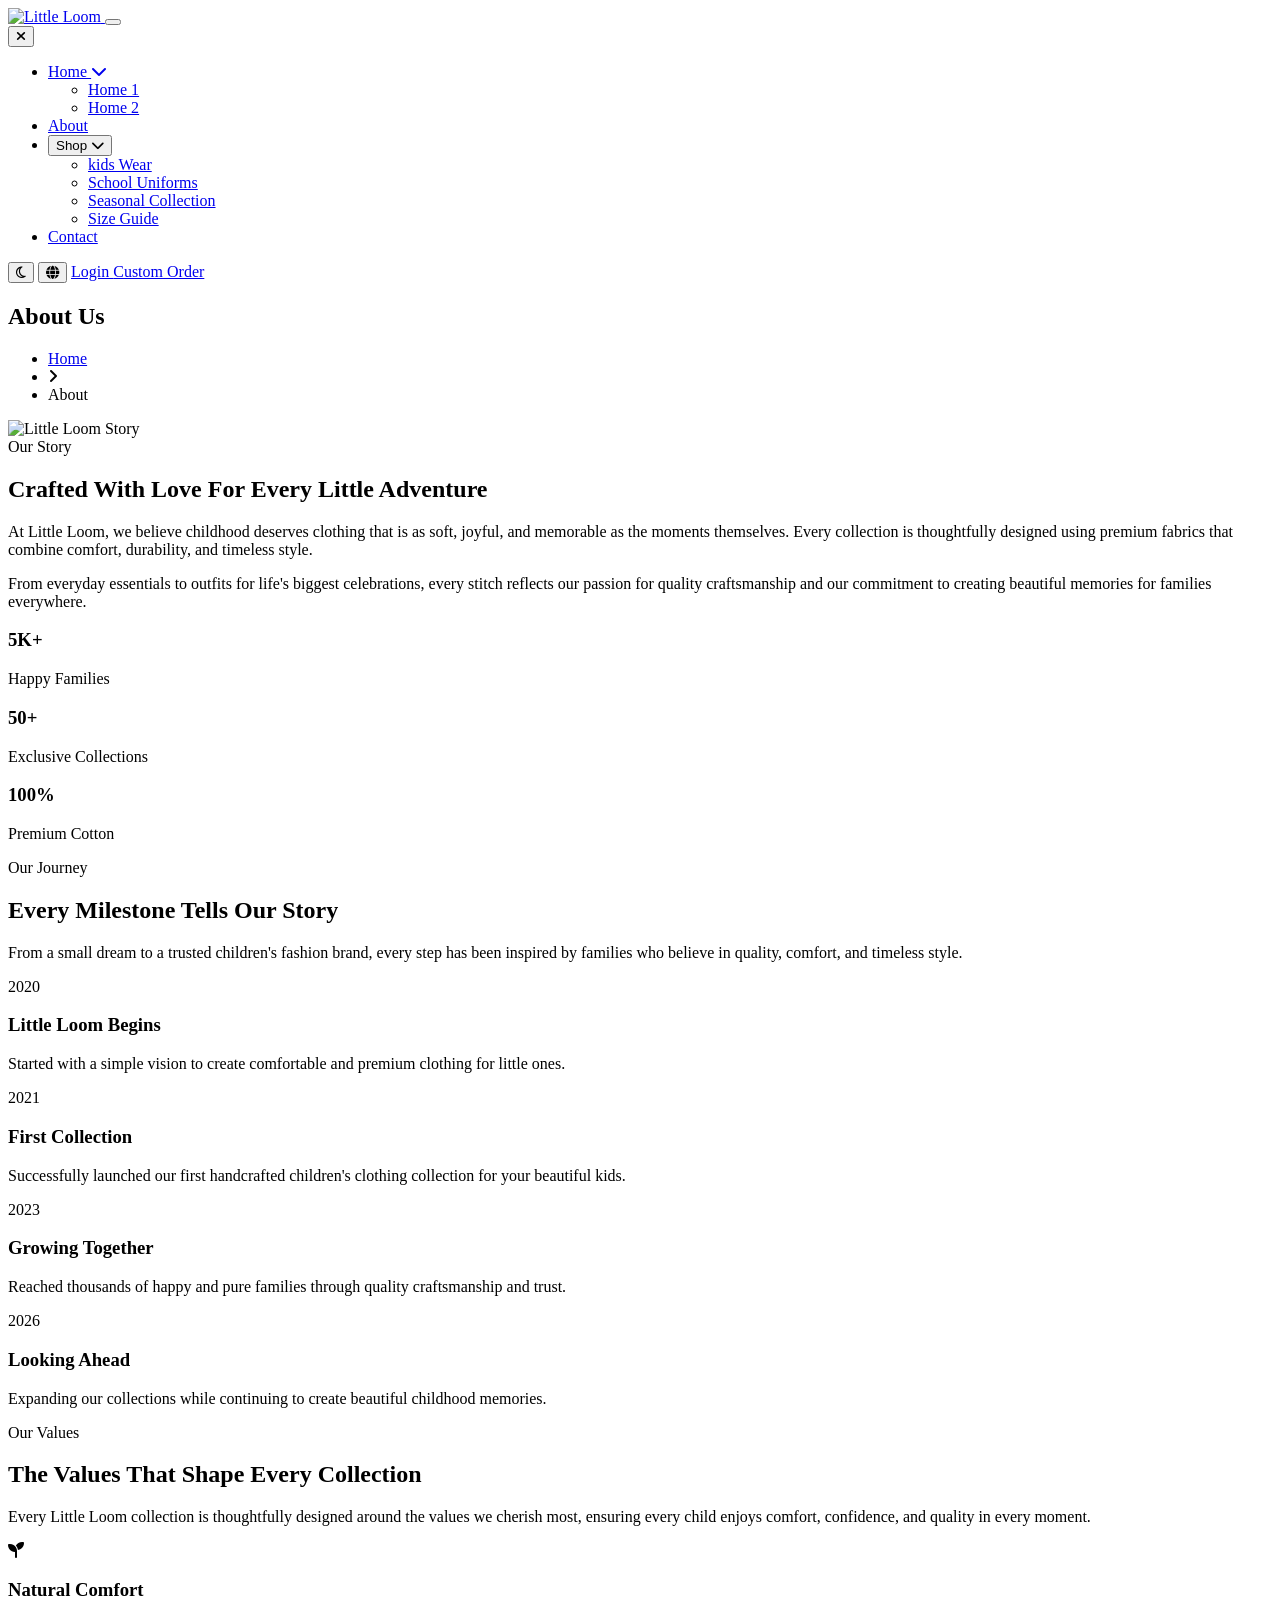
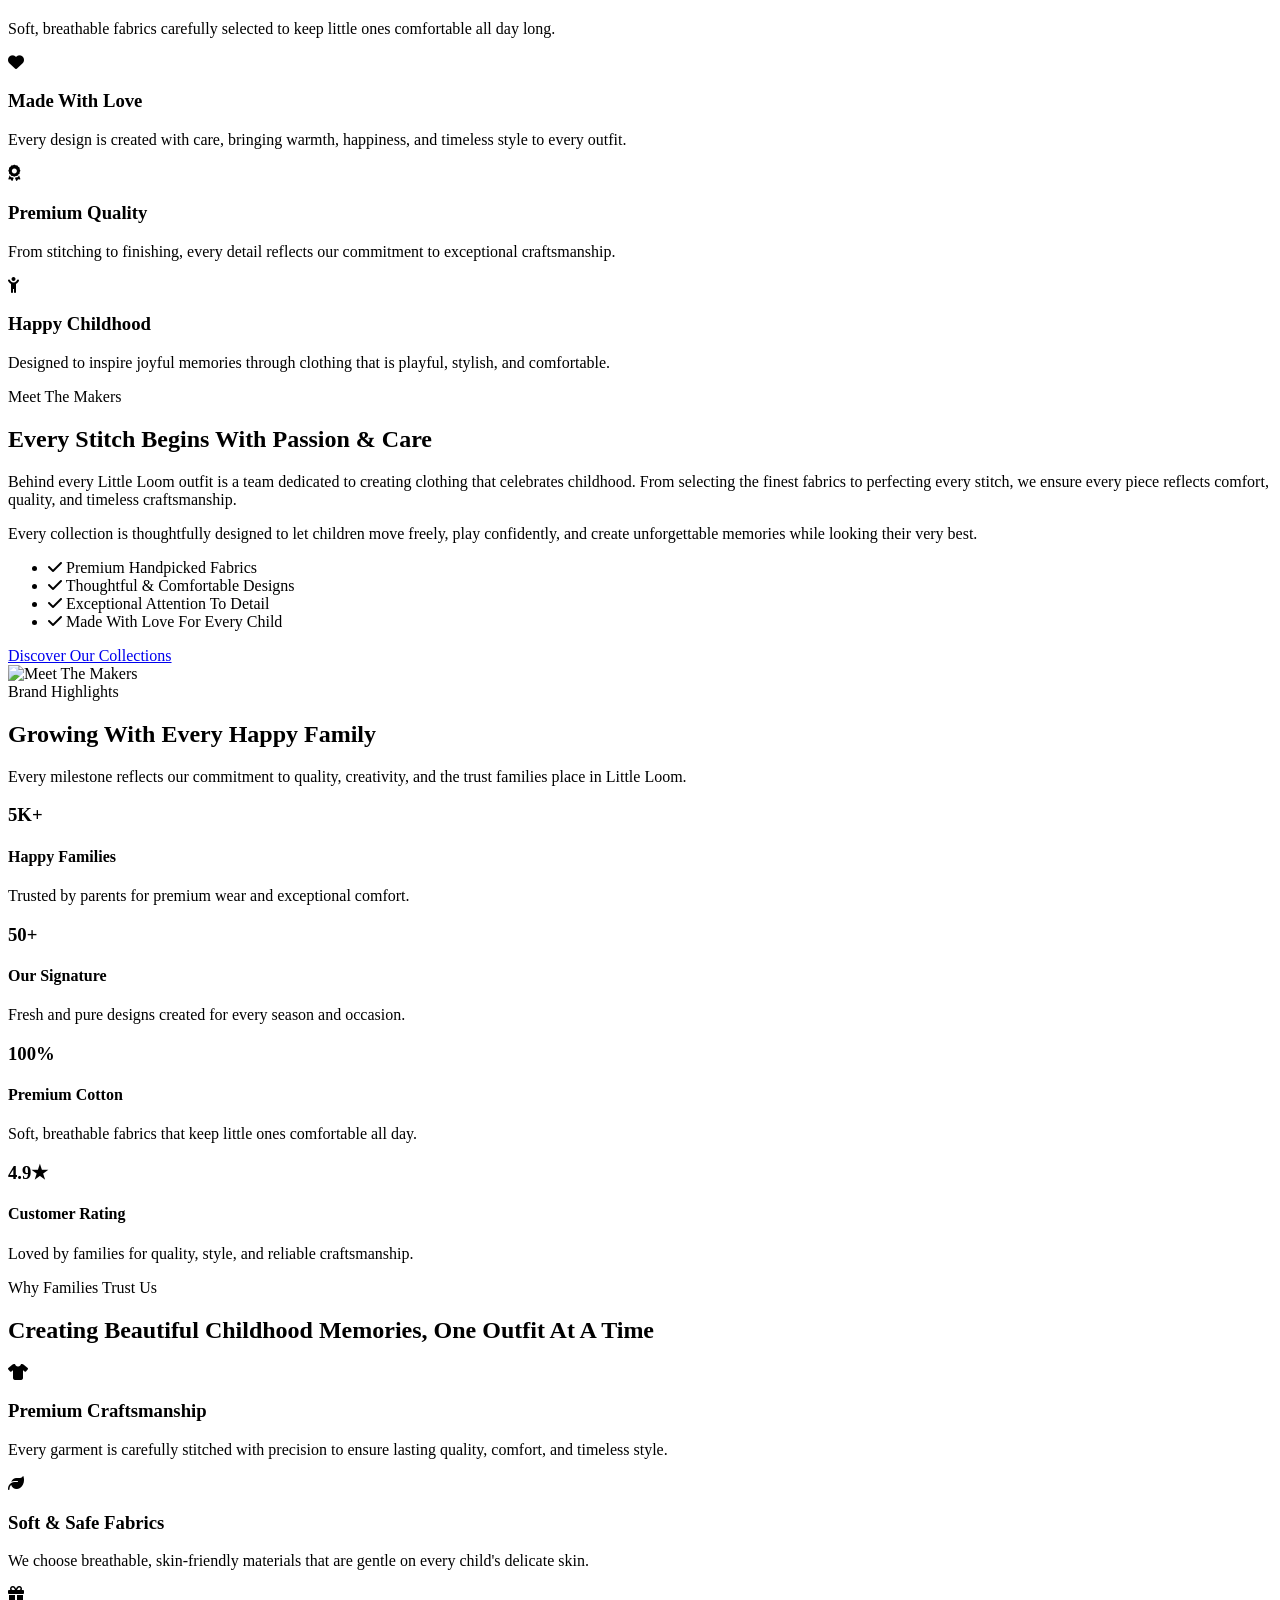
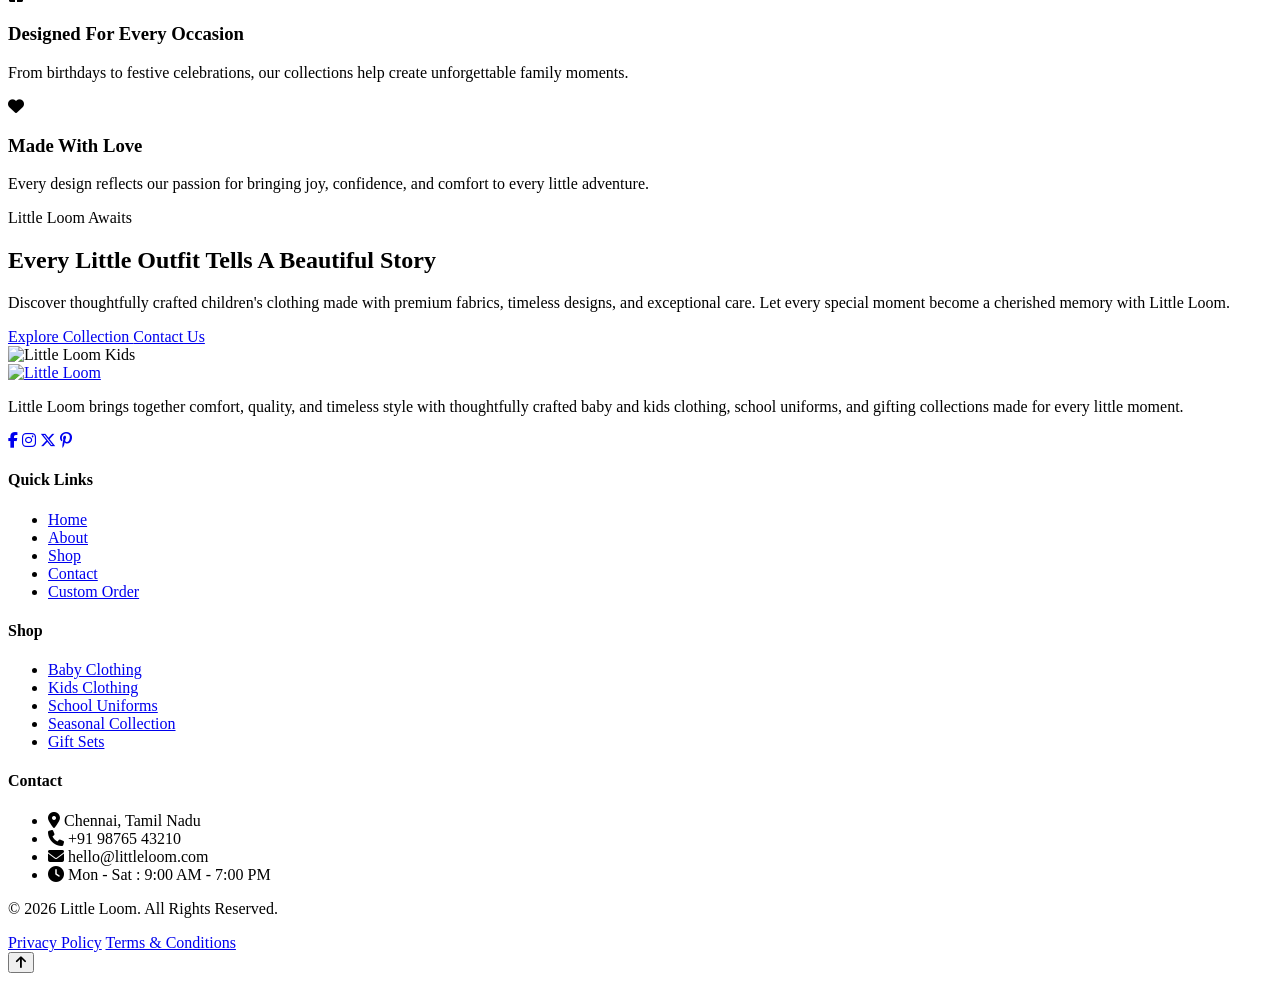
==== about.html @ 615af952 "Add files via upload" ====
<!DOCTYPE html>
<html lang="en" dir="ltr">

<head>

    <!-- Basic Meta -->
    <meta charset="UTF-8">
    <meta name="viewport" content="width=device-width, initial-scale=1.0">
    <meta name="description"
        content="Little Loom is a premium baby and kids clothing store offering stylish outfits, school uniforms, seasonal collections, gift sets, and custom order solutions with comfort and quality.">
    <meta name="keywords"
        content="Little Loom, Baby Clothing, Kids Fashion, School Uniforms, Gift Sets, Children's Clothing, Custom Orders">
    <meta name="author" content="Little Loom">

    <!-- Title -->
    <title>Little Loom</title>

    <!-- Favicon -->
    <link rel="icon" type="image/png" href="images/favicon.png">

    <!-- Google Fonts -->
    <link rel="preconnect" href="https://fonts.googleapis.com">
    <link rel="preconnect" href="https://fonts.gstatic.com" crossorigin>
    <link
        href="https://fonts.googleapis.com/css2?family=Mulish:wght@300;400;500;600;700;800&family=Sora:wght@400;500;600;700;800&display=swap"
        rel="stylesheet">

    <!-- Font Awesome -->
    <link rel="stylesheet" href="https://cdnjs.cloudflare.com/ajax/libs/font-awesome/6.7.2/css/all.min.css">

    <!-- CSS -->
    <link rel="stylesheet" href="css/style.css">

</head>

<body>

    <header class="header">

        <div class="container">

            <nav class="navbar">

                <!-- Logo -->

                <a href="index.html" class="logo">
                    <img src="images/logo.png" alt="Little Loom">
                </a>

                <button class="nav-toggle" type="button" aria-label="Toggle navigation" aria-expanded="false"
                    aria-controls="primaryNavigation">
                    <span></span>
                    <span></span>
                    <span></span>
                </button>

                <!-- Navigation -->

                <div class="nav-panel">

                    <button class="nav-close" type="button" aria-label="Close Menu">
                        <i class="fa-solid fa-xmark"></i>
                    </button>


                    <ul class="nav-menu" id="primaryNavigation">

                        <li class="dropdown">
                            <a href="index.html" class="nav-link dropdown-toggle" aria-haspopup="true"
                                aria-expanded="false">
                                Home
                                <i class="fa-solid fa-chevron-down"></i>
                            </a>

                            <ul class="dropdown-menu">
                                <li><a href="index.html">Home 1</a></li>
                                <li><a href="home-2.html">Home 2</a></li>
                            </ul>
                        </li>

                        <li>
                            <a href="about.html">About</a>
                        </li>

                        <li class="dropdown">

                            <button type="button" class="nav-link dropdown-toggle" aria-haspopup="true"
                                aria-expanded="false">
                                Shop
                                <i class="fa-solid fa-chevron-down"></i>
                            </button>

                            <ul class="dropdown-menu">
                                <li><a href="kids-wear.html">kids Wear</a></li>
                                <li><a href="school.html">School Uniforms</a></li>
                                <li><a href="season.html">Seasonal Collection</a></li>
                                <li><a href="size.html">Size Guide</a></li>
                            </ul>

                        </li>

                        <li>
                            <a href="contact.html">Contact</a>
                        </li>

                    </ul>

                    <!-- Right Side -->

                    <div class="nav-right">

                        <button class="theme-toggle">
                            <i class="fa-regular fa-moon"></i>
                        </button>

                        <button class="rtl-toggle">
                            <i class="fa-solid fa-globe"></i>
                        </button>

                        <a href="login.html" class="secondary-btn">
                            Login
                        </a>

                        <a href="custom-order.html" class="primary-btn">
                            Custom Order
                        </a>

                    </div>

                </div>

                <div class="nav-overlay" aria-hidden="true"></div>

            </nav>

        </div>

    </header>




    <!--=====================================
        Inner Banner Start
======================================-->

    <section class="page-banner about-banner">

        <div class="container">

            <div class="page-banner-content">

                <h1>About Us</h1>

                <ul>

                    <li>
                        <a href="index.html">Home</a>
                    </li>

                    <li>
                        <i class="fa-solid fa-angle-right"></i>
                    </li>

                    <li>About</li>

                </ul>

            </div>

        </div>

    </section>

    <!--=====================================
        Inner Banner End
======================================-->


    <!--=====================================
        About Our Story Section Start
======================================-->

    <section class="about-story-section">

        <div class="container">

            <div class="about-story-wrapper">

                <div class="about-story-image">

                    <img src="images/about-story.jpg" alt="Little Loom Story">

                </div>

                <div class="about-story-content">

                    <span class="about-story-subtitle">
                        Our Story
                    </span>

                    <h2 class="about-story-title">
                        Crafted With Love For Every Little Adventure
                    </h2>

                    <p class="about-story-description">
                        At Little Loom, we believe childhood deserves clothing that is as soft,
                        joyful, and memorable as the moments themselves. Every collection is
                        thoughtfully designed using premium fabrics that combine comfort,
                        durability, and timeless style.
                    </p>

                    <p class="about-story-description">
                        From everyday essentials to outfits for life's biggest celebrations,
                        every stitch reflects our passion for quality craftsmanship and our
                        commitment to creating beautiful memories for families everywhere.
                    </p>

                    <div class="about-story-counter-area">

                        <div class="about-story-counter-box">

                            <h3>5K+</h3>

                            <p>Happy Families</p>

                        </div>

                        <div class="about-story-counter-box">

                            <h3>50+</h3>

                            <p>Exclusive Collections</p>

                        </div>

                        <div class="about-story-counter-box">

                            <h3>100%</h3>

                            <p>Premium Cotton</p>

                        </div>

                    </div>

                </div>

            </div>

        </div>

    </section>

    <!--=====================================
        About Our Story Section End
======================================-->

    <!--=====================================
        About Journey Section Start
======================================-->

    <section class="about-journey-section">

        <div class="container">

            <div class="about-journey-heading">

                <span class="about-journey-subtitle">
                    Our Journey
                </span>

                <h2 class="about-journey-title">
                    Every Milestone Tells Our Story
                </h2>

                <p class="about-journey-text">
                    From a small dream to a trusted children's fashion brand, every step has been inspired by families
                    who believe in quality, comfort, and timeless style.
                </p>

            </div>

            <div class="about-journey-timeline">

                <div class="about-journey-progress"></div>

                <div class="about-journey-card">

                    <div class="about-journey-year">
                        2020
                    </div>

                    <h3>Little Loom Begins</h3>

                    <p>
                        Started with a simple vision to create comfortable and premium clothing for little ones.
                    </p>

                </div>

                <div class="about-journey-card">

                    <div class="about-journey-year">
                        2021
                    </div>

                    <h3>First Collection</h3>

                    <p>
                        Successfully launched our first handcrafted children's clothing collection for your beautiful
                        kids.
                    </p>

                </div>

                <div class="about-journey-card">

                    <div class="about-journey-year">
                        2023
                    </div>

                    <h3>Growing Together</h3>

                    <p>
                        Reached thousands of happy and pure families through quality craftsmanship and trust.
                    </p>

                </div>

                <div class="about-journey-card">

                    <div class="about-journey-year">
                        2026
                    </div>

                    <h3>Looking Ahead</h3>

                    <p>
                        Expanding our collections while continuing to create beautiful childhood memories.
                    </p>

                </div>

            </div>

        </div>

    </section>

    <!--=====================================
        About Journey Section End
======================================-->

    <!--=====================================
        About Values Section Start
======================================-->

    <section class="about-values-section">

        <div class="container">

            <div class="about-values-header">

                <span class="about-values-subtitle">
                    Our Values
                </span>

                <h2 class="about-values-title">
                    The Values That Shape Every Collection
                </h2>

                <p class="about-values-description">
                    Every Little Loom collection is thoughtfully designed around the values we cherish most, ensuring
                    every child enjoys comfort, confidence, and quality in every moment.
                </p>

            </div>

            <div class="about-values-grid">

                <div class="about-values-item about-values-item-offset">

                    <div class="about-values-icon">
                        <i class="fa-solid fa-seedling"></i>
                    </div>

                    <h3>Natural Comfort</h3>

                    <p>
                        Soft, breathable fabrics carefully selected to keep little ones comfortable all day long.
                    </p>

                </div>

                <div class="about-values-item about-values-item-offset">

                    <div class="about-values-icon">
                        <i class="fa-solid fa-heart"></i>
                    </div>

                    <h3>Made With Love</h3>

                    <p>
                        Every design is created with care, bringing warmth, happiness, and timeless style to every
                        outfit.
                    </p>

                </div>

                <div class="about-values-item about-values-item-offset">

                    <div class="about-values-icon">
                        <i class="fa-solid fa-award"></i>
                    </div>

                    <h3>Premium Quality</h3>

                    <p>
                        From stitching to finishing, every detail reflects our commitment to exceptional craftsmanship.
                    </p>

                </div>

                <div class="about-values-item about-values-item-offset">

                    <div class="about-values-icon">
                        <i class="fa-solid fa-child-reaching"></i>
                    </div>

                    <h3>Happy Childhood</h3>

                    <p>
                        Designed to inspire joyful memories through clothing that is playful, stylish, and comfortable.
                    </p>

                </div>

            </div>

        </div>

    </section>

    <!--=====================================
        About Values Section End
======================================-->

    <!--=====================================
        About Makers Section Start
======================================-->

    <section class="about-makers-section">

        <div class="container">

            <div class="about-makers-wrapper">

                <div class="about-makers-content">

                    <span class="about-makers-subtitle">
                        Meet The Makers
                    </span>

                    <h2 class="about-makers-title">
                        Every Stitch Begins With Passion & Care
                    </h2>

                    <p class="about-makers-text">
                        Behind every Little Loom outfit is a team dedicated to creating clothing that celebrates
                        childhood. From selecting the finest fabrics to perfecting every stitch, we ensure every piece
                        reflects comfort, quality, and timeless craftsmanship.
                    </p>

                    <p class="about-makers-text">
                        Every collection is thoughtfully designed to let children move freely, play confidently, and
                        create unforgettable memories while looking their very best.
                    </p>

                    <ul class="about-makers-list">

                        <li>
                            <i class="fa-solid fa-check"></i>
                            Premium Handpicked Fabrics
                        </li>

                        <li>
                            <i class="fa-solid fa-check"></i>
                            Thoughtful & Comfortable Designs
                        </li>

                        <li>
                            <i class="fa-solid fa-check"></i>
                            Exceptional Attention To Detail
                        </li>

                        <li>
                            <i class="fa-solid fa-check"></i>
                            Made With Love For Every Child
                        </li>

                    </ul>

                    <a href="contact.html" class="about-makers-button">
                        Discover Our Collections
                    </a>

                </div>

                <div class="about-makers-image">

                    <img src="images/about-makers.jpg" alt="Meet The Makers">

                </div>

            </div>

        </div>

    </section>

    <!--=====================================
        About Makers Section End
======================================-->

    <!--=====================================
        About Highlights Section Start
======================================-->

    <section class="about-highlights-section">

        <div class="container">

            <div class="about-highlights-header">

                <span class="about-highlights-subtitle">
                    Brand Highlights
                </span>

                <h2 class="about-highlights-title">
                    Growing With Every Happy Family
                </h2>

                <p class="about-highlights-description">
                    Every milestone reflects our commitment to quality, creativity, and the trust families place in
                    Little Loom.
                </p>

            </div>

            <div class="about-highlights-wrapper">

                <div class="about-highlights-card">

                    <h3>5K+</h3>

                    <h4>Happy Families</h4>

                    <p>Trusted by parents for premium wear and exceptional comfort.</p>

                </div>

                <div class="about-highlights-card">

                    <h3>50+</h3>

                    <h4>Our Signature</h4>

                    <p>Fresh and pure designs created for every season and occasion.</p>

                </div>

                <div class="about-highlights-card">

                    <h3>100%</h3>

                    <h4>Premium Cotton</h4>

                    <p>Soft, breathable fabrics that keep little ones comfortable all day.</p>

                </div>

                <div class="about-highlights-card">

                    <h3>4.9★</h3>

                    <h4>Customer Rating</h4>

                    <p>Loved by families for quality, style, and reliable craftsmanship.</p>

                </div>

            </div>

        </div>

    </section>

    <!--=====================================
        About Highlights Section End
======================================-->

    <!--=====================================
        About Trust Section Start
======================================-->

    <section class="about-trust-section">

        <div class="container">

            <div class="about-trust-header">

                <span class="about-trust-subtitle">
                    Why Families Trust Us
                </span>

                <h2 class="about-trust-title">
                    Creating Beautiful Childhood Memories, One Outfit At A Time
                </h2>

            </div>

            <div class="about-trust-wrapper">

                <!-- Item 1 -->

                <div class="about-trust-item">

                    <div class="about-trust-icon">
                        <i class="fa-solid fa-shirt"></i>
                    </div>

                    <div class="about-trust-content">

                        <h3>Premium Craftsmanship</h3>

                        <p>
                            Every garment is carefully stitched with precision to ensure lasting quality, comfort, and
                            timeless style.
                        </p>

                    </div>

                </div>

                <!-- Item 2 -->

                <div class="about-trust-item">

                    <div class="about-trust-icon">
                        <i class="fa-solid fa-leaf"></i>
                    </div>

                    <div class="about-trust-content">

                        <h3>Soft & Safe Fabrics</h3>

                        <p>
                            We choose breathable, skin-friendly materials that are gentle on every child's delicate
                            skin.
                        </p>

                    </div>

                </div>

                <!-- Item 3 -->

                <div class="about-trust-item">

                    <div class="about-trust-icon">
                        <i class="fa-solid fa-gift"></i>
                    </div>

                    <div class="about-trust-content">

                        <h3>Designed For Every Occasion</h3>

                        <p>
                            From birthdays to festive celebrations, our collections help create unforgettable family
                            moments.
                        </p>

                    </div>

                </div>

                <!-- Item 4 -->

                <div class="about-trust-item">

                    <div class="about-trust-icon">
                        <i class="fa-solid fa-heart"></i>
                    </div>

                    <div class="about-trust-content">

                        <h3>Made With Love</h3>

                        <p>
                            Every design reflects our passion for bringing joy, confidence, and comfort to every little
                            adventure.
                        </p>

                    </div>

                </div>

            </div>

        </div>

    </section>

    <!--=====================================
        About Trust Section End
======================================-->

    <!--=====================================
        About CTA Section Start
======================================-->

    <section class="about-final-cta-section">

        <div class="container">

            <div class="about-final-cta-wrapper">

                <div class="about-final-cta-content">

                    <span class="about-final-cta-subtitle">
                        Little Loom Awaits
                    </span>

                    <h2 class="about-final-cta-title">
                        Every Little Outfit Tells A Beautiful Story
                    </h2>

                    <p class="about-final-cta-text">
                        Discover thoughtfully crafted children's clothing made with premium fabrics, timeless designs,
                        and exceptional care. Let every special moment become a cherished memory with Little Loom.
                    </p>

                    <div class="about-final-cta-actions">

                        <a href="shop.html" class="about-final-cta-primary">
                            Explore Collection
                        </a>

                        <a href="contact.html" class="about-final-cta-secondary">
                            Contact Us
                        </a>

                    </div>

                </div>

                <div class="about-final-cta-image">

                    <img src="images/about-cta-kids.png" alt="Little Loom Kids">

                </div>

            </div>

        </div>

    </section>

    <!--=====================================
        About CTA Section End
======================================-->

    <!--=====================================
            Footer Start
======================================-->

    <footer class="footer">

        <div class="container">

            <div class="footer-wrapper">

                <!-- Footer Logo -->

                <div class="footer-column">

                    <a href="index.html" class="footer-logo">
                        <img src="images/logo.png" alt="Little Loom">
                    </a>

                    <p>
                        Little Loom brings together comfort, quality, and timeless style with thoughtfully crafted baby
                        and kids clothing, school uniforms, and gifting collections made for every little moment.
                    </p>

                    <div class="footer-social">

                        <a href="#"><i class="fa-brands fa-facebook-f"></i></a>

                        <a href="#"><i class="fa-brands fa-instagram"></i></a>

                        <a href="#"><i class="fa-brands fa-x-twitter"></i></a>

                        <a href="#"><i class="fa-brands fa-pinterest-p"></i></a>

                    </div>

                </div>

                <!-- Quick Links -->

                <div class="footer-column">

                    <h4>Quick Links</h4>

                    <ul>

                        <li><a href="#">Home</a></li>

                        <li><a href="#">About</a></li>

                        <li><a href="#">Shop</a></li>

                        <li><a href="#">Contact</a></li>

                        <li><a href="#">Custom Order</a></li>

                    </ul>

                </div>

                <!-- Shop -->

                <div class="footer-column">

                    <h4>Shop</h4>

                    <ul>

                        <li><a href="#">Baby Clothing</a></li>

                        <li><a href="#">Kids Clothing</a></li>

                        <li><a href="#">School Uniforms</a></li>

                        <li><a href="#">Seasonal Collection</a></li>

                        <li><a href="#">Gift Sets</a></li>

                    </ul>

                </div>

                <!-- Contact -->

                <div class="footer-column">

                    <h4>Contact</h4>

                    <ul class="footer-contact">

                        <li>
                            <i class="fa-solid fa-location-dot"></i>
                            Chennai, Tamil Nadu
                        </li>

                        <li>
                            <i class="fa-solid fa-phone"></i>
                            +91 98765 43210
                        </li>

                        <li>
                            <i class="fa-solid fa-envelope"></i>
                            hello@littleloom.com
                        </li>

                        <li>
                            <i class="fa-solid fa-clock"></i>
                            Mon - Sat : 9:00 AM - 7:00 PM
                        </li>

                    </ul>

                </div>

            </div>

            <div class="footer-bottom">

                <p>
                    © 2026 Little Loom. All Rights Reserved.
                </p>

                <div class="footer-links">

                    <a href="#">Privacy Policy</a>

                    <a href="#">Terms & Conditions</a>

                </div>

            </div>

        </div>

    </footer>

    <!--=====================================
            Footer End
======================================-->


    <!--=====================================
        Scroll To Top Start
======================================-->

    <button class="scroll-top-btn">

        <i class="fa-solid fa-arrow-up"></i>

    </button>

    <!--=====================================
        Scroll To Top End
======================================-->

    <script src="js/main.js"></script>
</body>

</html>
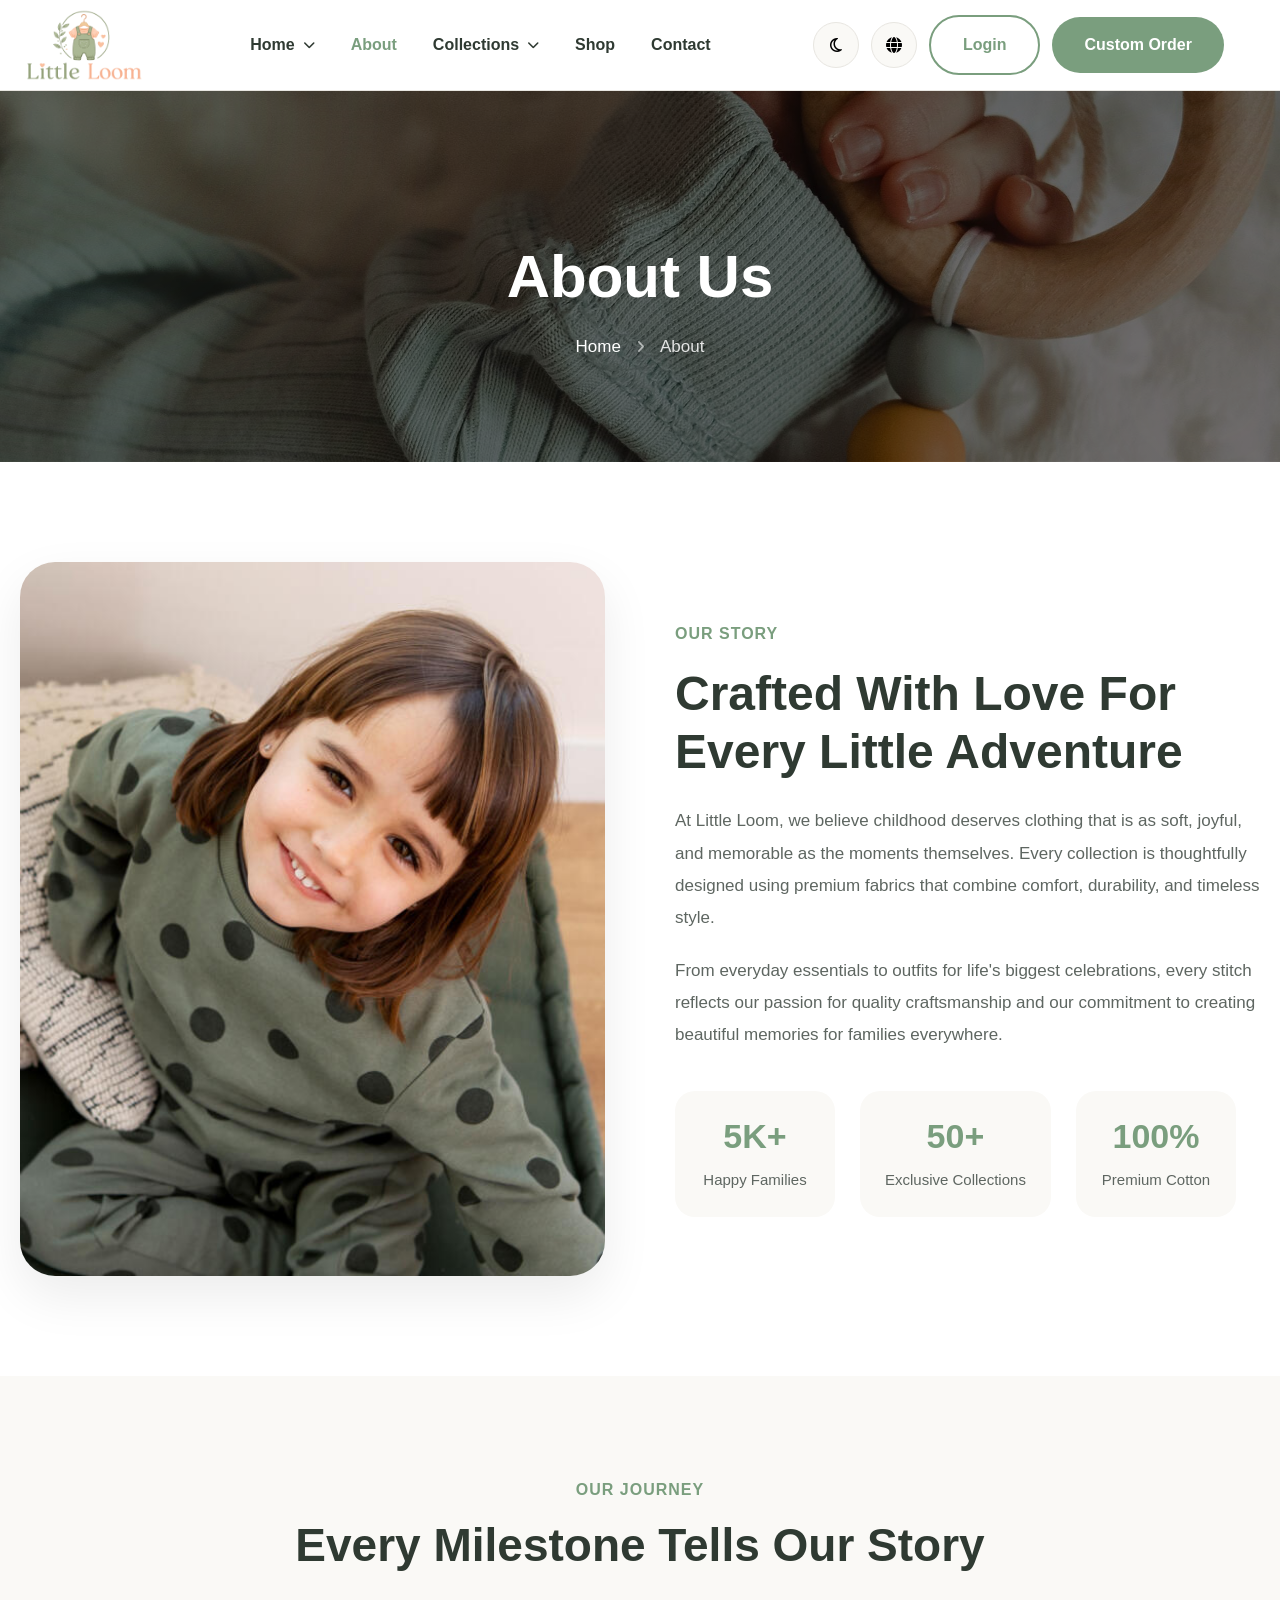
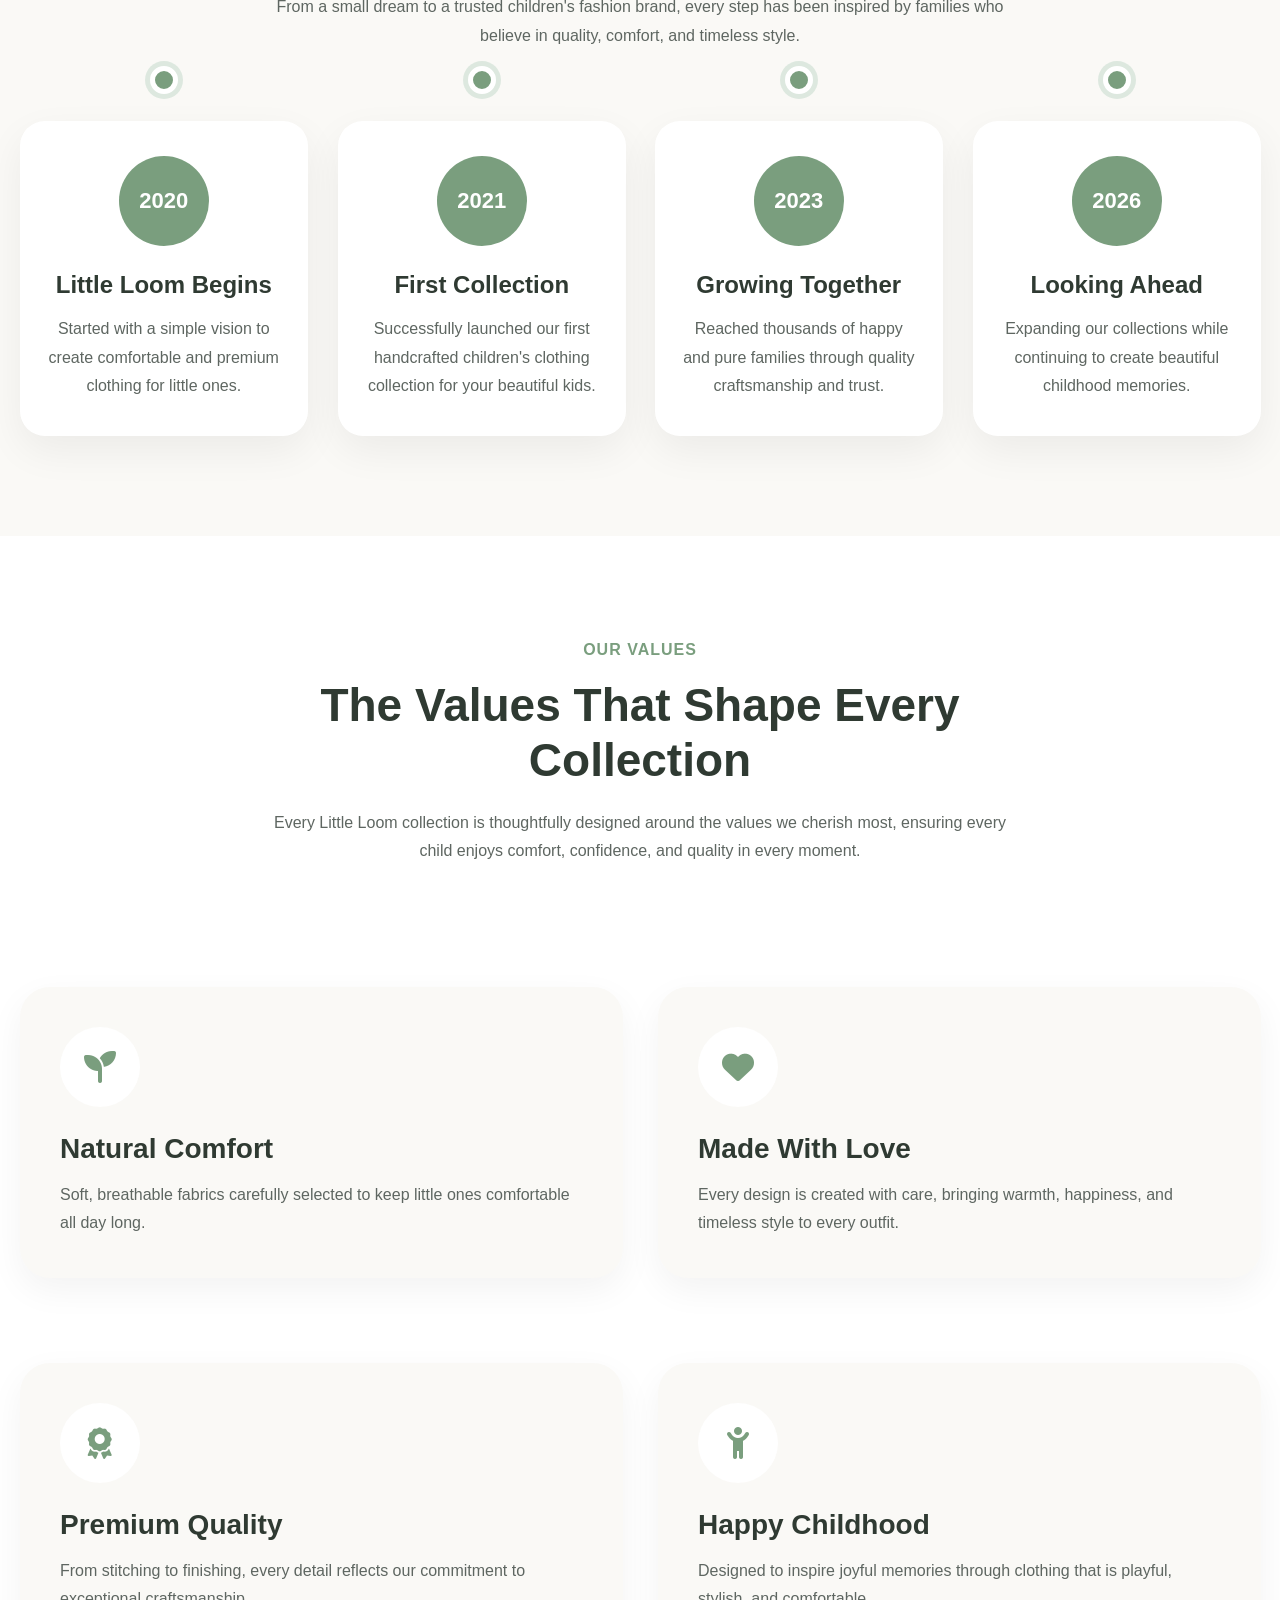
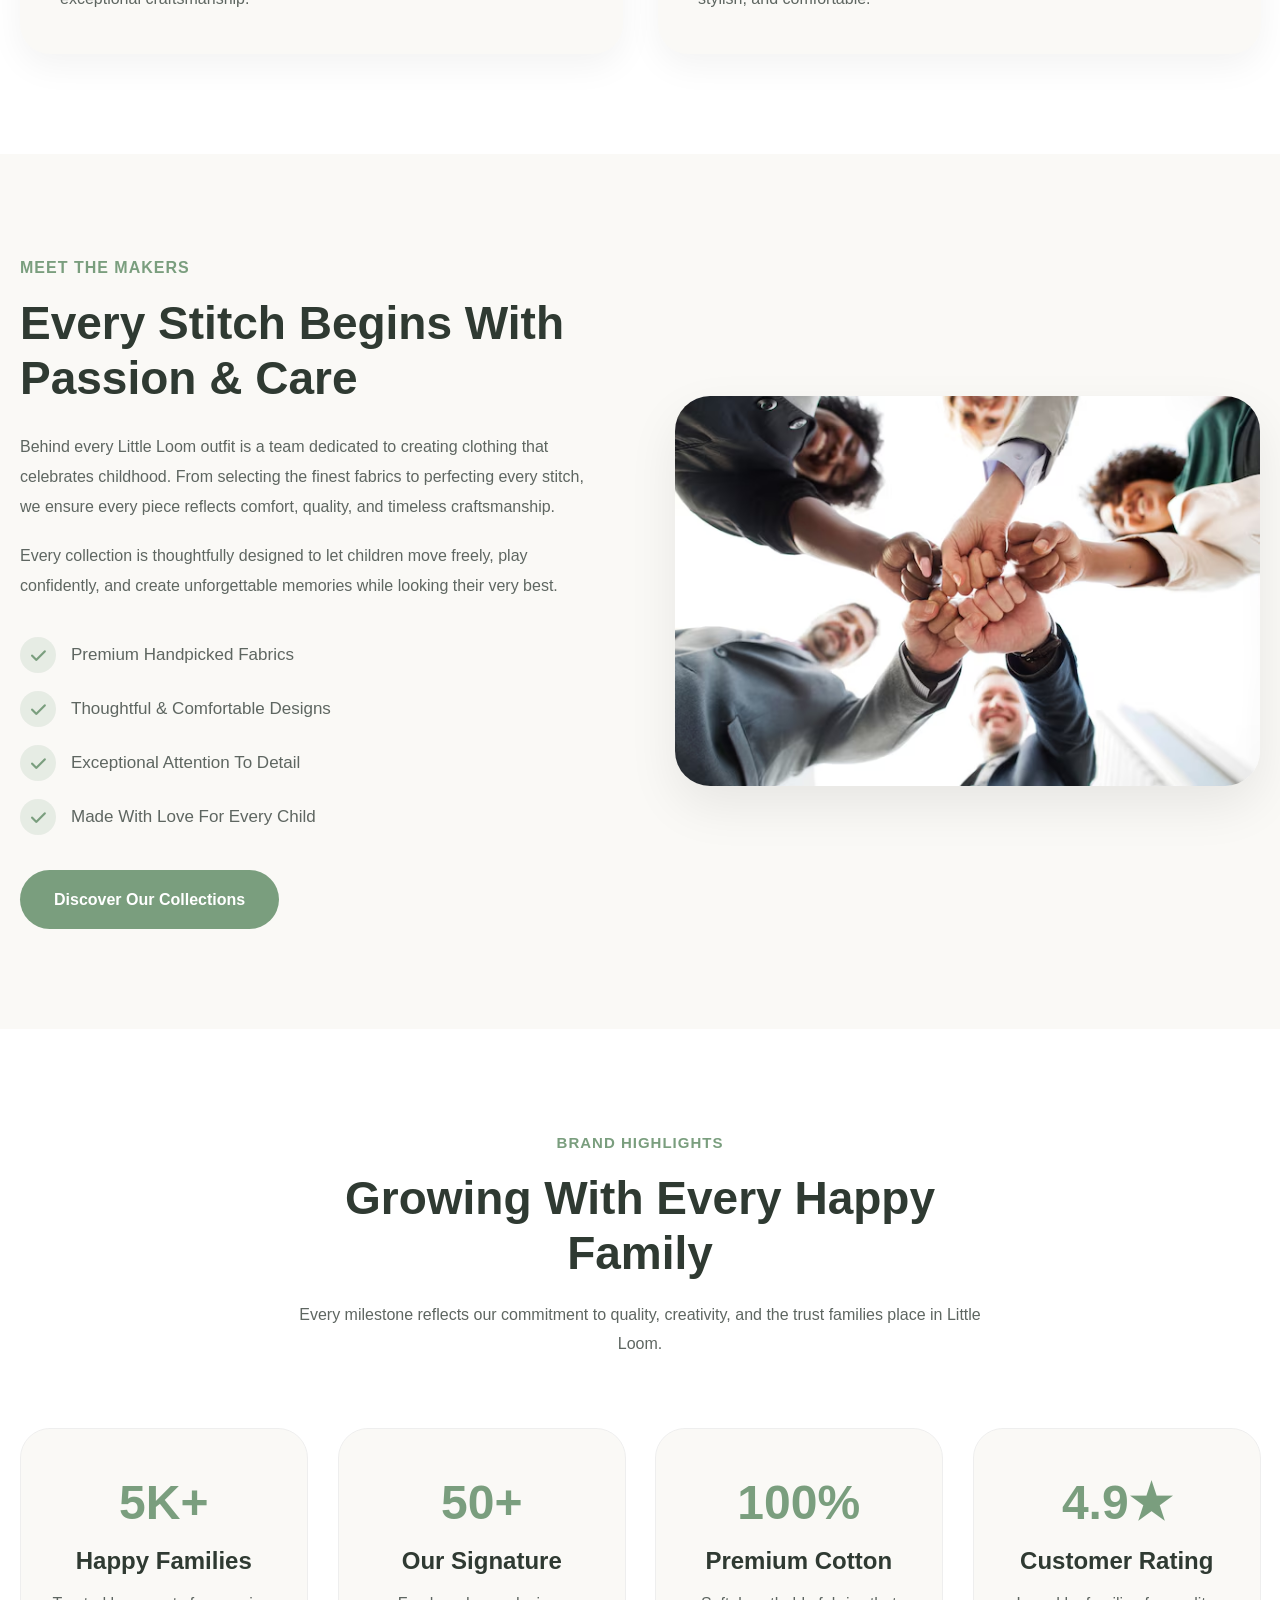
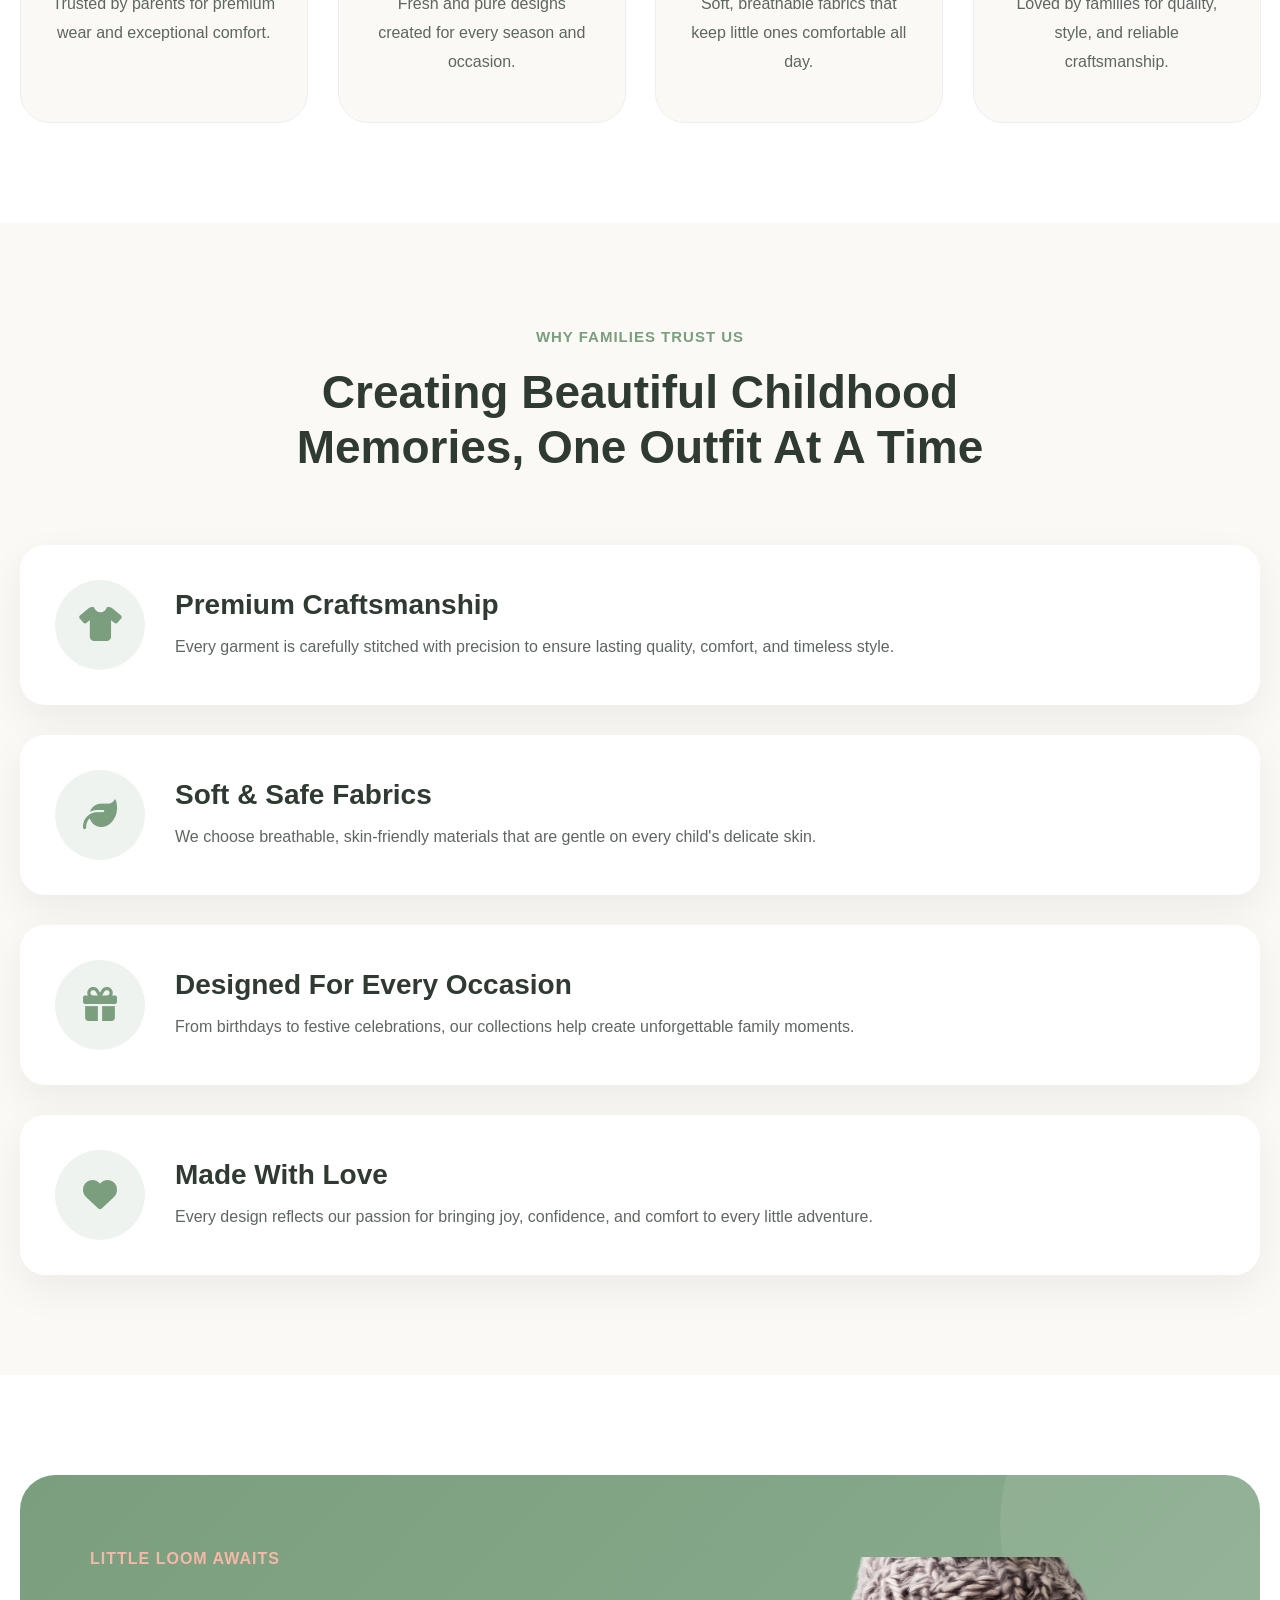
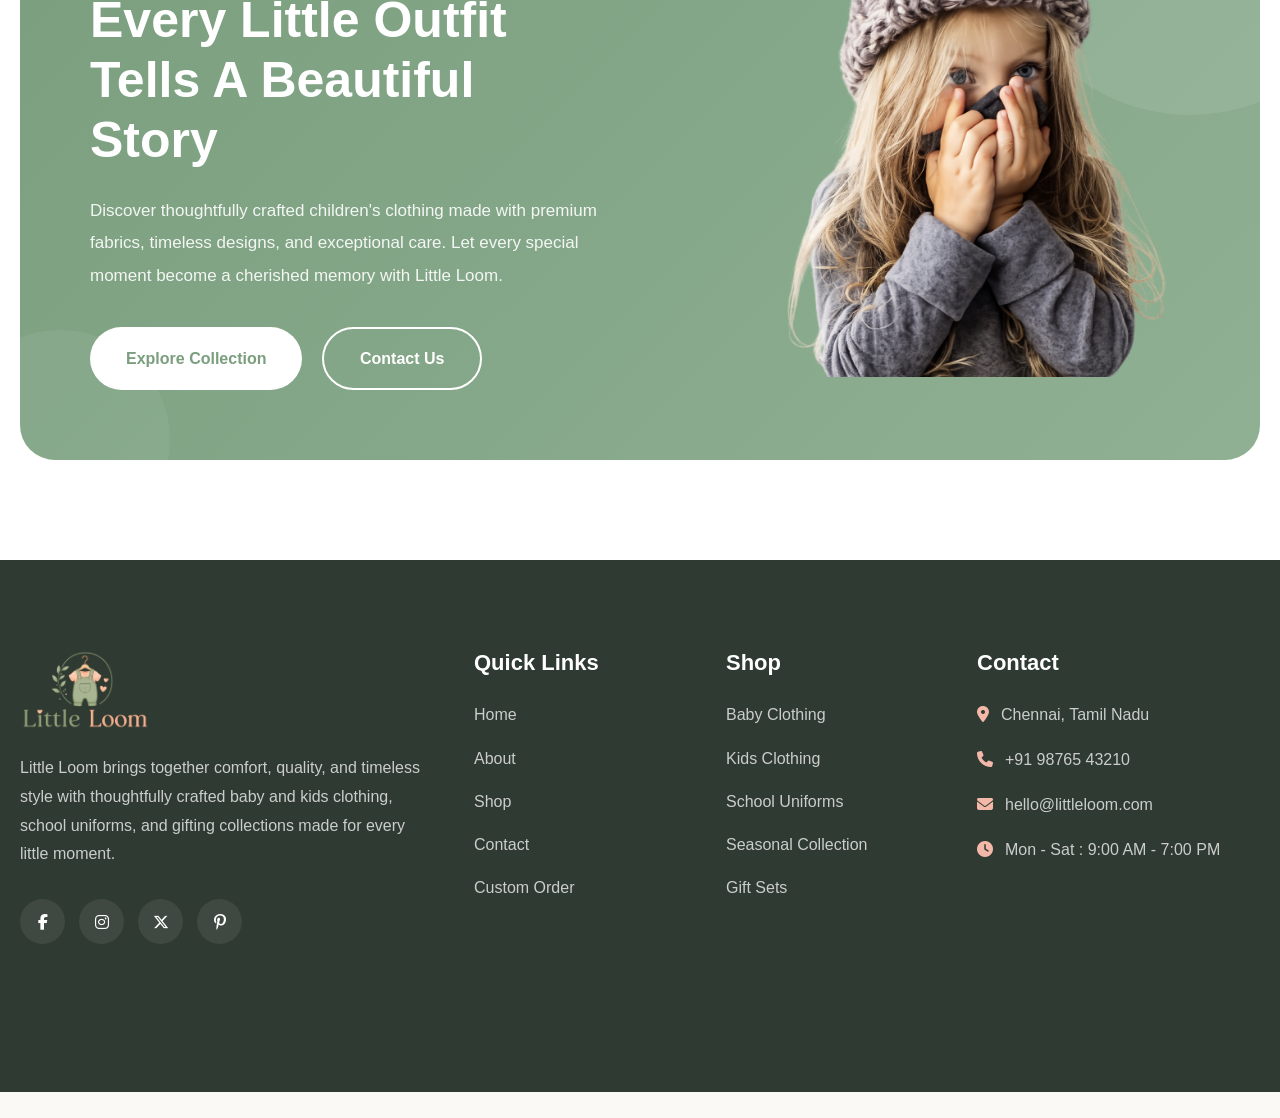
==== commit f4bf11f9: "Add files via upload" ====
--- a/about.html
+++ b/about.html
@@ -86,7 +86,7 @@
 
                             <button type="button" class="nav-link dropdown-toggle" aria-haspopup="true"
                                 aria-expanded="false">
-                                Shop
+                                Collections
                                 <i class="fa-solid fa-chevron-down"></i>
                             </button>
 
@@ -100,6 +100,10 @@
                         </li>
 
                         <li>
+                            <a href="shop.html">Shop</a>
+                        </li>
+
+                        <li>
                             <a href="contact.html">Contact</a>
                         </li>
 
--- a/css/style.css
+++ b/css/style.css
@@ -0,0 +1,16016 @@
+/*=====================================
+    Google Fonts
+=====================================*/
+
+:root {
+
+    /* Brand Colors */
+    --primary: #7A9E7E;
+    --secondary: #F4B8A8;
+
+    /* Background Colors */
+    --site-bg: #FAF9F6;
+    --content-bg: #FFFFFF;
+
+    /* Text Colors */
+    --heading: #2F3A32;
+    --text: #5E6661;
+
+    /* Border */
+    --border: #E8E6E1;
+
+    /* Dark Mode */
+    --dark-bg: #1F2421;
+    --dark-content: #2B312D;
+    --dark-heading: #FFFFFF;
+    --dark-text: #D8DDD8;
+
+    /* Fonts */
+    --heading-font: "Sora", sans-serif;
+    --body-font: "Mulish", sans-serif;
+
+    /* Transition */
+    --transition: all .3s ease;
+
+    /* Container */
+    --container: 1320px;
+
+}
+
+/*=====================================
+    Reset CSS
+=====================================*/
+
+* {
+    margin: 0;
+    padding: 0;
+    box-sizing: border-box;
+}
+
+html {
+    scroll-behavior: smooth;
+    overflow-x: hidden;
+}
+
+body {
+    font-family: var(--body-font);
+    background: var(--site-bg);
+    color: var(--text);
+    line-height: 1.7;
+    overflow-x: hidden;
+}
+
+body.menu-open {
+    overflow: hidden;
+    overscroll-behavior: none;
+}
+
+html[dir="rtl"] body {
+    direction: rtl;
+}
+
+img {
+    display: block;
+    max-width: 100%;
+}
+
+a {
+    text-decoration: none;
+    color: inherit;
+    transition: var(--transition);
+}
+
+ul,
+ol {
+    list-style: none;
+}
+
+button,
+input,
+textarea,
+select {
+    font: inherit;
+    border: none;
+    outline: none;
+}
+
+button {
+    cursor: pointer;
+    background: none;
+}
+
+section {
+    padding: 120px 0;
+}
+
+.container {
+    width: min(var(--container), calc(100% - 40px));
+    margin: auto;
+}
+
+/*=====================================
+    Typography
+=====================================*/
+
+h1,
+h2,
+h3,
+h4,
+h5,
+h6 {
+    font-family: var(--heading-font);
+    color: var(--heading);
+    font-weight: 700;
+    line-height: 1.2;
+}
+
+p {
+    color: var(--text);
+}
+
+span {
+    display: inline-block;
+}
+
+/*=====================================
+    Utility Classes
+=====================================*/
+
+.text-center {
+    text-align: center;
+}
+
+.primary-btn {
+    display: inline-flex;
+    align-items: center;
+    justify-content: center;
+    gap: 10px;
+    padding: 14px 32px;
+    background: var(--primary);
+    color: #fff;
+    border-radius: 50px;
+    font-weight: 600;
+    transition: var(--transition);
+    white-space: nowrap;
+}
+
+.primary-btn:hover {
+    background: var(--secondary);
+    color: var(--heading);
+}
+
+.secondary-btn {
+    display: inline-flex;
+    align-items: center;
+    justify-content: center;
+    gap: 10px;
+    padding: 14px 32px;
+    border: 2px solid var(--primary);
+    color: var(--primary);
+    border-radius: 50px;
+    font-weight: 600;
+    transition: var(--transition);
+    white-space: nowrap;
+}
+
+.secondary-btn:hover {
+    background: var(--primary);
+    color: #fff;
+}
+
+
+
+/*=====================================
+        Section Title
+======================================*/
+
+.section-title {
+
+    max-width: 750px;
+
+    margin: 0 auto 70px;
+
+    text-align: center;
+
+}
+
+.section-subtitle {
+
+    display: inline-block;
+
+    font-size: 16px;
+
+    font-weight: 600;
+
+    color: var(--primary);
+
+    text-transform: uppercase;
+
+    letter-spacing: 1.5px;
+
+    margin-bottom: 18px;
+
+}
+
+.section-title h2 {
+
+    font-size: 48px;
+
+    line-height: 1.2;
+
+    color: var(--heading);
+
+    margin-bottom: 20px;
+
+}
+
+.section-title p {
+
+    font-size: 18px;
+
+    line-height: 1.8;
+
+    color: var(--text);
+
+    max-width: 650px;
+
+    margin: 0 auto;
+
+}
+
+
+/*=====================================
+    End
+=====================================*/
+
+/*=====================================
+        Scroll To Top
+======================================*/
+
+.scroll-top-btn {
+
+    position: fixed;
+
+    right: 10px;
+
+    bottom: 12px;
+
+    width: 44px;
+
+    height: 44px;
+
+    border: none;
+
+    border-radius: 50%;
+
+    background: var(--primary);
+
+    color: #FFFFFF;
+
+    font-size: 15px;
+
+    cursor: pointer;
+
+    display: flex;
+
+    align-items: center;
+
+    justify-content: center;
+
+    opacity: 0;
+
+    visibility: hidden;
+
+    transform: translateY(20px);
+
+    transition: all .35s ease;
+
+    box-shadow: 0 10px 25px rgba(122, 158, 126, .35);
+
+    z-index: 999;
+
+}
+
+.scroll-top-btn.show {
+
+    opacity: 1;
+
+    visibility: visible;
+
+    transform: translateY(0);
+
+}
+
+.scroll-top-btn:hover {
+
+    background: var(--secondary);
+
+    color: #333333;
+
+    transform: translateY(-5px);
+
+}
+
+
+/* ==========================
+   Active Menu
+========================== */
+
+.nav-menu>li>a.active,
+.nav-menu>li.active>a,
+.nav-menu>li.active>button {
+    color: var(--primary);
+}
+
+.nav-menu>li>a.active::after,
+.nav-menu>li.active>a::after,
+.nav-menu>li.active>button::after {
+    width: 100%;
+}
+
+.dropdown-menu li a.active {
+    background: var(--site-bg);
+    color: var(--primary);
+    font-weight: 700;
+}
+
+/****************************************************Navbar************************************************************/
+
+/*==========================
+        Header
+==========================*/
+
+.header {
+    position: sticky;
+    top: 0;
+    left: 0;
+    width: 100%;
+    background: var(--content-bg);
+    border-bottom: 1px solid var(--border);
+    z-index: 999;
+}
+
+.header .container {
+    width: 100%;
+    max-width: none;
+    padding: 0 24px;
+}
+
+.navbar {
+    height: 90px;
+    display: flex;
+    align-items: center;
+    justify-content: flex-start;
+    gap: 32px;
+}
+
+.logo img {
+    width: 120px;
+}
+
+.logo {
+    flex-shrink: 0;
+}
+
+.nav-panel {
+    display: flex;
+    align-items: center;
+    justify-content: space-between;
+    gap: 28px;
+    flex: 1;
+    min-width: 0;
+}
+
+.nav-menu {
+    display: flex;
+    align-items: center;
+    justify-content: center;
+    gap: 36px;
+    flex: 1;
+    min-width: 0;
+}
+
+.nav-menu>li {
+    position: relative;
+}
+
+.nav-menu>li>a,
+.nav-menu>li>button {
+    display: flex;
+    align-items: center;
+    gap: 8px;
+    position: relative;
+    font-weight: 600;
+    color: var(--heading);
+    background: none;
+    padding: 0;
+    white-space: nowrap;
+}
+
+.nav-menu>li>a i,
+.nav-menu>li>button i {
+    font-size: 12px;
+    transition: transform .3s ease;
+}
+
+.nav-menu>li:hover>a,
+.nav-menu>li:hover>button {
+    color: var(--primary);
+}
+
+/* Dropdown */
+
+.dropdown-menu {
+
+    position: absolute;
+    top: 110%;
+    margin-top: 0;
+    left: 0;
+
+    width: 240px;
+
+    background: var(--content-bg);
+
+    border-radius: 12px;
+
+    border: 1px solid var(--border);
+
+    padding: 12px 0;
+
+    opacity: 0;
+    visibility: hidden;
+    pointer-events: none;
+    transform: translateY(10px);
+
+    transition: opacity .25s ease, transform .25s ease, visibility .25s ease;
+
+    box-shadow: 0 15px 40px rgba(0, 0, 0, .08);
+
+}
+
+.dropdown:hover .dropdown-menu {
+
+    opacity: 1;
+    visibility: visible;
+    pointer-events: auto;
+    transform: translateY(0);
+
+}
+
+.dropdown-menu li a {
+
+    display: block;
+
+    padding: 12px 22px;
+
+    font-size: 15px;
+
+}
+
+.dropdown-menu li a:hover {
+
+    background: var(--site-bg);
+
+    color: var(--primary);
+
+}
+
+.dropdown.active>a i,
+.dropdown.active>button i,
+.dropdown:hover>a i,
+.dropdown:hover>button i {
+    transform: rotate(180deg);
+}
+
+.nav-menu>li.current>a,
+.nav-menu>li.current>button {
+    color: var(--primary);
+}
+
+/* Right Side */
+
+.nav-right {
+
+    display: flex;
+    align-items: center;
+    gap: 12px;
+    flex-shrink: 0;
+    margin-left: auto;
+
+}
+
+.theme-toggle,
+.rtl-toggle {
+
+    width: 46px;
+    height: 46px;
+
+    border-radius: 50%;
+
+    background: var(--site-bg);
+
+    border: 1px solid var(--border);
+
+    display: flex;
+    align-items: center;
+    justify-content: center;
+
+    transition: .3s;
+
+}
+
+.theme-toggle:hover,
+.rtl-toggle:hover {
+
+    background: var(--primary);
+    color: #fff;
+
+}
+
+
+/***************************************************Footer***********************************************************/
+
+/*=====================================
+            Footer
+======================================*/
+
+.footer {
+
+    background: var(--heading);
+
+    color: rgba(255, 255, 255, .75);
+
+    padding: 90px 0 30px;
+
+}
+
+.footer-wrapper {
+
+    display: grid;
+
+    grid-template-columns: 2fr 1fr 1fr 1.4fr;
+
+    gap: 50px;
+
+    padding-bottom: 60px;
+
+}
+
+.footer-logo img {
+
+    width: 130px;
+
+    margin-bottom: 25px;
+
+}
+
+.footer-column p {
+
+    line-height: 1.8;
+
+    margin-bottom: 30px;
+
+    color: rgba(255, 255, 255, .75);
+
+}
+
+.footer-column h4 {
+
+    color: #fff;
+
+    margin-bottom: 25px;
+
+    font-size: 22px;
+
+}
+
+.footer-column ul {
+
+    display: flex;
+
+    flex-direction: column;
+
+    gap: 16px;
+
+}
+
+.footer-column ul li a {
+
+    color: rgba(255, 255, 255, .75);
+
+    transition: .3s;
+
+}
+
+.footer-column ul li a:hover {
+
+    color: var(--secondary);
+
+    padding-left: 6px;
+
+}
+
+.footer-contact li {
+
+    display: flex;
+
+    gap: 12px;
+
+    line-height: 1.8;
+
+}
+
+.footer-contact i {
+
+    color: var(--secondary);
+
+    margin-top: 5px;
+
+}
+
+.footer-social {
+
+    display: flex;
+
+    gap: 14px;
+
+}
+
+.footer-social a {
+
+    width: 45px;
+
+    height: 45px;
+
+    border-radius: 50%;
+
+    display: flex;
+
+    justify-content: center;
+
+    align-items: center;
+
+    background: rgba(255, 255, 255, .08);
+
+    color: #fff;
+
+    transition: .3s;
+
+}
+
+.footer-social a:hover {
+
+    background: var(--primary);
+
+    transform: translateY(-4px);
+
+}
+
+.footer-bottom {
+
+    border-top: 1px solid rgba(255, 255, 255, .12);
+
+    padding-top: 30px;
+
+    display: flex;
+
+    justify-content: space-between;
+
+    align-items: center;
+
+}
+
+.footer-bottom p {
+
+    color: rgba(255, 255, 255, .70);
+
+}
+
+.footer-links {
+
+    display: flex;
+
+    gap: 25px;
+
+}
+
+.footer-links a {
+
+    color: rgba(255, 255, 255, .70);
+
+}
+
+.footer-links a:hover {
+
+    color: var(--secondary);
+
+}
+
+/***************************************************Home page 1**************************************************/
+
+/*=====================================
+            Hero
+======================================*/
+
+.hero {
+
+    position: relative;
+    overflow: hidden;
+    padding: 80px 0;
+
+    background:
+        linear-gradient(rgba(0, 0, 0, .55),
+            rgba(0, 0, 0, .55)),
+        url("../images/hero-bg.jpg");
+
+    background-size: cover;
+    background-position: center;
+    background-repeat: no-repeat;
+
+}
+
+.hero .container {
+    display: grid;
+    grid-template-columns: 1fr;
+    gap: 60px;
+}
+
+/*==============================
+        Hero Content
+==============================*/
+
+.hero-content {
+    max-width: 760px;
+    margin: 0 auto;
+    text-align: center;
+}
+
+.hero-home-badge {
+
+    display: inline-flex;
+    align-items: center;
+    gap: 10px;
+
+    padding: 12px 24px;
+
+    border-radius: 50px;
+
+    background: rgba(255, 255, 255, .12);
+
+    border: 1px solid rgba(255, 255, 255, .18);
+
+    color: #FFFFFF;
+
+    font-weight: 600;
+
+    backdrop-filter: blur(10px);
+
+    margin-bottom: 30px;
+
+}
+
+.hero-home-badge i {
+
+    color: #F4B8A8;
+
+}
+
+.hero-content h1 {
+
+    font-size: 68px;
+
+    line-height: 1.15;
+
+    color: #FFFFFF;
+
+    margin-bottom: 25px;
+
+}
+
+.hero-content h1 span {
+
+    color: #F4B8A8;
+
+}
+
+.hero-content p {
+
+    max-width: 700px;
+
+    margin: auto;
+
+    font-size: 18px;
+
+    line-height: 1.9;
+
+    color: rgba(255, 255, 255, .85);
+
+}
+
+.hero-btns {
+    display: flex;
+    justify-content: center;
+    align-items: center;
+    gap: 20px;
+    margin: 45px 0 30px;
+}
+
+.hero-rating {
+    display: flex;
+    flex-direction: column;
+    align-items: center;
+    gap: 12px;
+}
+
+.stars {
+    display: flex;
+    gap: 6px;
+}
+
+.hero-rating p {
+
+    color: rgba(255, 255, 255, .90);
+
+}
+
+.hero-rating p strong {
+
+    color: #FFFFFF;
+
+}
+
+.stars i {
+
+    color: #FFD54A;
+
+}
+
+/* Hero section - Secondary Button */
+
+.hero .secondary-btn {
+
+    color: #FFFFFF !important;
+    border: 2px solid rgba(255, 255, 255, .35);
+    background: transparent;
+
+}
+
+.hero .secondary-btn:hover {
+
+    background: #FFFFFF;
+    color: var(--heading) !important;
+
+}
+
+/*==============================
+    Decorative Background
+==============================*/
+
+.hero {
+    position: relative;
+}
+
+.hero::before {
+
+    content: "";
+
+    position: absolute;
+
+    width: 420px;
+    height: 420px;
+
+    background: rgba(122, 158, 126, .08);
+
+    border-radius: 50%;
+
+    top: -150px;
+    left: -120px;
+
+    filter: blur(20px);
+
+}
+
+.hero::after {
+
+    content: "";
+
+    position: absolute;
+
+    width: 380px;
+    height: 380px;
+
+    background: rgba(244, 184, 168, .16);
+
+    border-radius: 50%;
+
+    right: -120px;
+    bottom: -120px;
+
+    filter: blur(25px);
+
+}
+
+
+
+/*=====================================
+        Shop Category
+======================================*/
+
+.category {
+
+    padding: 100px 0;
+
+    background: #FAF9F6;
+
+}
+
+.category-wrapper {
+
+    display: grid;
+
+    grid-template-columns: repeat(4, 1fr);
+
+    gap: 30px;
+
+    margin-top: 70px;
+
+}
+
+/*==============================
+        Category Card
+==============================*/
+
+.category-card {
+
+    background: #FFFFFF;
+
+    border-radius: 30px;
+
+    overflow: hidden;
+
+    box-shadow: 0 15px 40px rgba(0, 0, 0, .06);
+
+    transition: .4s;
+
+    border: 1px solid #ECE8E1;
+
+}
+
+.category-card:hover {
+
+    transform: translateY(-10px);
+
+    box-shadow: 0 25px 55px rgba(0, 0, 0, .12);
+
+}
+
+/*==============================
+        Image
+==============================*/
+
+.category-image {
+
+    overflow: hidden;
+
+    position: relative;
+
+}
+
+.category-image img {
+
+    width: 100%;
+
+    height: 300px;
+
+    object-fit: cover;
+
+    transition: .6s;
+
+}
+
+.category-card:hover .category-image img {
+
+    transform: scale(1.08);
+
+}
+
+.category-image::before {
+
+    content: "";
+
+    position: absolute;
+
+    inset: 0;
+
+    background: linear-gradient(transparent,
+            rgba(0, 0, 0, .08));
+
+    z-index: 1;
+
+}
+
+/*==============================
+        Content
+==============================*/
+
+.category-content {
+
+    padding: 30px;
+
+    text-align: center;
+
+}
+
+.category-content h3 {
+
+    font-size: 26px;
+
+    margin-bottom: 15px;
+
+    color: var(--heading);
+
+}
+
+.category-content p {
+
+    font-size: 16px;
+
+    line-height: 1.8;
+
+    color: var(--text);
+
+    margin-bottom: 25px;
+
+}
+
+.category-content a {
+
+    display: inline-flex;
+
+    align-items: center;
+
+    gap: 10px;
+
+    color: var(--primary);
+
+    font-weight: 700;
+
+    transition: .3s;
+
+}
+
+.category-content a i {
+
+    transition: .3s;
+
+}
+
+.category-content a:hover {
+
+    color: var(--secondary);
+
+}
+
+.category-content a:hover i {
+
+    transform: translateX(6px);
+
+}
+
+/*==============================
+    Hover Border Effect
+==============================*/
+
+.category-card {
+
+    position: relative;
+
+}
+
+.category-card::after {
+
+    content: "";
+
+    position: absolute;
+
+    left: 50%;
+
+    bottom: 0;
+
+    width: 0;
+
+    height: 4px;
+
+    background: var(--primary);
+
+    transform: translateX(-50%);
+
+    transition: .4s;
+
+}
+
+.category-card:hover::after {
+
+    width: 100%;
+
+}
+
+
+/*=====================================
+        Why Choose Us
+======================================*/
+
+.why-choose {
+
+    padding: 100px 0;
+
+    background: #FAF9F6;
+
+}
+
+.why-wrapper {
+
+    display: grid;
+
+    grid-template-columns: repeat(4, 1fr);
+
+    gap: 30px;
+
+    margin-top: 70px;
+
+}
+
+/*==============================
+        Card
+==============================*/
+
+.why-card {
+
+    background: #FFFFFF;
+
+    border-radius: 30px;
+
+    padding: 45px 35px;
+
+    text-align: center;
+
+    transition: .4s;
+
+    border: 1px solid #ECECEC;
+
+    box-shadow: 0 12px 35px rgba(0, 0, 0, .05);
+
+}
+
+.why-card:hover {
+
+    transform: translateY(-10px);
+
+    box-shadow: 0 20px 45px rgba(0, 0, 0, .10);
+
+    border-color: var(--primary);
+
+}
+
+.why-icon {
+
+    width: 100px;
+
+    height: 100px;
+
+    margin: 0 auto 25px;
+
+    border-radius: 50%;
+
+    overflow: hidden;
+
+    background: #EEF6EF;
+
+    display: flex;
+
+    justify-content: center;
+
+    align-items: center;
+
+}
+
+.why-icon img {
+
+    width: 100%;
+
+    height: 100%;
+
+    object-fit: cover;
+
+    border-radius: 50%;
+
+    transition: .4s;
+
+}
+
+.why-card:hover .why-icon img {
+
+    transform: scale(1.08);
+
+}
+
+/*==============================
+        Content
+==============================*/
+
+.why-card h3 {
+
+    font-size: 24px;
+
+    color: var(--heading);
+
+    margin-bottom: 18px;
+
+}
+
+.why-card p {
+
+    font-size: 16px;
+
+    line-height: 1.8;
+
+    color: var(--text);
+
+}
+
+
+
+/*=====================================
+        Featured Collection
+======================================*/
+
+.featured-collection {
+
+    padding: 100px 0;
+
+    background: #FFFFFF;
+
+}
+
+/*=====================================
+        Filter Buttons
+======================================*/
+
+.featured-filter {
+
+    display: flex;
+
+    justify-content: center;
+
+    align-items: center;
+
+    gap: 15px;
+
+    flex-wrap: wrap;
+
+    margin-bottom: 60px;
+
+}
+
+.featured-filter button {
+
+    padding: 12px 28px;
+
+    border: 1px solid #E5E5E5;
+
+    background: #FFFFFF;
+
+    color: var(--text);
+
+    border-radius: 50px;
+
+    font-size: 15px;
+
+    font-weight: 600;
+
+    cursor: pointer;
+
+    transition: .4s;
+
+}
+
+.featured-filter button:hover,
+.featured-filter button.active {
+
+    background: var(--primary);
+
+    color: #FFFFFF;
+
+    border-color: var(--primary);
+
+}
+
+/*=====================================
+        Product Grid
+======================================*/
+
+.featured-wrapper {
+
+    display: grid;
+
+    grid-template-columns: repeat(4, 1fr);
+
+    gap: 30px;
+
+}
+
+/*=====================================
+        Product Card
+======================================*/
+
+.product-card {
+
+    background: #FFFFFF;
+
+    border-radius: 25px;
+
+    overflow: hidden;
+
+    border: 1px solid #ECECEC;
+
+    transition: .4s;
+
+    box-shadow: 0 10px 30px rgba(0, 0, 0, .05);
+
+}
+
+.product-card:hover {
+
+    transform: translateY(-10px);
+
+    box-shadow: 0 20px 45px rgba(0, 0, 0, .10);
+
+}
+
+/*=====================================
+        Product Image
+======================================*/
+
+.featured-product-image {
+
+    position: relative;
+
+    overflow: hidden;
+
+}
+
+.featured-product-image img {
+
+    width: 100%;
+
+    height: 320px;
+
+    object-fit: cover;
+
+    transition: .5s;
+
+}
+
+.product-card:hover .featured-product-image img {
+
+    transform: scale(1.08);
+
+}
+
+/*=====================================
+        Product Tag
+======================================*/
+
+.product-tag {
+
+    position: absolute;
+
+    top: 20px;
+
+    left: 20px;
+
+    background: var(--primary);
+
+    color: #FFFFFF;
+
+    padding: 8px 16px;
+
+    border-radius: 50px;
+
+    font-size: 13px;
+
+    font-weight: 600;
+
+}
+
+/*=====================================
+        Wishlist
+======================================*/
+
+.wishlist {
+
+    position: absolute;
+
+    top: 20px;
+
+    right: 20px;
+
+    width: 45px;
+
+    height: 45px;
+
+    border: none;
+
+    border-radius: 50%;
+
+    background: rgba(255, 255, 255, .95);
+
+    cursor: pointer;
+
+    transition: .4s;
+
+}
+
+.wishlist i {
+
+    color: var(--heading);
+
+    font-size: 18px;
+
+}
+
+.wishlist:hover {
+
+    background: var(--primary);
+
+}
+
+.wishlist:hover i {
+
+    color: #FFFFFF;
+
+}
+
+/*=====================================
+        Product Content
+======================================*/
+
+.featured-product-content {
+
+    padding: 25px;
+
+}
+
+.featured-product-content h3 {
+
+    font-size: 19px;
+
+    color: var(--heading);
+
+    margin-bottom: 15px;
+
+    line-height: 1.4;
+
+}
+
+.featured-product-rating {
+
+    display: flex;
+
+    gap: 5px;
+
+    margin-bottom: 18px;
+
+}
+
+.featured-product-rating i {
+
+    color: #FFD54A;
+
+}
+
+.featured-product-price {
+
+    font-size: 24px;
+
+    font-weight: 700;
+
+    color: var(--primary);
+
+    margin-bottom: 22px;
+
+}
+
+.featured-product-content a {
+
+    display: inline-flex;
+
+    align-items: center;
+
+    gap: 10px;
+
+    color: var(--heading);
+
+    font-weight: 600;
+
+    transition: .3s;
+
+}
+
+.featured-product-content a::after {
+
+    content: "\f061";
+
+    font-family: "Font Awesome 6 Free";
+
+    font-weight: 900;
+
+    transition: .3s;
+
+}
+
+.featured-product-content a:hover {
+
+    color: var(--primary);
+
+}
+
+.featured-product-content a:hover::after {
+
+    transform: translateX(6px);
+
+}
+
+/*=====================================
+        Bottom Button
+======================================*/
+
+.featured-btn {
+
+    text-align: center;
+
+    margin-top: 60px;
+
+}
+
+
+
+/*=====================================
+        Seasonal Banner
+======================================*/
+
+.season-banner {
+
+    padding: 100px 0;
+
+    background: #FFFFFF;
+
+}
+
+.season-wrapper {
+
+    display: grid;
+
+    grid-template-columns: 1fr 1fr;
+
+    align-items: center;
+
+    gap: 60px;
+
+    background: linear-gradient(135deg, #7A9E7E, #92B696);
+
+    border-radius: 40px;
+
+    overflow: hidden;
+
+    padding: 70px;
+
+}
+
+.season-content {
+
+    color: #FFFFFF;
+
+}
+
+.season-content .section-subtitle {
+
+    color: #F4B8A8;
+
+}
+
+.season-content h2 {
+
+    font-size: 48px;
+
+    line-height: 1.2;
+
+    color: #FFFFFF;
+
+    margin: 20px 0;
+
+}
+
+.season-content p {
+
+    color: rgba(255, 255, 255, .85);
+
+    line-height: 1.9;
+
+    margin-bottom: 35px;
+
+}
+
+.season-image {
+
+    text-align: center;
+
+}
+
+.season-image img {
+
+    width: 100%;
+
+    max-width: 450px;
+
+    transition: .5s;
+
+}
+
+.season-wrapper:hover .season-image img {
+
+    transform: scale(1.05);
+
+}
+
+
+
+
+/*=====================================
+        Testimonials
+======================================*/
+
+.testimonial {
+
+    padding: 100px 0;
+
+    background: #FAF9F6;
+
+}
+
+.testimonial-wrapper {
+
+    display: grid;
+
+    grid-template-columns: repeat(3, 1fr);
+
+    gap: 30px;
+
+    margin-top: 70px;
+
+}
+
+.testimonial-card {
+
+    background: #FFFFFF;
+
+    padding: 35px;
+
+    border-radius: 30px;
+
+    border: 1px solid #ECECEC;
+
+    transition: .4s;
+
+    box-shadow: 0 12px 35px rgba(0, 0, 0, .05);
+
+}
+
+.testimonial-card:hover {
+
+    transform: translateY(-10px);
+
+    box-shadow: 0 22px 45px rgba(0, 0, 0, .10);
+
+}
+
+.testimonial-top {
+
+    display: flex;
+
+    align-items: center;
+
+    gap: 18px;
+
+    margin-bottom: 20px;
+
+}
+
+.testimonial-top img {
+
+    width: 70px;
+
+    height: 70px;
+
+    border-radius: 50%;
+
+    object-fit: cover;
+
+}
+
+.testimonial-top h3 {
+
+    font-size: 22px;
+
+    color: var(--heading);
+
+    margin-bottom: 5px;
+
+}
+
+.testimonial-top span {
+
+    color: var(--text);
+
+    font-size: 15px;
+
+}
+
+.testimonial .stars {
+
+    margin-bottom: 20px;
+
+}
+
+.testimonial .stars i {
+
+    color: #FFD54A;
+
+}
+
+.testimonial-card p {
+
+    line-height: 1.9;
+
+    color: var(--text);
+
+}
+
+
+/*=====================================
+        Contact CTA
+======================================*/
+
+.contact-cta {
+
+    padding: 100px 0;
+
+    background: #FFFFFF;
+
+}
+
+.contact-wrapper {
+
+    display: grid;
+
+    grid-template-columns: 1fr 1fr;
+
+    gap: 60px;
+
+    align-items: center;
+
+    background: #FAF9F6;
+
+    border-radius: 35px;
+
+    padding: 70px;
+
+}
+
+.contact-content h2 {
+
+    font-size: 48px;
+
+    line-height: 1.2;
+
+    margin: 20px 0;
+
+}
+
+.contact-content p {
+
+    margin-bottom: 35px;
+
+    line-height: 1.9;
+
+    color: var(--text);
+
+}
+
+.contact-list {
+
+    display: flex;
+
+    flex-direction: column;
+
+    gap: 20px;
+
+}
+
+.contact-list li {
+
+    display: flex;
+
+    align-items: center;
+
+    gap: 15px;
+
+    font-size: 17px;
+
+    color: var(--heading);
+
+}
+
+.contact-list i {
+
+    width: 50px;
+
+    height: 50px;
+
+    border-radius: 50%;
+
+    background: var(--primary);
+
+    color: #FFFFFF;
+
+    display: flex;
+
+    justify-content: center;
+
+    align-items: center;
+
+}
+
+/*==========================
+        Form
+==========================*/
+
+.contact-form {
+
+    background: #FFFFFF;
+
+    padding: 40px;
+
+    border-radius: 25px;
+
+    box-shadow: 0 15px 35px rgba(0, 0, 0, .06);
+
+}
+
+.contact-form form {
+
+    display: flex;
+
+    flex-direction: column;
+
+    gap: 20px;
+
+}
+
+.contact-form input,
+.contact-form textarea {
+
+    width: 100%;
+
+    padding: 18px;
+
+    border: 1px solid #E5E5E5;
+
+    border-radius: 15px;
+
+    outline: none;
+
+    transition: .3s;
+
+}
+
+.contact-form input:focus,
+.contact-form textarea:focus {
+
+    border-color: var(--primary);
+
+}
+
+.contact-form textarea {
+
+    resize: none;
+
+}
+
+.contact-form button {
+
+    width: 100%;
+
+}
+
+
+
+/*****************************************************************Home 2 page*******************************************************************/
+
+/*=====================================
+        Hero Two
+======================================*/
+
+.hero-two {
+
+    position: relative;
+
+    overflow: hidden;
+
+    padding: 60px 0;
+
+    background: linear-gradient(135deg, #FAF9F6 0%, #FFF7F3 100%);
+
+}
+
+/* Decorative Shapes */
+
+.hero-two::before {
+
+    content: "";
+
+    position: absolute;
+
+    width: 380px;
+
+    height: 380px;
+
+    top: -180px;
+
+    left: -150px;
+
+    border-radius: 50%;
+
+    background: rgba(122, 158, 126, .10);
+
+    filter: blur(100px);
+
+}
+
+.hero-two::after {
+
+    content: "";
+
+    position: absolute;
+
+    width: 320px;
+
+    height: 320px;
+
+    right: -120px;
+
+    bottom: -120px;
+
+    border-radius: 50%;
+
+    background: rgba(244, 184, 168, .18);
+
+    filter: blur(90px);
+
+}
+
+/*=====================================
+        Layout
+======================================*/
+
+.hero-two-wrapper {
+
+    display: grid;
+
+    grid-template-columns: repeat(2, 1fr);
+
+    align-items: center;
+
+    gap: 80px;
+
+}
+
+/*=====================================
+        Left Content
+======================================*/
+
+.hero-two-content {
+
+    position: relative;
+
+    z-index: 2;
+
+}
+
+.hero-two-badge {
+
+    display: inline-flex;
+
+    align-items: center;
+
+    padding: 12px 24px;
+
+    border-radius: 50px;
+
+    background: rgba(122, 158, 126, .12);
+
+    color: var(--primary);
+
+    font-size: 15px;
+
+    font-weight: 600;
+
+    margin-bottom: 28px;
+
+}
+
+.hero-two-content h1 {
+
+    font-size: 68px;
+
+    line-height: 1.15;
+
+    margin-bottom: 28px;
+
+    color: var(--heading);
+
+}
+
+.hero-two-content h1 span {
+
+    color: var(--secondary);
+
+}
+
+.hero-two-content p {
+
+    max-width: 580px;
+
+    font-size: 18px;
+
+    line-height: 1.9;
+
+    margin-bottom: 40px;
+
+    color: var(--text);
+
+}
+
+/*=====================================
+        Buttons
+======================================*/
+
+.hero-buttons {
+
+    display: flex;
+
+    align-items: center;
+
+    gap: 18px;
+
+    margin-bottom: 40px;
+
+}
+
+/*=====================================
+        Hero Stats
+======================================*/
+
+.hero-stats {
+
+    display: flex;
+
+    align-items: center;
+
+    gap: 50px;
+
+    margin-top: 45px;
+
+}
+
+.hero-stat {
+
+    position: relative;
+
+}
+
+.hero-stat:not(:last-child)::after {
+
+    content: "";
+
+    position: absolute;
+
+    right: -25px;
+
+    top: 50%;
+
+    transform: translateY(-50%);
+
+    width: 1px;
+
+    height: 45px;
+
+    background: #D8D8D8;
+
+}
+
+.hero-stat h3 {
+
+    font-size: 38px;
+
+    color: var(--primary);
+
+    margin-bottom: 8px;
+
+    font-weight: 700;
+
+}
+
+.hero-stat p {
+
+    font-size: 15px;
+
+    color: var(--text);
+
+    margin: 0;
+
+    line-height: 1.5;
+
+}
+
+/*=====================================
+        Hero Image
+======================================*/
+
+.hero-two-image {
+
+    position: relative;
+
+}
+
+.hero-two-image img {
+
+    width: 100%;
+
+    display: block;
+
+    border-radius: 50px;
+
+}
+
+/*=====================================
+        Floating Cards
+======================================*/
+
+.floating-card {
+
+    position: absolute;
+
+    display: flex;
+
+    align-items: center;
+
+    gap: 15px;
+
+    background: #FFFFFF;
+
+    padding: 18px 22px;
+
+    border-radius: 18px;
+
+    box-shadow: 0 18px 45px rgba(0, 0, 0, .10);
+
+    animation: floatCard 4s ease-in-out infinite;
+
+}
+
+.floating-card i {
+
+    width: 52px;
+
+    height: 52px;
+
+    border-radius: 50%;
+
+    background: rgba(122, 158, 126, .12);
+
+    color: var(--primary);
+
+    display: flex;
+
+    justify-content: center;
+
+    align-items: center;
+
+    font-size: 22px;
+
+}
+
+.floating-card h4 {
+
+    font-size: 18px;
+
+    margin-bottom: 4px;
+
+}
+
+.floating-card p {
+
+    font-size: 14px;
+
+    color: var(--text);
+
+}
+
+.card-one {
+
+    top: 6%;
+
+    left: -100px;
+
+}
+
+.card-two {
+
+    right: -30px;
+
+    top: 45%;
+
+    animation-delay: 1.5s;
+
+}
+
+.card-three {
+
+    left: 40px;
+
+    bottom: 20px;
+
+    animation-delay: 3s;
+
+}
+
+/*=====================================
+        Animation
+======================================*/
+
+@keyframes floatCard {
+
+    0% {
+
+        transform: translateY(0);
+
+    }
+
+    50% {
+
+        transform: translateY(-12px);
+
+    }
+
+    100% {
+
+        transform: translateY(0);
+
+    }
+
+}
+
+
+
+/*=====================================
+        Shop By Age
+======================================*/
+
+.shop-age {
+
+    padding: 100px 0;
+
+    background: #FAF9F6;
+
+}
+
+.shop-age-wrapper {
+
+    display: grid;
+
+    grid-template-columns: repeat(4, 1fr);
+
+    gap: 35px;
+
+    margin-top: 70px;
+
+}
+
+/*==============================
+        Card
+==============================*/
+
+.age-card {
+
+    text-align: center;
+
+    transition: .4s;
+
+}
+
+.age-card:hover {
+
+    transform: translateY(-10px);
+
+}
+
+/*==============================
+        Circle Image
+==============================*/
+
+.age-image {
+
+    width: 260px;
+
+    height: 260px;
+
+    margin: 0 auto;
+
+    border-radius: 50%;
+
+    overflow: hidden;
+
+    position: relative;
+
+    box-shadow: 0 18px 45px rgba(0, 0, 0, .10);
+
+}
+
+.age-image img {
+
+    width: 100%;
+
+    height: 100%;
+
+    object-fit: cover;
+
+    transition: .5s;
+
+}
+
+.age-card:hover img {
+
+    transform: scale(1.08);
+
+}
+
+/*==============================
+        Overlay
+==============================*/
+
+.age-overlay {
+
+    position: absolute;
+
+    inset: 0;
+
+    background: rgba(122, 158, 126, .72);
+
+    display: flex;
+
+    justify-content: center;
+
+    align-items: center;
+
+    opacity: 0;
+
+    transition: .4s;
+
+}
+
+.age-card:hover .age-overlay {
+
+    opacity: 1;
+
+}
+
+.age-overlay a {
+
+    color: #FFFFFF;
+
+    font-size: 20px;
+
+    font-weight: 600;
+
+    display: flex;
+
+    align-items: center;
+
+    gap: 10px;
+
+    transform: translateY(15px);
+
+    transition: .35s;
+
+}
+
+.age-card:hover .age-overlay a {
+
+    transform: translateY(0);
+
+}
+
+.age-overlay a i {
+
+    transition: .35s;
+
+}
+
+.age-overlay a:hover i {
+
+    transform: translateX(6px);
+
+}
+
+/*==============================
+        Content
+==============================*/
+
+.age-content {
+
+    margin-top: 28px;
+
+}
+
+.age-content h3 {
+
+    font-size: 28px;
+
+    margin-bottom: 10px;
+
+}
+
+.age-content p {
+
+    color: var(--text);
+
+    font-size: 16px;
+
+}
+
+
+/*=====================================
+        Best Sellers
+======================================*/
+
+.best-sellers {
+
+    padding: 100px 0;
+
+    background: #FFFFFF;
+
+}
+
+.best-sellers-grid {
+
+    display: grid;
+
+    grid-template-columns: 2fr 1fr 1fr;
+
+    gap: 25px;
+
+    margin-top: 70px;
+
+}
+
+.best-item {
+
+    position: relative;
+
+    overflow: hidden;
+
+    border-radius: 25px;
+
+    background: #FFF;
+
+    box-shadow: 0 15px 35px rgba(0, 0, 0, .08);
+
+}
+
+.best-item.featured-item {
+
+    grid-row: span 2;
+
+}
+
+.best-item img {
+
+    width: 100%;
+
+    height: 100%;
+
+    min-height: 320px;
+
+    object-fit: cover;
+
+    transition: .5s;
+
+}
+
+.best-item.featured-item img {
+
+    min-height: 670px;
+
+}
+
+.best-item:hover img {
+
+    transform: scale(1.08);
+
+}
+
+/* Badge */
+
+.best-product-badge {
+
+    position: absolute;
+
+    top: 20px;
+
+    left: 20px;
+
+    background: var(--secondary);
+
+    color: #FFF;
+
+    padding: 8px 18px;
+
+    border-radius: 50px;
+
+    font-size: 14px;
+
+    font-weight: 600;
+
+    z-index: 2;
+
+}
+
+/* Overlay */
+
+.best-product-overlay {
+
+    position: absolute;
+
+    inset: 0;
+
+    display: flex;
+
+    justify-content: center;
+
+    align-items: center;
+
+    background: rgba(0, 0, 0, .45);
+
+    opacity: 0;
+
+    transition: .4s;
+
+}
+
+.best-item:hover .best-product-overlay {
+
+    opacity: 1;
+
+}
+
+.best-product-overlay a {
+
+    width: 65px;
+
+    height: 65px;
+
+    border-radius: 50%;
+
+    background: #FFF;
+
+    display: flex;
+
+    align-items: center;
+
+    justify-content: center;
+
+    color: var(--primary);
+
+    font-size: 22px;
+
+}
+
+.best-item.featured-item .best-product-overlay .primary-btn {
+
+    width: auto;
+
+    height: auto;
+
+    border-radius: 50px;
+
+    padding: 16px 35px;
+
+}
+
+/* Content */
+
+.best-product-content {
+
+    position: absolute;
+
+    left: 0;
+
+    right: 0;
+
+    bottom: 0;
+
+    padding: 25px;
+
+    background: linear-gradient(to top,
+            rgba(0, 0, 0, .90) 0%,
+            rgba(0, 0, 0, .55) 45%,
+            rgba(0, 0, 0, 0) 100%);
+    color: #FFF;
+
+}
+
+.best-product-content h3 {
+
+    font-size: 26px;
+
+    margin-bottom: 10px;
+
+    color: #FFFFFF !important;
+
+}
+
+.best-product-content span {
+
+    font-size: 18px;
+
+    font-weight: 600;
+
+    color: #FFFFFF !important;
+
+}
+
+.best-item:hover .best-product-content h3,
+.best-item:hover .best-product-content span {
+
+    color: #FFFFFF !important;
+
+}
+
+/* Button */
+
+.best-btn {
+
+    text-align: center;
+
+    margin-top: 60px;
+
+}
+
+
+
+/*=====================================
+        Custom Order Parallax
+======================================*/
+
+.custom-parallax {
+
+    position: relative;
+
+    padding: 0 !important;
+
+    background: url("../images/parallax-banner.jpg");
+
+    background-position: center;
+
+    background-size: cover;
+
+    background-repeat: no-repeat;
+
+    background-attachment: fixed;
+
+}
+
+.custom-overlay {
+
+    background: linear-gradient(rgba(122, 158, 126, .82),
+            rgba(88, 116, 91, .82));
+
+    padding: 180px 0;
+
+    margin: 0;
+
+}
+
+
+
+/*=====================================
+        Content
+======================================*/
+
+.custom-parallax-content {
+
+    max-width: 760px;
+
+    margin: auto;
+
+    text-align: center;
+
+    color: #FFFFFF;
+
+}
+
+.custom-parallax-content .section-subtitle {
+
+    display: inline-block;
+
+    padding: 12px 24px;
+
+    border-radius: 50px;
+
+    background: rgba(255, 255, 255, .15);
+
+    backdrop-filter: blur(10px);
+
+    color: #FFFFFF;
+
+    margin-bottom: 25px;
+
+}
+
+.custom-parallax-content h2 {
+
+    font-size: 60px;
+
+    line-height: 1.2;
+
+    margin-bottom: 28px;
+
+    color: #FFFFFF;
+
+}
+
+.custom-parallax-content p {
+
+    font-size: 18px;
+
+    line-height: 2;
+
+    max-width: 650px;
+
+    margin: 0 auto 45px;
+
+    color: rgba(255, 255, 255, .90);
+
+}
+
+/*=====================================
+        Button
+======================================*/
+
+.custom-parallax-content .primary-btn {
+
+    padding: 18px 42px;
+
+    font-size: 17px;
+
+    border-radius: 50px;
+
+    transition: .35s;
+
+}
+
+.custom-parallax-content .primary-btn:hover {
+
+    transform: translateY(-5px);
+
+    box-shadow: 0 20px 45px rgba(0, 0, 0, .25);
+
+}
+
+
+
+/*=====================================
+        Little Loom Promise
+======================================*/
+
+.promise {
+
+    padding: 100px 0;
+
+    background: #FAF9F6;
+
+}
+
+.promise-wrapper {
+
+    display: grid;
+
+    grid-template-columns: repeat(5, 1fr);
+
+    gap: 25px;
+
+}
+
+.promise-card {
+
+    background: #FFFFFF;
+
+    border: 1px solid #ECECEC;
+
+    border-radius: 28px;
+
+    padding: 40px 30px;
+
+    text-align: center;
+
+    transition: .4s;
+
+    position: relative;
+
+    overflow: hidden;
+
+    box-shadow: 0 12px 35px rgba(0, 0, 0, .06);
+
+}
+
+.promise-card::before {
+
+    content: "";
+
+    position: absolute;
+
+    top: 0;
+
+    left: 0;
+
+    width: 100%;
+
+    height: 5px;
+
+    background: var(--primary);
+
+    transform: scaleX(0);
+
+    transform-origin: left;
+
+    transition: .4s;
+
+}
+
+.promise-card:hover::before {
+
+    transform: scaleX(1);
+
+}
+
+.promise-card:hover {
+
+    transform: translateY(-10px);
+
+    box-shadow: 0 25px 45px rgba(0, 0, 0, .10);
+
+}
+
+.promise-icon {
+
+    width: 90px;
+
+    height: 90px;
+
+    margin: 0 auto 25px;
+
+    border-radius: 50%;
+
+    background: rgba(122, 158, 126, .12);
+
+    display: flex;
+
+    justify-content: center;
+
+    align-items: center;
+
+    transition: .35s;
+
+}
+
+.promise-icon i {
+
+    font-size: 34px;
+
+    color: var(--primary);
+
+    transition: .35s;
+
+}
+
+.promise-card:hover .promise-icon {
+
+    background: var(--primary);
+
+}
+
+.promise-card:hover .promise-icon i {
+
+    color: #FFFFFF;
+
+    transform: scale(1.1);
+
+}
+
+.promise-card h3 {
+
+    font-size: 24px;
+
+    margin-bottom: 18px;
+
+    color: var(--heading);
+
+}
+
+.promise-card p {
+
+    font-size: 16px;
+
+    line-height: 1.8;
+
+    color: var(--text);
+
+}
+
+
+/*=====================================
+        Shop By Occasion
+======================================*/
+
+.occasion {
+
+    padding: 100px 0;
+
+    background: #FFFFFF;
+
+}
+
+.occasion-wrapper {
+
+    display: grid;
+
+    grid-template-columns: repeat(2, 1fr);
+
+    gap: 30px;
+
+}
+
+.occasion-card {
+
+    position: relative;
+
+    height: 340px;
+
+    overflow: hidden;
+
+    border-radius: 30px;
+
+    display: block;
+
+    box-shadow: 0 20px 45px rgba(0, 0, 0, .08);
+
+}
+
+.occasion-card img {
+
+    width: 100%;
+
+    height: 100%;
+
+    object-fit: cover;
+
+    transition: .6s;
+
+}
+
+.occasion-card:hover img {
+
+    transform: scale(1.08);
+
+}
+
+.occasion-overlay {
+
+    position: absolute;
+
+    inset: 0;
+
+    display: flex;
+
+    flex-direction: column;
+
+    justify-content: flex-end;
+
+    padding: 35px;
+
+    background: linear-gradient(to top,
+            rgba(0, 0, 0, .75),
+            rgba(0, 0, 0, .15));
+
+    transition: .4s;
+
+}
+
+.occasion-card:hover .occasion-overlay {
+
+    background: linear-gradient(to top,
+            rgba(122, 158, 126, .80),
+            rgba(122, 158, 126, .20));
+
+}
+
+.occasion-overlay span {
+
+    color: #F4B8A8;
+
+    font-size: 15px;
+
+    font-weight: 600;
+
+    margin-bottom: 12px;
+
+}
+
+.occasion-overlay h3 {
+
+    color: #FFFFFF;
+
+    font-size: 32px;
+
+    line-height: 1.3;
+
+}
+
+.occasion-card:hover h3 {
+
+    transform: translateY(-6px);
+
+    transition: .35s;
+
+}
+
+
+
+/*=====================================
+        CTA Section
+======================================*/
+
+.cta-section {
+
+    padding: 100px 0;
+
+    background: linear-gradient(135deg, #7A9E7E, #8DB191);
+
+}
+
+.cta-wrapper {
+
+    display: flex;
+
+    align-items: center;
+
+    justify-content: space-between;
+
+    gap: 70px;
+
+    background: rgba(255, 255, 255, .08);
+
+    backdrop-filter: blur(12px);
+
+    border: 1px solid rgba(255, 255, 255, .15);
+
+    border-radius: 35px;
+
+    padding: 70px;
+
+    overflow: hidden;
+
+}
+
+.cta-content {
+
+    flex: 1;
+
+}
+
+.cta-content .section-subtitle {
+
+    color: #F4B8A8;
+
+    margin-bottom: 15px;
+
+    display: inline-block;
+
+}
+
+.cta-content h2 {
+
+    color: #FFFFFF;
+
+    font-size: 48px;
+
+    line-height: 1.2;
+
+    margin-bottom: 25px;
+
+}
+
+.cta-content p {
+
+    color: rgba(255, 255, 255, .90);
+
+    font-size: 17px;
+
+    line-height: 1.9;
+
+    margin-bottom: 35px;
+
+    max-width: 560px;
+
+}
+
+.cta-buttons {
+
+    display: flex;
+
+    gap: 20px;
+
+    flex-wrap: wrap;
+
+}
+
+/*=====================================
+        Home 2 CTA Secondary Button
+======================================*/
+
+.home2-cta-secondary-btn {
+
+    display: inline-flex;
+
+    align-items: center;
+
+    justify-content: center;
+
+    padding: 16px 36px;
+
+    border: 2px solid #FFFFFF;
+
+    border-radius: 50px;
+
+    background: transparent;
+
+    color: #FFFFFF;
+
+    font-size: 16px;
+
+    font-weight: 600;
+
+    font-family: var(--body-font);
+
+    transition: all .4s ease;
+
+    text-decoration: none;
+
+    cursor: pointer;
+
+}
+
+.home2-cta-secondary-btn:hover {
+
+    background: #FFFFFF;
+
+    color: #7A9E7E;
+
+    transform: translateY(-3px);
+
+    box-shadow: 0 15px 35px rgba(255, 255, 255, .20);
+
+}
+
+.home2-cta-secondary-btn i {
+
+    margin-left: 10px;
+
+    transition: transform .4s ease;
+
+}
+
+.home2-cta-secondary-btn:hover i {
+
+    transform: translateX(5px);
+
+}
+
+.cta-image {
+
+    flex: 1;
+
+    text-align: right;
+
+}
+
+.cta-image img {
+
+    max-width: 100%;
+
+    width: 450px;
+
+    transition: .4s;
+
+}
+
+.cta-image img:hover {
+
+    transform: scale(1.05);
+
+}
+
+
+
+/*****************************************************About Page********************************************************/
+
+/*=====================================
+        About Our Story Section
+======================================*/
+
+.about-story-section {
+
+    padding: 100px 0;
+
+    background: #FFFFFF;
+
+}
+
+.about-story-wrapper {
+
+    display: flex;
+
+    align-items: center;
+
+    justify-content: space-between;
+
+    gap: 70px;
+
+}
+
+.about-story-image {
+
+    flex: 1;
+
+}
+
+.about-story-image img {
+
+    width: 100%;
+
+    border-radius: 35px;
+
+    display: block;
+
+    box-shadow: 0 20px 50px rgba(0, 0, 0, .08);
+
+}
+
+.about-story-content {
+
+    flex: 1;
+
+}
+
+.about-story-subtitle {
+
+    display: inline-block;
+
+    margin-bottom: 18px;
+
+    font-size: 16px;
+
+    font-weight: 600;
+
+    color: var(--primary);
+
+    letter-spacing: 1px;
+
+    text-transform: uppercase;
+
+}
+
+.about-story-title {
+
+    font-size: 48px;
+
+    line-height: 1.2;
+
+    margin-bottom: 25px;
+
+    color: var(--heading);
+
+}
+
+.about-story-description {
+
+    font-size: 17px;
+
+    line-height: 1.9;
+
+    color: var(--text);
+
+    margin-bottom: 20px;
+
+}
+
+.about-story-counter-area {
+
+    display: flex;
+
+    gap: 25px;
+
+    margin-top: 40px;
+
+    flex-wrap: wrap;
+
+}
+
+.about-story-counter-box {
+
+    min-width: 160px;
+
+    padding: 25px;
+
+    background: #FAF9F6;
+
+    border-radius: 20px;
+
+    text-align: center;
+
+    transition: .4s;
+
+}
+
+.about-story-counter-box:hover {
+
+    background: var(--primary);
+
+    transform: translateY(-8px);
+
+}
+
+.about-story-counter-box h3 {
+
+    font-size: 34px;
+
+    color: var(--primary);
+
+    margin-bottom: 10px;
+
+    transition: .4s;
+
+}
+
+.about-story-counter-box p {
+
+    color: var(--text);
+
+    font-size: 15px;
+
+    transition: .4s;
+
+}
+
+.about-story-counter-box:hover h3,
+
+.about-story-counter-box:hover p {
+
+    color: #FFFFFF;
+
+}
+
+
+
+/*=====================================
+        About Journey Section
+======================================*/
+
+.about-journey-section {
+
+    padding: 100px 0;
+
+    background: #FAF9F6;
+
+}
+
+.about-journey-heading {
+
+    text-align: center;
+
+    max-width: 760px;
+
+    margin: 0 auto 70px;
+
+}
+
+.about-journey-subtitle {
+
+    display: inline-block;
+
+    margin-bottom: 15px;
+
+    color: var(--primary);
+
+    font-weight: 600;
+
+    text-transform: uppercase;
+
+    letter-spacing: 1px;
+
+}
+
+.about-journey-title {
+
+    font-size: 46px;
+
+    margin-bottom: 20px;
+
+}
+
+.about-journey-text {
+
+    line-height: 1.8;
+
+}
+
+.about-journey-timeline {
+
+    position: relative;
+
+    display: grid;
+
+    grid-template-columns: repeat(4, 1fr);
+
+    gap: 30px;
+
+}
+
+.about-journey-progress {
+
+    position: absolute;
+
+    top: 45px;
+
+    left: 8%;
+
+    right: 8%;
+
+    height: 3px;
+
+    background: #DDE8DF;
+
+    z-index: 0;
+
+}
+
+.about-journey-card {
+
+    position: relative;
+
+    z-index: 2;
+
+    background: #FFFFFF;
+
+    border-radius: 25px;
+
+    padding: 35px 25px;
+
+    text-align: center;
+
+    box-shadow: 0 15px 40px rgba(0, 0, 0, .06);
+
+    transition: .4s;
+
+}
+
+.about-journey-card::before {
+
+    content: "";
+
+    width: 18px;
+
+    height: 18px;
+
+    background: var(--primary);
+
+    border: 5px solid #FFFFFF;
+
+    border-radius: 50%;
+
+    position: absolute;
+
+    top: -55px;
+
+    left: 50%;
+
+    transform: translateX(-50%);
+
+    box-shadow: 0 0 0 5px #DDE8DF;
+
+}
+
+.about-journey-card:hover {
+
+    transform: translateY(-10px);
+
+}
+
+.about-journey-year {
+
+    width: 90px;
+
+    height: 90px;
+
+    margin: 0 auto 25px;
+
+    border-radius: 50%;
+
+    background: var(--primary);
+
+    color: #FFFFFF;
+
+    display: flex;
+
+    justify-content: center;
+
+    align-items: center;
+
+    font-size: 22px;
+
+    font-weight: 700;
+
+}
+
+.about-journey-card h3 {
+
+    margin-bottom: 15px;
+
+    font-size: 24px;
+
+}
+
+.about-journey-card p {
+
+    line-height: 1.8;
+
+}
+
+
+
+/*=====================================
+        About Values Section
+======================================*/
+
+.about-values-section {
+
+    padding: 100px 0;
+
+    background: #FFFFFF;
+
+}
+
+.about-values-header {
+
+    max-width: 760px;
+
+    margin: 0 auto 70px;
+
+    text-align: center;
+
+}
+
+.about-values-subtitle {
+
+    display: inline-block;
+
+    color: var(--primary);
+
+    font-weight: 600;
+
+    letter-spacing: 1px;
+
+    text-transform: uppercase;
+
+    margin-bottom: 15px;
+
+}
+
+.about-values-title {
+
+    font-size: 46px;
+
+    margin-bottom: 20px;
+
+}
+
+.about-values-description {
+
+    line-height: 1.8;
+
+}
+
+.about-values-grid {
+
+    display: grid;
+
+    grid-template-columns: repeat(2, 1fr);
+
+    gap: 35px;
+
+}
+
+.about-values-item {
+
+    background: #FAF9F6;
+
+    border-radius: 30px;
+
+    padding: 40px;
+
+    transition: .4s;
+
+    box-shadow: 0 12px 35px rgba(0, 0, 0, .05);
+
+}
+
+.about-values-item-offset {
+
+    margin-top: 50px;
+
+}
+
+.about-values-item:hover {
+
+    transform: translateY(-10px);
+
+    background: #7A9E7E;
+
+}
+
+.about-values-icon {
+
+    width: 80px;
+
+    height: 80px;
+
+    border-radius: 50%;
+
+    background: #FFFFFF;
+
+    display: flex;
+
+    align-items: center;
+
+    justify-content: center;
+
+    margin-bottom: 25px;
+
+}
+
+.about-values-icon i {
+
+    font-size: 32px;
+
+    color: var(--primary);
+
+}
+
+.about-values-item h3 {
+
+    font-size: 28px;
+
+    margin-bottom: 15px;
+
+    transition: .3s;
+
+}
+
+.about-values-item p {
+
+    line-height: 1.8;
+
+    transition: .3s;
+
+}
+
+.about-values-item:hover h3,
+
+.about-values-item:hover p {
+
+    color: #FFFFFF;
+
+}
+
+
+
+/*=====================================
+        About Makers Section
+======================================*/
+
+.about-makers-section {
+
+    padding: 100px 0;
+
+    background: #FAF9F6;
+
+}
+
+.about-makers-wrapper {
+
+    display: flex;
+
+    align-items: center;
+
+    gap: 70px;
+
+}
+
+.about-makers-content {
+
+    flex: 1;
+
+}
+
+.about-makers-subtitle {
+
+    display: inline-block;
+
+    color: var(--primary);
+
+    font-weight: 600;
+
+    letter-spacing: 1px;
+
+    text-transform: uppercase;
+
+    margin-bottom: 15px;
+
+}
+
+.about-makers-title {
+
+    font-size: 46px;
+
+    line-height: 1.2;
+
+    margin-bottom: 25px;
+
+}
+
+.about-makers-text {
+
+    margin-bottom: 18px;
+
+    line-height: 1.9;
+
+}
+
+.about-makers-list {
+
+    list-style: none;
+
+    padding: 0;
+
+    margin: 35px 0;
+
+}
+
+.about-makers-list li {
+
+    display: flex;
+
+    align-items: center;
+
+    gap: 15px;
+
+    margin-bottom: 18px;
+
+    font-size: 17px;
+
+}
+
+.about-makers-list i {
+
+    width: 36px;
+
+    height: 36px;
+
+    border-radius: 50%;
+
+    background: rgba(122, 158, 126, .15);
+
+    color: var(--primary);
+
+    display: flex;
+
+    justify-content: center;
+
+    align-items: center;
+
+    flex-shrink: 0;
+
+}
+
+.about-makers-button {
+
+    display: inline-flex;
+
+    align-items: center;
+
+    justify-content: center;
+
+    padding: 16px 34px;
+
+    border-radius: 50px;
+
+    background: var(--primary);
+
+    color: #FFFFFF;
+
+    font-weight: 600;
+
+    transition: .35s;
+
+}
+
+.about-makers-button:hover {
+
+    background: var(--secondary);
+
+    color: #FFFFFF;
+
+    transform: translateY(-3px);
+
+}
+
+.about-makers-image {
+
+    flex: 1;
+
+}
+
+.about-makers-image img {
+
+    width: 100%;
+
+    border-radius: 35px;
+
+    display: block;
+
+    box-shadow: 0 20px 50px rgba(0, 0, 0, .08);
+
+}
+
+
+
+/*=====================================
+        About Highlights Section
+======================================*/
+
+.about-highlights-section {
+
+    padding: 100px 0;
+
+    background: #FFFFFF;
+
+}
+
+.about-highlights-header {
+
+    max-width: 720px;
+
+    margin: 0 auto 70px;
+
+    text-align: center;
+
+}
+
+.about-highlights-subtitle {
+
+    display: inline-block;
+
+    color: var(--primary);
+
+    font-size: 15px;
+
+    font-weight: 600;
+
+    text-transform: uppercase;
+
+    letter-spacing: 1px;
+
+    margin-bottom: 15px;
+
+}
+
+.about-highlights-title {
+
+    font-size: 46px;
+
+    margin-bottom: 20px;
+
+}
+
+.about-highlights-description {
+
+    line-height: 1.8;
+
+}
+
+.about-highlights-wrapper {
+
+    display: grid;
+
+    grid-template-columns: repeat(4, 1fr);
+
+    gap: 30px;
+
+}
+
+.about-highlights-card {
+
+    padding: 45px 30px;
+
+    border-radius: 30px;
+
+    background: #FAF9F6;
+
+    text-align: center;
+
+    transition: .4s;
+
+    border: 1px solid #EEEEEE;
+
+}
+
+.about-highlights-card:hover {
+
+    background: var(--primary);
+
+    transform: translateY(-10px);
+
+}
+
+.about-highlights-card h3 {
+
+    font-size: 48px;
+
+    color: var(--primary);
+
+    margin-bottom: 15px;
+
+    transition: .4s;
+
+}
+
+.about-highlights-card h4 {
+
+    font-size: 24px;
+
+    margin-bottom: 15px;
+
+    transition: .4s;
+
+}
+
+.about-highlights-card p {
+
+    line-height: 1.8;
+
+    transition: .4s;
+
+}
+
+.about-highlights-card:hover h3,
+
+.about-highlights-card:hover h4,
+
+.about-highlights-card:hover p {
+
+    color: #FFFFFF;
+
+}
+
+
+/*=====================================
+        About Trust Section
+======================================*/
+
+.about-trust-section {
+
+    padding: 100px 0;
+
+    background: #FAF9F6;
+
+}
+
+.about-trust-header {
+
+    text-align: center;
+
+    max-width: 720px;
+
+    margin: 0 auto 70px;
+
+}
+
+.about-trust-subtitle {
+
+    display: inline-block;
+
+    color: var(--primary);
+
+    font-size: 15px;
+
+    font-weight: 600;
+
+    text-transform: uppercase;
+
+    letter-spacing: 1px;
+
+    margin-bottom: 15px;
+
+}
+
+.about-trust-title {
+
+    font-size: 46px;
+
+    line-height: 1.2;
+
+}
+
+.about-trust-wrapper {
+
+    display: flex;
+
+    flex-direction: column;
+
+    gap: 30px;
+
+}
+
+.about-trust-item {
+
+    display: flex;
+
+    align-items: center;
+
+    gap: 30px;
+
+    padding: 35px;
+
+    background: #FFFFFF;
+
+    border-radius: 25px;
+
+    box-shadow: 0 15px 40px rgba(0, 0, 0, .06);
+
+    transition: .4s;
+
+}
+
+.about-trust-item:hover {
+
+    transform: translateX(10px);
+
+}
+
+.about-trust-icon {
+
+    width: 90px;
+
+    height: 90px;
+
+    border-radius: 50%;
+
+    background: rgba(122, 158, 126, .12);
+
+    display: flex;
+
+    justify-content: center;
+
+    align-items: center;
+
+    flex-shrink: 0;
+
+}
+
+.about-trust-icon i {
+
+    font-size: 34px;
+
+    color: var(--primary);
+
+}
+
+.about-trust-content h3 {
+
+    font-size: 28px;
+
+    margin-bottom: 12px;
+
+}
+
+.about-trust-content p {
+
+    line-height: 1.8;
+
+}
+
+
+
+
+/*=====================================
+        About CTA Section
+======================================*/
+
+.about-final-cta-section {
+
+    padding: 100px 0;
+
+    background: #FFFFFF;
+
+}
+
+.about-final-cta-wrapper {
+
+    display: flex;
+
+    align-items: center;
+
+    justify-content: space-between;
+
+    gap: 70px;
+
+    padding: 70px;
+
+    border-radius: 35px;
+
+    background: linear-gradient(135deg, #7A9E7E, #90B094);
+
+    overflow: hidden;
+
+    position: relative;
+
+}
+
+.about-final-cta-wrapper::before {
+
+    content: "";
+
+    position: absolute;
+
+    width: 380px;
+
+    height: 380px;
+
+    border-radius: 50%;
+
+    background: rgba(255, 255, 255, .08);
+
+    top: -140px;
+
+    right: -120px;
+
+}
+
+.about-final-cta-wrapper::after {
+
+    content: "";
+
+    position: absolute;
+
+    width: 220px;
+
+    height: 220px;
+
+    border-radius: 50%;
+
+    background: rgba(255, 255, 255, .05);
+
+    bottom: -90px;
+
+    left: -70px;
+
+}
+
+.about-final-cta-content {
+
+    flex: 1;
+
+    position: relative;
+
+    z-index: 2;
+
+}
+
+.about-final-cta-subtitle {
+
+    display: inline-block;
+
+    color: #F4B8A8;
+
+    font-size: 16px;
+
+    font-weight: 600;
+
+    text-transform: uppercase;
+
+    letter-spacing: 1px;
+
+    margin-bottom: 18px;
+
+}
+
+.about-final-cta-title {
+
+    color: #FFFFFF;
+
+    font-size: 50px;
+
+    line-height: 1.2;
+
+    margin-bottom: 25px;
+
+}
+
+.about-final-cta-text {
+
+    color: rgba(255, 255, 255, .90);
+
+    font-size: 17px;
+
+    line-height: 1.9;
+
+    max-width: 560px;
+
+    margin-bottom: 35px;
+
+}
+
+.about-final-cta-actions {
+
+    display: flex;
+
+    gap: 20px;
+
+    flex-wrap: wrap;
+
+}
+
+/* Primary Button */
+
+.about-final-cta-primary {
+
+    display: inline-flex;
+
+    align-items: center;
+
+    justify-content: center;
+
+    padding: 16px 36px;
+
+    background: #FFFFFF;
+
+    color: var(--primary);
+
+    border-radius: 50px;
+
+    font-weight: 600;
+
+    transition: .4s;
+
+}
+
+.about-final-cta-primary:hover {
+
+    transform: translateY(-4px);
+
+    background: #F4B8A8;
+
+    color: #FFFFFF;
+
+}
+
+/* Secondary Button */
+
+.about-final-cta-secondary {
+
+    display: inline-flex;
+
+    align-items: center;
+
+    justify-content: center;
+
+    padding: 16px 36px;
+
+    border: 2px solid #FFFFFF;
+
+    border-radius: 50px;
+
+    color: #FFFFFF;
+
+    font-weight: 600;
+
+    transition: .4s;
+
+}
+
+.about-final-cta-secondary:hover {
+
+    background: #FFFFFF;
+
+    color: var(--primary);
+
+    transform: translateY(-4px);
+
+}
+
+.about-final-cta-image {
+
+    flex: 1;
+
+    text-align: right;
+
+    position: relative;
+
+    z-index: 2;
+
+}
+
+.about-final-cta-image img {
+
+    width: 100%;
+
+    max-width: 420px;
+
+    display: block;
+
+    margin-left: auto;
+
+}
+
+
+
+/***************************************************Shop Page*************************************************/
+
+/****************************Kids Wear******************************************/
+
+/*=====================================
+        Kids Wear Category Section
+======================================*/
+
+.kidswear-category-section {
+
+    padding: 100px 0;
+
+    background: #FFFFFF;
+
+}
+
+.kidswear-category-header {
+
+    max-width: 700px;
+
+    margin: 0 auto 70px;
+
+    text-align: center;
+
+}
+
+.kidswear-category-subtitle {
+
+    display: inline-block;
+
+    margin-bottom: 15px;
+
+    color: var(--primary);
+
+    font-weight: 600;
+
+    text-transform: uppercase;
+
+    letter-spacing: 1px;
+
+}
+
+.kidswear-category-title {
+
+    font-size: 46px;
+
+    margin-bottom: 20px;
+
+}
+
+.kidswear-category-description {
+
+    line-height: 1.8;
+
+}
+
+.kidswear-category-grid {
+
+    display: grid;
+
+    grid-template-columns: 1fr 1.2fr 1fr;
+
+    gap: 30px;
+
+}
+
+.kidswear-category-card {
+
+    position: relative;
+
+    overflow: hidden;
+
+    border-radius: 30px;
+
+    height: 520px;
+
+    display: block;
+
+}
+
+.kidswear-category-featured {
+
+    height: 600px;
+
+}
+
+.kidswear-category-card img {
+
+    width: 100%;
+
+    height: 100%;
+
+    object-fit: cover;
+
+    transition: .6s;
+
+}
+
+.kidswear-category-card:hover img {
+
+    transform: scale(1.08);
+
+}
+
+.kidswear-category-overlay {
+
+    position: absolute;
+
+    inset: 0;
+
+    display: flex;
+
+    flex-direction: column;
+
+    justify-content: flex-end;
+
+    padding: 35px;
+
+    background: linear-gradient(to top,
+            rgba(0, 0, 0, .75),
+            rgba(0, 0, 0, .15));
+
+}
+
+.kidswear-category-overlay span {
+
+    color: #F4B8A8;
+
+    font-size: 15px;
+
+    font-weight: 600;
+
+    margin-bottom: 10px;
+
+}
+
+.kidswear-category-overlay h3 {
+
+    color: #FFFFFF;
+
+    font-size: 34px;
+
+}
+
+
+
+/*=====================================
+        Baby Clothing Section
+======================================*/
+
+.babywear-showcase-section {
+
+    padding: 100px 0;
+
+    background: #FAF9F6;
+
+}
+
+.babywear-showcase-header {
+
+    max-width: 700px;
+
+    margin: 0 auto 70px;
+
+    text-align: center;
+
+}
+
+.babywear-showcase-subtitle {
+
+    display: inline-block;
+
+    margin-bottom: 15px;
+
+    color: var(--primary);
+
+    font-weight: 600;
+
+    text-transform: uppercase;
+
+    letter-spacing: 1px;
+
+}
+
+.babywear-showcase-title {
+
+    font-size: 46px;
+
+    margin-bottom: 20px;
+
+}
+
+.babywear-showcase-description {
+
+    line-height: 1.8;
+
+}
+
+.babywear-showcase-grid {
+
+    display: grid;
+
+    grid-template-columns: 2fr 1fr 1fr;
+
+    gap: 25px;
+
+}
+
+.babywear-feature-card {
+
+    grid-row: span 2;
+
+    position: relative;
+
+    overflow: hidden;
+
+    border-radius: 30px;
+
+}
+
+.babywear-feature-card img {
+
+    width: 100%;
+
+    height: 100%;
+
+    min-height: 700px;
+
+    object-fit: cover;
+
+}
+
+.babywear-card-content {
+
+    position: absolute;
+
+    left: 0;
+
+    right: 0;
+
+    bottom: 0;
+
+    padding: 40px;
+
+    background: linear-gradient(to top, rgba(0, 0, 0, .80), transparent);
+
+}
+
+.babywear-card-content span {
+
+    color: #F4B8A8;
+
+    display: block;
+
+    margin-bottom: 10px;
+
+}
+
+.babywear-card-content h3 {
+
+    color: #FFFFFF;
+
+    margin-bottom: 25px;
+
+    font-size: 34px;
+
+}
+
+.babywear-card-button {
+
+    display: inline-flex;
+
+    padding: 14px 30px;
+
+    border-radius: 50px;
+
+    background: #FFFFFF;
+
+    color: var(--primary);
+
+    font-weight: 600;
+
+}
+
+.babywear-product-card {
+
+    background: #FFFFFF;
+
+    border-radius: 25px;
+
+    overflow: hidden;
+
+    box-shadow: 0 15px 35px rgba(0, 0, 0, .06);
+
+    transition: .4s;
+
+}
+
+.babywear-product-card:hover {
+
+    transform: translateY(-10px);
+
+}
+
+.babywear-product-card img {
+
+    width: 100%;
+
+    height: 320px;
+
+    object-fit: cover;
+
+}
+
+.babywear-product-card h3 {
+
+    padding: 25px;
+
+    font-size: 22px;
+
+    text-align: center;
+
+}
+
+
+
+/*=====================================
+        Kids Clothing Section
+======================================*/
+
+.kids-fashion-section {
+
+    padding: 100px 0;
+
+    background: #FFFFFF;
+
+}
+
+.kids-fashion-wrapper {
+
+    display: flex;
+
+    align-items: center;
+
+    gap: 60px;
+
+}
+
+.kids-fashion-content {
+
+    flex: 1;
+
+}
+
+.kids-fashion-subtitle {
+
+    display: inline-block;
+
+    margin-bottom: 15px;
+
+    color: var(--primary);
+
+    font-weight: 600;
+
+    text-transform: uppercase;
+
+    letter-spacing: 1px;
+
+}
+
+.kids-fashion-title {
+
+    font-size: 46px;
+
+    margin-bottom: 20px;
+
+    line-height: 1.2;
+
+}
+
+.kids-fashion-description {
+
+    line-height: 1.9;
+
+    margin-bottom: 30px;
+
+}
+
+.kids-fashion-features {
+
+    display: flex;
+
+    flex-direction: column;
+
+    gap: 18px;
+
+    margin-bottom: 35px;
+
+}
+
+.kids-fashion-feature-item {
+
+    display: flex;
+
+    align-items: center;
+
+    gap: 15px;
+
+}
+
+.kids-fashion-feature-item i {
+
+    width: 36px;
+
+    height: 36px;
+
+    border-radius: 50%;
+
+    background: rgba(122, 158, 126, .12);
+
+    color: var(--primary);
+
+    display: flex;
+
+    justify-content: center;
+
+    align-items: center;
+
+}
+
+.kids-fashion-button {
+
+    display: inline-flex;
+
+    padding: 15px 34px;
+
+    border-radius: 50px;
+
+    background: var(--primary);
+
+    color: #FFFFFF;
+
+    font-weight: 600;
+
+    transition: .4s;
+
+}
+
+.kids-fashion-button:hover {
+
+    background: var(--secondary);
+
+    color: #FFFFFF;
+
+}
+
+.kids-fashion-gallery {
+
+    flex: 1;
+
+    display: grid;
+
+    grid-template-columns: 2fr 1fr;
+
+    gap: 20px;
+
+}
+
+.kids-fashion-large-image img {
+
+    width: 100%;
+
+    height: 100%;
+
+    min-height: 600px;
+
+    object-fit: cover;
+
+    border-radius: 30px;
+
+}
+
+.kids-fashion-small-images {
+
+    display: flex;
+
+    flex-direction: column;
+
+    gap: 20px;
+
+}
+
+.kids-fashion-small-images img {
+
+    width: 100%;
+
+    height: 290px;
+
+    object-fit: cover;
+
+    border-radius: 30px;
+
+}
+
+
+
+/*=====================================
+        Gift Sets Section
+======================================*/
+
+.giftset-showcase-section {
+
+    padding: 100px 0;
+
+    background: #FAF9F6;
+
+}
+
+.giftset-showcase-header {
+
+    max-width: 720px;
+
+    margin: 0 auto 70px;
+
+    text-align: center;
+
+}
+
+.giftset-showcase-subtitle {
+
+    display: inline-block;
+
+    margin-bottom: 15px;
+
+    color: var(--primary);
+
+    font-weight: 600;
+
+    letter-spacing: 1px;
+
+    text-transform: uppercase;
+
+}
+
+.giftset-showcase-title {
+
+    font-size: 46px;
+
+    margin-bottom: 20px;
+
+}
+
+.giftset-showcase-description {
+
+    line-height: 1.8;
+
+}
+
+.giftset-showcase-grid {
+
+    display: grid;
+
+    grid-template-columns: repeat(3, 1fr);
+
+    gap: 30px;
+
+}
+
+.giftset-showcase-card {
+
+    background: #FFFFFF;
+
+    border-radius: 28px;
+
+    overflow: hidden;
+
+    transition: .4s;
+
+    box-shadow: 0 15px 35px rgba(0, 0, 0, .05);
+
+}
+
+.giftset-showcase-card:hover {
+
+    transform: translateY(-10px);
+
+}
+
+.giftset-showcase-image img {
+
+    width: 100%;
+
+    height: 320px;
+
+    object-fit: cover;
+
+}
+
+.giftset-showcase-content {
+
+    padding: 30px;
+
+}
+
+.giftset-showcase-content span {
+
+    color: var(--secondary);
+
+    font-weight: 600;
+
+}
+
+.giftset-showcase-content h3 {
+
+    margin: 15px 0;
+
+    font-size: 26px;
+
+}
+
+.giftset-showcase-content p {
+
+    line-height: 1.8;
+
+    margin-bottom: 25px;
+
+}
+
+.giftset-showcase-button {
+
+    display: inline-flex;
+
+    align-items: center;
+
+    justify-content: center;
+
+    padding: 14px 28px;
+
+    border-radius: 50px;
+
+    background: var(--primary);
+
+    color: #FFFFFF;
+
+    font-weight: 600;
+
+    transition: .3s;
+
+}
+
+.giftset-showcase-button:hover {
+
+    background: var(--secondary);
+
+    color: #FFFFFF;
+
+}
+
+
+/*=====================================
+        Why Choose Little Loom Section
+======================================*/
+
+.littleloom-trust-section {
+
+    padding: 100px 0;
+
+    background: #FFFFFF;
+
+}
+
+.littleloom-trust-wrapper {
+
+    display: grid;
+
+    grid-template-columns: 1fr 1fr;
+
+    gap: 70px;
+
+    align-items: center;
+
+}
+
+.littleloom-trust-image img {
+
+    width: 100%;
+
+    border-radius: 30px;
+
+    object-fit: cover;
+
+}
+
+.littleloom-trust-subtitle {
+
+    display: inline-block;
+
+    margin-bottom: 15px;
+
+    color: var(--primary);
+
+    font-weight: 600;
+
+    letter-spacing: 1px;
+
+    text-transform: uppercase;
+
+}
+
+.littleloom-trust-title {
+
+    font-size: 46px;
+
+    margin-bottom: 20px;
+
+    line-height: 1.2;
+
+}
+
+.littleloom-trust-description {
+
+    line-height: 1.9;
+
+    margin-bottom: 40px;
+
+}
+
+.littleloom-trust-list {
+
+    display: flex;
+
+    flex-direction: column;
+
+    gap: 25px;
+
+}
+
+.littleloom-trust-item {
+
+    display: flex;
+
+    gap: 20px;
+
+    align-items: flex-start;
+
+}
+
+.littleloom-trust-item i {
+
+    width: 60px;
+
+    height: 60px;
+
+    border-radius: 50%;
+
+    background: rgba(122, 158, 126, .12);
+
+    color: var(--primary);
+
+    display: flex;
+
+    align-items: center;
+
+    justify-content: center;
+
+    font-size: 22px;
+
+    flex-shrink: 0;
+
+}
+
+.littleloom-trust-item h4 {
+
+    margin-bottom: 8px;
+
+    font-size: 22px;
+
+}
+
+.littleloom-trust-item p {
+
+    line-height: 1.7;
+
+}
+
+
+
+/*=====================================
+        Kids Wear CTA Section
+======================================*/
+
+.kidswear-final-cta-section {
+
+    background: url("../images/kidswear-cta-bg.jpg") center center/cover no-repeat;
+
+    background-attachment: fixed;
+
+    padding: 0px;
+
+}
+
+.kidswear-final-cta-overlay {
+
+    background: rgba(28, 34, 28, .68);
+
+    padding: 140px 0;
+
+}
+
+.kidswear-final-cta-content {
+
+    max-width: 760px;
+
+    margin: auto;
+
+    text-align: center;
+
+}
+
+.kidswear-final-cta-subtitle {
+
+    display: inline-block;
+
+    margin-bottom: 18px;
+
+    color: var(--secondary);
+
+    font-weight: 600;
+
+    letter-spacing: 2px;
+
+    text-transform: uppercase;
+
+}
+
+.kidswear-final-cta-title {
+
+    color: #FFFFFF;
+
+    font-size: 54px;
+
+    line-height: 1.2;
+
+    margin-bottom: 25px;
+
+}
+
+.kidswear-final-cta-description {
+
+    color: rgba(255, 255, 255, .85);
+
+    line-height: 1.9;
+
+    margin-bottom: 40px;
+
+}
+
+.kidswear-final-cta-buttons {
+
+    display: flex;
+
+    justify-content: center;
+
+    gap: 20px;
+
+    flex-wrap: wrap;
+
+}
+
+.kidswear-final-cta-primary-btn {
+
+    display: inline-flex;
+
+    align-items: center;
+
+    justify-content: center;
+
+    padding: 16px 38px;
+
+    border-radius: 50px;
+
+    background: var(--primary);
+
+    color: #FFFFFF;
+
+    font-weight: 600;
+
+    transition: .35s;
+
+}
+
+.kidswear-final-cta-primary-btn:hover {
+
+    background: #FFFFFF;
+
+    color: var(--primary);
+
+}
+
+.kidswear-final-cta-secondary-btn {
+
+    display: inline-flex;
+
+    align-items: center;
+
+    justify-content: center;
+
+    padding: 16px 38px;
+
+    border: 2px solid #FFFFFF;
+
+    border-radius: 50px;
+
+    color: #FFFFFF;
+
+    font-weight: 600;
+
+    transition: .35s;
+
+}
+
+.kidswear-final-cta-secondary-btn:hover {
+
+    background: #FFFFFF;
+
+    color: var(--primary);
+
+}
+
+
+
+/***************************School Uniform page************************************/
+
+/*=====================================
+        School Uniform Collection Section
+======================================*/
+
+.schooluniform-collection-section {
+
+    padding: 100px 0;
+
+    background: #FFFFFF;
+
+}
+
+.schooluniform-collection-wrapper {
+
+    display: grid;
+
+    grid-template-columns: 1fr 1fr;
+
+    gap: 70px;
+
+    align-items: center;
+
+}
+
+.schooluniform-collection-subtitle {
+
+    display: inline-block;
+
+    margin-bottom: 15px;
+
+    color: var(--primary);
+
+    font-weight: 600;
+
+    letter-spacing: 1px;
+
+    text-transform: uppercase;
+
+}
+
+.schooluniform-collection-title {
+
+    font-size: 46px;
+
+    line-height: 1.2;
+
+    margin-bottom: 20px;
+
+}
+
+.schooluniform-collection-description {
+
+    line-height: 1.9;
+
+    margin-bottom: 35px;
+
+}
+
+.schooluniform-collection-features {
+
+    display: grid;
+
+    grid-template-columns: repeat(2, 1fr);
+
+    gap: 18px;
+
+    margin-bottom: 40px;
+
+}
+
+.schooluniform-collection-feature {
+
+    display: flex;
+
+    align-items: center;
+
+    gap: 12px;
+
+}
+
+.schooluniform-collection-feature i {
+
+    color: var(--primary);
+
+    font-size: 18px;
+
+}
+
+.schooluniform-collection-button {
+
+    display: inline-flex;
+
+    align-items: center;
+
+    justify-content: center;
+
+    padding: 15px 34px;
+
+    border-radius: 50px;
+
+    background: var(--primary);
+
+    color: #FFFFFF;
+
+    font-weight: 600;
+
+    transition: .3s;
+
+}
+
+.schooluniform-collection-button:hover {
+
+    background: var(--secondary);
+
+    color: #FFFFFF;
+
+}
+
+.schooluniform-collection-gallery {
+
+    display: grid;
+
+    grid-template-columns: 1fr 1fr;
+
+    gap: 20px;
+
+}
+
+.schooluniform-collection-gallery img {
+
+    width: 100%;
+
+    height: 550px;
+
+    object-fit: cover;
+
+    border-radius: 25px;
+
+}
+
+.schooluniform-collection-gallery img:nth-child(2) {
+
+    margin-top: 60px;
+
+}
+
+
+
+/*=====================================
+        School Uniform Categories Section
+======================================*/
+
+.schoolcategory-showcase-section {
+
+    padding: 100px 0;
+
+    background: #F9F8F5;
+
+}
+
+.schoolcategory-showcase-header {
+
+    max-width: 720px;
+
+    margin: 0 auto 70px;
+
+    text-align: center;
+
+}
+
+.schoolcategory-showcase-subtitle {
+
+    display: inline-block;
+
+    margin-bottom: 15px;
+
+    color: var(--primary);
+
+    font-weight: 600;
+
+    letter-spacing: 1px;
+
+    text-transform: uppercase;
+
+}
+
+.schoolcategory-showcase-title {
+
+    font-size: 46px;
+
+    margin-bottom: 20px;
+
+}
+
+.schoolcategory-showcase-description {
+
+    line-height: 1.8;
+
+}
+
+.schoolcategory-showcase-grid {
+
+    display: grid;
+
+    grid-template-columns: repeat(2, 1fr);
+
+    gap: 30px;
+
+}
+
+.schoolcategory-showcase-card {
+
+    position: relative;
+
+    overflow: hidden;
+
+    border-radius: 30px;
+
+    height: 420px;
+
+}
+
+.schoolcategory-showcase-card img {
+
+    width: 100%;
+
+    height: 100%;
+
+    object-fit: cover;
+
+    transition: .5s;
+
+}
+
+.schoolcategory-showcase-card:hover img {
+
+    transform: scale(1.08);
+
+}
+
+.schoolcategory-showcase-overlay {
+
+    position: absolute;
+
+    inset: 0;
+
+    display: flex;
+
+    flex-direction: column;
+
+    justify-content: flex-end;
+
+    padding: 35px;
+
+    background: linear-gradient(to top,
+            rgba(0, 0, 0, .80),
+            rgba(0, 0, 0, .15));
+
+}
+
+.schoolcategory-showcase-overlay span {
+
+    color: var(--secondary);
+
+    font-size: 15px;
+
+    font-weight: 600;
+
+    margin-bottom: 10px;
+
+}
+
+.schoolcategory-showcase-overlay h3 {
+
+    color: #FFFFFF;
+
+    font-size: 32px;
+
+}
+
+
+/*=====================================
+        School Uniform Excellence Section
+======================================*/
+
+.uniformexcellence-section {
+
+    padding: 100px 0;
+
+    background: #FFFFFF;
+
+}
+
+.uniformexcellence-header {
+
+    max-width: 720px;
+
+    margin: 0 auto 70px;
+
+    text-align: center;
+
+}
+
+.uniformexcellence-subtitle {
+
+    display: inline-block;
+
+    margin-bottom: 15px;
+
+    color: var(--primary);
+
+    font-weight: 600;
+
+    text-transform: uppercase;
+
+    letter-spacing: 1px;
+
+}
+
+.uniformexcellence-title {
+
+    font-size: 46px;
+
+    margin-bottom: 20px;
+
+}
+
+.uniformexcellence-description {
+
+    line-height: 1.8;
+
+}
+
+.uniformexcellence-wrapper {
+
+    display: grid;
+
+    grid-template-columns: repeat(4, 1fr);
+
+    gap: 25px;
+
+    margin-bottom: 70px;
+
+}
+
+.uniformexcellence-stat-card {
+
+    padding: 40px 20px;
+
+    border-radius: 25px;
+
+    background: #F9F8F5;
+
+    text-align: center;
+
+    transition: .3s;
+
+}
+
+.uniformexcellence-stat-card:hover {
+
+    transform: translateY(-8px);
+
+}
+
+.uniformexcellence-stat-card h3 {
+
+    font-size: 42px;
+
+    color: var(--primary);
+
+    margin-bottom: 10px;
+
+}
+
+.uniformexcellence-stat-card span {
+
+    font-weight: 600;
+
+}
+
+.uniformexcellence-features {
+
+    display: grid;
+
+    grid-template-columns: repeat(3, 1fr);
+
+    gap: 30px;
+
+}
+
+.uniformexcellence-feature {
+
+    text-align: center;
+
+    padding: 35px;
+
+}
+
+.uniformexcellence-feature i {
+
+    width: 70px;
+
+    height: 70px;
+
+    border-radius: 50%;
+
+    background: rgba(122, 158, 126, .12);
+
+    color: var(--primary);
+
+    display: flex;
+
+    align-items: center;
+
+    justify-content: center;
+
+    font-size: 28px;
+
+    margin: 0 auto 25px;
+
+}
+
+.uniformexcellence-feature h4 {
+
+    margin-bottom: 15px;
+
+    font-size: 24px;
+
+}
+
+.uniformexcellence-feature p {
+
+    line-height: 1.8;
+
+}
+
+
+
+/*=====================================
+        School Uniform CTA Section
+======================================*/
+
+.schooluniformcta-section {
+
+    background: url("../images/schooluniform-cta-bg.jpg") center center/cover no-repeat;
+
+    background-attachment: fixed;
+
+    padding: 0px;
+
+}
+
+.schooluniformcta-overlay {
+
+    padding: 140px 0;
+
+    background: rgba(22, 28, 22, .72);
+
+}
+
+.schooluniformcta-content {
+
+    max-width: 780px;
+
+    margin: 0 auto;
+
+    text-align: center;
+
+}
+
+.schooluniformcta-subtitle {
+
+    display: inline-block;
+
+    margin-bottom: 18px;
+
+    color: var(--secondary);
+
+    font-weight: 600;
+
+    text-transform: uppercase;
+
+    letter-spacing: 2px;
+
+}
+
+.schooluniformcta-title {
+
+    font-size: 54px;
+
+    line-height: 1.2;
+
+    color: #FFFFFF;
+
+    margin-bottom: 25px;
+
+}
+
+.schooluniformcta-description {
+
+    color: rgba(255, 255, 255, .88);
+
+    line-height: 1.9;
+
+    margin-bottom: 40px;
+
+}
+
+.schooluniformcta-buttons {
+
+    display: flex;
+
+    justify-content: center;
+
+    gap: 20px;
+
+    flex-wrap: wrap;
+
+}
+
+.schooluniformcta-primary-btn {
+
+    display: inline-flex;
+
+    align-items: center;
+
+    justify-content: center;
+
+    padding: 16px 36px;
+
+    border-radius: 50px;
+
+    background: var(--primary);
+
+    color: #FFFFFF;
+
+    font-weight: 600;
+
+    transition: .35s;
+
+}
+
+.schooluniformcta-primary-btn:hover {
+
+    background: #FFFFFF;
+
+    color: var(--primary);
+
+}
+
+.schooluniformcta-secondary-btn {
+
+    display: inline-flex;
+
+    align-items: center;
+
+    justify-content: center;
+
+    padding: 16px 36px;
+
+    border: 2px solid #FFFFFF;
+
+    border-radius: 50px;
+
+    color: #FFFFFF;
+
+    font-weight: 600;
+
+    transition: .35s;
+
+}
+
+.schooluniformcta-secondary-btn:hover {
+
+    background: #FFFFFF;
+
+    color: var(--primary);
+
+}
+
+
+
+/***************************************Seasonal collection Page*******************************************/
+
+/*=====================================
+        Seasonal Collection Section
+======================================*/
+
+.seasoncollection-section {
+
+    padding: 100px 0;
+
+    background: #FFFFFF;
+
+}
+
+.seasoncollection-header {
+
+    max-width: 720px;
+
+    margin: 0 auto 70px;
+
+    text-align: center;
+
+}
+
+.seasoncollection-subtitle {
+
+    display: inline-block;
+
+    margin-bottom: 15px;
+
+    color: var(--primary);
+
+    font-weight: 600;
+
+    letter-spacing: 1px;
+
+    text-transform: uppercase;
+
+}
+
+.seasoncollection-title {
+
+    font-size: 46px;
+
+    margin-bottom: 20px;
+
+    line-height: 1.2;
+
+}
+
+.seasoncollection-description {
+
+    line-height: 1.8;
+
+}
+
+.seasoncollection-grid {
+
+    display: grid;
+
+    grid-template-columns: repeat(2, 1fr);
+
+    gap: 30px;
+
+}
+
+.seasoncollection-card {
+
+    position: relative;
+
+    overflow: hidden;
+
+    border-radius: 30px;
+
+    height: 420px;
+
+}
+
+.seasoncollection-card img {
+
+    width: 100%;
+
+    height: 100%;
+
+    object-fit: cover;
+
+    transition: .5s;
+
+}
+
+.seasoncollection-card:hover img {
+
+    transform: scale(1.08);
+
+}
+
+.seasoncollection-overlay {
+
+    position: absolute;
+
+    inset: 0;
+
+    display: flex;
+
+    flex-direction: column;
+
+    justify-content: flex-end;
+
+    padding: 35px;
+
+    background: linear-gradient(to top,
+            rgba(0, 0, 0, .80),
+            rgba(0, 0, 0, .15));
+
+}
+
+.seasoncollection-overlay span {
+
+    color: var(--secondary);
+
+    font-size: 15px;
+
+    font-weight: 600;
+
+    margin-bottom: 10px;
+
+}
+
+.seasoncollection-overlay h3 {
+
+    color: #FFFFFF;
+
+    font-size: 32px;
+
+    margin-bottom: 20px;
+
+}
+
+.seasoncollection-button {
+
+    display: inline-flex;
+
+    align-items: center;
+
+    justify-content: center;
+
+    width: 140px;
+
+    height: 48px;
+
+    border-radius: 50px;
+
+    background: #FFFFFF;
+
+    color: var(--primary);
+
+    font-weight: 600;
+
+    transition: .3s;
+
+}
+
+.seasoncollection-button:hover {
+
+    background: var(--secondary);
+
+    color: #FFFFFF;
+
+}
+
+
+
+/*=====================================
+        Seasonal Featured Collection Section
+======================================*/
+
+.seasonfeature-section {
+
+    padding: 100px 0;
+
+    background: #F9F8F5;
+
+}
+
+.seasonfeature-wrapper {
+
+    display: grid;
+
+    grid-template-columns: 1fr 1fr;
+
+    gap: 70px;
+
+    align-items: center;
+
+}
+
+.seasonfeature-images {
+
+    display: grid;
+
+    grid-template-columns: 2fr 1fr;
+
+    gap: 20px;
+
+}
+
+.seasonfeature-main-image img {
+
+    width: 100%;
+
+    height: 620px;
+
+    object-fit: cover;
+
+    border-radius: 30px;
+
+}
+
+.seasonfeature-side-images {
+
+    display: flex;
+
+    flex-direction: column;
+
+    gap: 20px;
+
+}
+
+.seasonfeature-side-images img {
+
+    width: 100%;
+
+    height: 300px;
+
+    object-fit: cover;
+
+    border-radius: 30px;
+
+}
+
+.seasonfeature-subtitle {
+
+    display: inline-block;
+
+    margin-bottom: 15px;
+
+    color: var(--primary);
+
+    font-weight: 600;
+
+    letter-spacing: 1px;
+
+    text-transform: uppercase;
+
+}
+
+.seasonfeature-title {
+
+    font-size: 46px;
+
+    line-height: 1.2;
+
+    margin-bottom: 20px;
+
+}
+
+.seasonfeature-description {
+
+    line-height: 1.9;
+
+    margin-bottom: 35px;
+
+}
+
+.seasonfeature-list {
+
+    display: flex;
+
+    flex-direction: column;
+
+    gap: 18px;
+
+    margin-bottom: 35px;
+
+}
+
+.seasonfeature-item {
+
+    display: flex;
+
+    align-items: center;
+
+    gap: 15px;
+
+}
+
+.seasonfeature-item i {
+
+    width: 42px;
+
+    height: 42px;
+
+    border-radius: 50%;
+
+    background: rgba(122, 158, 126, .12);
+
+    color: var(--primary);
+
+    display: flex;
+
+    align-items: center;
+
+    justify-content: center;
+
+}
+
+.seasonfeature-button {
+
+    display: inline-flex;
+
+    align-items: center;
+
+    justify-content: center;
+
+    padding: 15px 34px;
+
+    border-radius: 50px;
+
+    background: var(--primary);
+
+    color: #FFFFFF;
+
+    font-weight: 600;
+
+    transition: .3s;
+
+}
+
+.seasonfeature-button:hover {
+
+    background: var(--secondary);
+
+    color: #FFFFFF;
+
+}
+
+
+/*=====================================
+        Seasonal Collection Benefits Section
+======================================*/
+
+.seasonbenefit-section {
+
+    padding: 100px 0;
+
+    background: #FFFFFF;
+
+}
+
+.seasonbenefit-header {
+
+    max-width: 720px;
+
+    margin: 0 auto 70px;
+
+    text-align: center;
+
+}
+
+.seasonbenefit-subtitle {
+
+    display: inline-block;
+
+    margin-bottom: 15px;
+
+    color: var(--primary);
+
+    font-weight: 600;
+
+    letter-spacing: 1px;
+
+    text-transform: uppercase;
+
+}
+
+.seasonbenefit-title {
+
+    font-size: 46px;
+
+    line-height: 1.2;
+
+    margin-bottom: 20px;
+
+}
+
+.seasonbenefit-description {
+
+    line-height: 1.8;
+
+}
+
+.seasonbenefit-grid {
+
+    display: grid;
+
+    grid-template-columns: repeat(4, 1fr);
+
+    gap: 30px;
+
+}
+
+.seasonbenefit-card {
+
+    text-align: center;
+
+}
+
+.seasonbenefit-image {
+
+    width: 220px;
+
+    height: 220px;
+
+    margin: 0 auto 30px;
+
+    border-radius: 50%;
+
+    overflow: hidden;
+
+}
+
+.seasonbenefit-image img {
+
+    width: 100%;
+
+    height: 100%;
+
+    object-fit: cover;
+
+    transition: .4s;
+
+}
+
+.seasonbenefit-card:hover .seasonbenefit-image img {
+
+    transform: scale(1.08);
+
+}
+
+.seasonbenefit-card h3 {
+
+    font-size: 24px;
+
+    margin-bottom: 15px;
+
+}
+
+.seasonbenefit-card p {
+
+    line-height: 1.8;
+
+}
+
+
+
+/*=====================================
+        Seasonal Collection CTA Section
+======================================*/
+
+.seasoncta-section {
+
+    background: url("../images/season-cta-bg.jpg") center center/cover no-repeat;
+
+    background-attachment: fixed;
+
+    padding: 0px;
+
+}
+
+.seasoncta-overlay {
+
+    padding: 140px 0;
+
+    background: rgba(20, 28, 20, .70);
+
+}
+
+.seasoncta-content {
+
+    max-width: 760px;
+
+    margin: 0 auto;
+
+    text-align: center;
+
+}
+
+.seasoncta-subtitle {
+
+    display: inline-block;
+
+    margin-bottom: 18px;
+
+    color: var(--secondary);
+
+    font-weight: 600;
+
+    text-transform: uppercase;
+
+    letter-spacing: 2px;
+
+}
+
+.seasoncta-title {
+
+    font-size: 54px;
+
+    line-height: 1.2;
+
+    color: #FFFFFF;
+
+    margin-bottom: 25px;
+
+}
+
+.seasoncta-description {
+
+    color: rgba(255, 255, 255, .88);
+
+    line-height: 1.9;
+
+    margin-bottom: 40px;
+
+}
+
+.seasoncta-buttons {
+
+    display: flex;
+
+    justify-content: center;
+
+    gap: 20px;
+
+    flex-wrap: wrap;
+
+}
+
+.seasoncta-primary-btn {
+
+    display: inline-flex;
+
+    align-items: center;
+
+    justify-content: center;
+
+    padding: 16px 36px;
+
+    border-radius: 50px;
+
+    background: var(--primary);
+
+    color: #FFFFFF;
+
+    font-weight: 600;
+
+    transition: .35s;
+
+}
+
+.seasoncta-primary-btn:hover {
+
+    background: #FFFFFF;
+
+    color: var(--primary);
+
+}
+
+.seasoncta-secondary-btn {
+
+    display: inline-flex;
+
+    align-items: center;
+
+    justify-content: center;
+
+    padding: 16px 36px;
+
+    border: 2px solid #FFFFFF;
+
+    border-radius: 50px;
+
+    color: #FFFFFF;
+
+    font-weight: 600;
+
+    transition: .35s;
+
+}
+
+.seasoncta-secondary-btn:hover {
+
+    background: #FFFFFF;
+
+    color: var(--primary);
+
+}
+
+
+
+/************************************Size Guide Page************************************/
+
+/*=====================================
+        How To Measure Section
+======================================*/
+
+.sizemeasure-section {
+
+    padding: 100px 0;
+
+    background: #FFFFFF;
+
+}
+
+.sizemeasure-wrapper {
+
+    display: grid;
+
+    grid-template-columns: 1fr 1fr;
+
+    gap: 70px;
+
+    align-items: center;
+
+}
+
+.sizemeasure-image img {
+
+    width: 100%;
+
+    border-radius: 30px;
+
+    object-fit: cover;
+
+}
+
+.sizemeasure-subtitle {
+
+    display: inline-block;
+
+    margin-bottom: 15px;
+
+    color: var(--primary);
+
+    font-weight: 600;
+
+    letter-spacing: 1px;
+
+    text-transform: uppercase;
+
+}
+
+.sizemeasure-title {
+
+    font-size: 46px;
+
+    line-height: 1.2;
+
+    margin-bottom: 20px;
+
+}
+
+.sizemeasure-description {
+
+    line-height: 1.9;
+
+    margin-bottom: 40px;
+
+}
+
+.sizemeasure-list {
+
+    display: flex;
+
+    flex-direction: column;
+
+    gap: 25px;
+
+}
+
+.sizemeasure-item {
+
+    display: flex;
+
+    gap: 20px;
+
+    align-items: flex-start;
+
+}
+
+.sizemeasure-number {
+
+    width: 60px;
+
+    height: 60px;
+
+    border-radius: 50%;
+
+    background: rgba(122, 158, 126, .12);
+
+    color: var(--primary);
+
+    font-size: 20px;
+
+    font-weight: 700;
+
+    display: flex;
+
+    align-items: center;
+
+    justify-content: center;
+
+    flex-shrink: 0;
+
+}
+
+.sizemeasure-item h4 {
+
+    margin-bottom: 8px;
+
+    font-size: 22px;
+
+}
+
+.sizemeasure-item p {
+
+    line-height: 1.8;
+
+}
+
+
+
+/*=====================================
+        Size Chart Section
+======================================*/
+
+.sizechart-section {
+
+    padding: 100px 0;
+
+    background: #F9F8F5;
+
+}
+
+.sizechart-header {
+
+    max-width: 720px;
+
+    margin: 0 auto 70px;
+
+    text-align: center;
+
+}
+
+.sizechart-subtitle {
+
+    display: inline-block;
+
+    margin-bottom: 15px;
+
+    color: var(--primary);
+
+    font-weight: 600;
+
+    text-transform: uppercase;
+
+    letter-spacing: 1px;
+
+}
+
+.sizechart-title {
+
+    font-size: 46px;
+
+    margin-bottom: 20px;
+
+}
+
+.sizechart-description {
+
+    line-height: 1.8;
+
+}
+
+.sizechart-grid {
+
+    display: grid;
+
+    grid-template-columns: repeat(2, 1fr);
+
+    gap: 30px;
+
+}
+
+.sizechart-card {
+
+    background: #FFFFFF;
+
+    border-radius: 25px;
+
+    padding: 35px;
+
+    box-shadow: 0 10px 30px rgba(0, 0, 0, .05);
+
+    overflow-x: auto;
+
+}
+
+.sizechart-card h3 {
+
+    margin-bottom: 25px;
+
+    color: var(--primary);
+
+    font-size: 28px;
+
+}
+
+.sizechart-card table {
+
+    width: 100%;
+
+    border-collapse: collapse;
+
+}
+
+.sizechart-card th {
+
+    background: var(--primary);
+
+    color: #FFFFFF;
+
+    padding: 15px;
+
+    text-align: center;
+
+}
+
+.sizechart-card td {
+
+    padding: 15px;
+
+    text-align: center;
+
+    border-bottom: 1px solid #ECECEC;
+
+}
+
+.sizechart-card tbody tr:hover {
+
+    background: #F9F8F5;
+
+}
+
+
+
+/*=====================================
+        Fit Tips & Care Guide Section
+======================================*/
+
+.sizecare-section {
+
+    padding: 100px 0;
+
+    background: #FFFFFF;
+
+}
+
+.sizecare-header {
+
+    max-width: 720px;
+
+    margin: 0 auto 70px;
+
+    text-align: center;
+
+}
+
+.sizecare-subtitle {
+
+    display: inline-block;
+
+    margin-bottom: 15px;
+
+    color: var(--primary);
+
+    font-weight: 600;
+
+    letter-spacing: 1px;
+
+    text-transform: uppercase;
+
+}
+
+.sizecare-title {
+
+    font-size: 46px;
+
+    margin-bottom: 20px;
+
+    line-height: 1.2;
+
+}
+
+.sizecare-description {
+
+    line-height: 1.8;
+
+}
+
+.sizecare-grid {
+
+    display: grid;
+
+    grid-template-columns: repeat(2, 1fr);
+
+    gap: 30px;
+
+}
+
+.sizecare-card {
+
+    background: #F9F8F5;
+
+    border-radius: 25px;
+
+    padding: 40px;
+
+    transition: .3s;
+
+}
+
+.sizecare-card:hover {
+
+    transform: translateY(-8px);
+
+}
+
+.sizecare-icon {
+
+    width: 70px;
+
+    height: 70px;
+
+    border-radius: 50%;
+
+    background: rgba(122, 158, 126, .12);
+
+    color: var(--primary);
+
+    display: flex;
+
+    align-items: center;
+
+    justify-content: center;
+
+    font-size: 28px;
+
+    margin-bottom: 25px;
+
+}
+
+.sizecare-card h3 {
+
+    font-size: 28px;
+
+    margin-bottom: 20px;
+
+}
+
+.sizecare-card ul {
+
+    list-style: none;
+
+    padding: 0;
+
+    margin: 0;
+
+}
+
+.sizecare-card ul li {
+
+    position: relative;
+
+    padding-left: 28px;
+
+    margin-bottom: 16px;
+
+    line-height: 1.8;
+
+}
+
+.sizecare-card ul li::before {
+
+    content: "✓";
+
+    position: absolute;
+
+    left: 0;
+
+    color: var(--primary);
+
+    font-weight: 700;
+
+}
+
+
+
+/*=====================================
+        Size Guide CTA Section
+======================================*/
+
+.sizeguidecta-section {
+
+    background: url("../images/sizeguide-cta-bg.jpg") center center/cover no-repeat;
+
+    background-attachment: fixed;
+
+    padding: 0px;
+
+}
+
+.sizeguidecta-overlay {
+
+    padding: 140px 0;
+
+    background: rgba(24, 30, 24, .72);
+
+}
+
+.sizeguidecta-content {
+
+    max-width: 760px;
+
+    margin: 0 auto;
+
+    text-align: center;
+
+}
+
+.sizeguidecta-subtitle {
+
+    display: inline-block;
+
+    margin-bottom: 18px;
+
+    color: var(--secondary);
+
+    font-weight: 600;
+
+    letter-spacing: 2px;
+
+    text-transform: uppercase;
+
+}
+
+.sizeguidecta-title {
+
+    color: #FFFFFF;
+
+    font-size: 54px;
+
+    line-height: 1.2;
+
+    margin-bottom: 25px;
+
+}
+
+.sizeguidecta-description {
+
+    color: rgba(255, 255, 255, .88);
+
+    line-height: 1.9;
+
+    margin-bottom: 40px;
+
+}
+
+.sizeguidecta-buttons {
+
+    display: flex;
+
+    justify-content: center;
+
+    gap: 20px;
+
+    flex-wrap: wrap;
+
+}
+
+.sizeguidecta-primary-btn {
+
+    display: inline-flex;
+
+    align-items: center;
+
+    justify-content: center;
+
+    padding: 16px 38px;
+
+    border-radius: 50px;
+
+    background: var(--primary);
+
+    color: #FFFFFF;
+
+    font-weight: 600;
+
+    transition: .35s;
+
+}
+
+.sizeguidecta-primary-btn:hover {
+
+    background: #FFFFFF;
+
+    color: var(--primary);
+
+}
+
+.sizeguidecta-secondary-btn {
+
+    display: inline-flex;
+
+    align-items: center;
+
+    justify-content: center;
+
+    padding: 16px 38px;
+
+    border: 2px solid #FFFFFF;
+
+    border-radius: 50px;
+
+    color: #FFFFFF;
+
+    font-weight: 600;
+
+    transition: .35s;
+
+}
+
+.sizeguidecta-secondary-btn:hover {
+
+    background: #FFFFFF;
+
+    color: var(--primary);
+
+}
+
+
+/*****************************************************Page banner****************************************************/
+/*=====================================
+        Inner Page Banner
+======================================*/
+
+.page-banner {
+
+    position: relative;
+
+    padding: 150px 0 100px;
+
+    overflow: hidden;
+
+    background-size: cover;
+
+    background-position: center;
+
+    background-repeat: no-repeat;
+
+}
+
+.contact-banner {
+
+    position: relative;
+
+    padding: 150px 0 100px;
+
+    overflow: hidden;
+
+    background:
+        linear-gradient(rgba(0, 0, 0, .60),
+            rgba(0, 0, 0, .60)),
+        url("../images/contact-banner.jpg");
+
+    background-size: cover;
+
+    background-position: center;
+
+    background-repeat: no-repeat;
+
+}
+
+.about-banner {
+
+    position: relative;
+
+    padding: 150px 0 100px;
+
+    overflow: hidden;
+
+    background:
+        linear-gradient(rgba(0, 0, 0, .60),
+            rgba(0, 0, 0, .60)),
+        url("../images/about-banner.jpg");
+
+    background-size: cover;
+
+    background-position: center;
+
+    background-repeat: no-repeat;
+
+}
+
+.kids-banner {
+
+    position: relative;
+
+    padding: 150px 0 100px;
+
+    overflow: hidden;
+
+    background:
+        linear-gradient(rgba(0, 0, 0, .60),
+            rgba(0, 0, 0, .60)),
+        url("../images/kids-wear-banner.jpg");
+
+    background-size: cover;
+
+    background-position: center;
+
+    background-repeat: no-repeat;
+
+}
+
+.school-banner {
+
+    position: relative;
+
+    padding: 150px 0 100px;
+
+    overflow: hidden;
+
+    background:
+        linear-gradient(rgba(0, 0, 0, .60),
+            rgba(0, 0, 0, .60)),
+        url("../images/school-banner.jpg");
+
+    background-size: cover;
+
+    background-position: center;
+
+    background-repeat: no-repeat;
+
+}
+
+.season-collection-banner {
+
+    position: relative;
+
+    padding: 150px 0 100px;
+
+    overflow: hidden;
+
+    background:
+        linear-gradient(rgba(0, 0, 0, .60),
+            rgba(0, 0, 0, .60)),
+        url("../images/season-banner.jpg");
+
+    background-size: cover;
+
+    background-position: center;
+
+    background-repeat: no-repeat;
+
+}
+
+.size-banner {
+
+    position: relative;
+
+    padding: 150px 0 100px;
+
+    overflow: hidden;
+
+    background:
+        linear-gradient(rgba(0, 0, 0, .60),
+            rgba(0, 0, 0, .60)),
+        url("../images/size-banner.jpg");
+
+    background-size: cover;
+
+    background-position: center;
+
+    background-repeat: no-repeat;
+
+}
+
+/*=====================================
+        Decorative Effect
+======================================*/
+
+.page-banner::before {
+
+    content: "";
+
+    position: absolute;
+
+    width: 420px;
+
+    height: 420px;
+
+    top: -180px;
+
+    left: -120px;
+
+    border-radius: 50%;
+
+    background: rgba(122, 158, 126, .15);
+
+    filter: blur(120px);
+
+}
+
+.page-banner::after {
+
+    content: "";
+
+    position: absolute;
+
+    width: 380px;
+
+    height: 380px;
+
+    right: -120px;
+
+    bottom: -120px;
+
+    border-radius: 50%;
+
+    background: rgba(244, 184, 168, .10);
+
+    filter: blur(120px);
+
+}
+
+/*=====================================
+        Banner Content
+======================================*/
+
+.page-banner-content {
+
+    position: relative;
+
+    z-index: 2;
+
+    text-align: center;
+
+}
+
+.page-banner-content h1 {
+
+    font-size: 60px;
+
+    color: #FFFFFF;
+
+    margin-bottom: 20px;
+
+    line-height: 1.2;
+
+}
+
+/*=====================================
+        Breadcrumb
+======================================*/
+
+.page-banner-content ul {
+
+    display: flex;
+
+    justify-content: center;
+
+    align-items: center;
+
+    gap: 15px;
+
+    flex-wrap: wrap;
+
+}
+
+.page-banner-content ul li {
+
+    color: rgba(255, 255, 255, .85);
+
+    font-size: 17px;
+
+    font-weight: 500;
+
+}
+
+.page-banner-content ul li a {
+
+    color: #FFFFFF;
+
+    transition: .3s;
+
+}
+
+.page-banner-content ul li a:hover {
+
+    color: var(--secondary);
+
+}
+
+.page-banner-content ul li i {
+
+    color: rgba(255, 255, 255, .60);
+
+    font-size: 14px;
+
+}
+
+
+
+/**************************************************Contact Page**************************************************/
+
+/*=====================================
+        Contact Info
+======================================*/
+
+.contact-info {
+
+    padding: 100px 0;
+
+    background: #FAF9F6;
+
+}
+
+.contact-info-wrapper {
+
+    display: grid;
+
+    grid-template-columns: repeat(4, 1fr);
+
+    gap: 30px;
+
+    margin-top: 70px;
+
+}
+
+/*==============================
+        Card
+==============================*/
+
+.contact-info-card {
+
+    background: #FFFFFF;
+
+    padding: 45px 30px;
+
+    text-align: center;
+
+    border-radius: 30px;
+
+    border: 1px solid #ECECEC;
+
+    transition: .4s;
+
+    box-shadow: 0 12px 35px rgba(0, 0, 0, .05);
+
+}
+
+.contact-info-card:hover {
+
+    transform: translateY(-10px);
+
+    box-shadow: 0 22px 45px rgba(0, 0, 0, .10);
+
+    border-color: var(--primary);
+
+}
+
+/*==============================
+        Icon
+==============================*/
+
+.contact-icon {
+
+    width: 80px;
+
+    height: 80px;
+
+    margin: 0 auto 25px;
+
+    border-radius: 50%;
+
+    background: #EEF6EF;
+
+    display: flex;
+
+    justify-content: center;
+
+    align-items: center;
+
+    transition: .4s;
+
+}
+
+.contact-icon i {
+
+    font-size: 30px;
+
+    color: var(--primary);
+
+    transition: .4s;
+
+}
+
+.contact-info-card:hover .contact-icon {
+
+    background: var(--primary);
+
+}
+
+.contact-info-card:hover .contact-icon i {
+
+    color: #FFFFFF;
+
+}
+
+/*==============================
+        Content
+==============================*/
+
+.contact-info-card h3 {
+
+    font-size: 24px;
+
+    margin-bottom: 15px;
+
+    color: var(--heading);
+
+}
+
+.contact-info-card p {
+
+    font-size: 16px;
+
+    line-height: 1.9;
+
+    color: var(--text);
+
+}
+
+
+
+/*=====================================
+        Contact Form
+======================================*/
+
+.contact-form-section {
+
+    padding: 100px 0;
+
+    background: #FFFFFF;
+
+}
+
+.contact-form-wrapper {
+
+    max-width: 900px;
+
+    margin: 70px auto 0;
+
+    background: #FAF9F6;
+
+    padding: 50px;
+
+    border-radius: 30px;
+
+    border: 1px solid #ECECEC;
+
+    box-shadow: 0 15px 40px rgba(0, 0, 0, .05);
+
+}
+
+.contact-form-grid {
+
+    display: grid;
+
+    grid-template-columns: repeat(2, 1fr);
+
+    gap: 25px;
+
+    margin-bottom: 25px;
+
+}
+
+.contact-form-group {
+
+    display: flex;
+
+    flex-direction: column;
+
+}
+
+.contact-form-group label {
+
+    font-size: 16px;
+
+    font-weight: 600;
+
+    color: var(--heading);
+
+    margin-bottom: 10px;
+
+}
+
+.contact-form-group input,
+.contact-form-group textarea {
+
+    width: 100%;
+
+    padding: 18px 20px;
+
+    border: 1px solid #DDDDDD;
+
+    border-radius: 15px;
+
+    background: #FFFFFF;
+
+    outline: none;
+
+    transition: .3s;
+
+    font-size: 16px;
+
+}
+
+.contact-form-group input:focus,
+.contact-form-group textarea:focus {
+
+    border-color: var(--primary);
+
+    box-shadow: 0 0 0 4px rgba(122, 158, 126, .12);
+
+}
+
+.contact-form-group textarea {
+
+    resize: none;
+
+    margin-bottom: 30px;
+
+}
+
+.contact-form-wrapper .primary-btn {
+
+    width: 220px;
+
+}
+
+
+/*=====================================
+        Contact Map
+======================================*/
+
+.contact-map {
+
+    padding: 100px 0;
+
+    background: #FAF9F6;
+
+}
+
+.map-wrapper {
+
+    margin-top: 70px;
+
+    overflow: hidden;
+
+    border-radius: 30px;
+
+    box-shadow: 0 15px 40px rgba(0, 0, 0, .08);
+
+    border: 1px solid #ECECEC;
+
+}
+
+.map-wrapper iframe {
+
+    width: 100%;
+
+    height: 500px;
+
+    border: 0;
+
+    display: block;
+
+}
+
+
+
+/*********************************************************Login Page***************************************************************************/
+
+/*=====================================
+        Login Page
+======================================*/
+
+.auth-page {
+
+    min-height: 100vh;
+
+    background: #FAF9F6;
+
+    display: flex;
+
+    justify-content: center;
+
+    align-items: center;
+
+    position: relative;
+
+    padding: 60px 20px;
+
+}
+
+/*=====================================
+        Auth Page Controls
+======================================*/
+
+.auth-controls {
+
+    position: absolute;
+
+    top: 35px;
+
+    right: 35px;
+
+    display: flex;
+
+    align-items: center;
+
+    gap: 15px;
+
+}
+
+.auth-controls button {
+
+    width: 50px;
+
+    height: 50px;
+
+    border-radius: 50%;
+
+    border: 1px solid rgba(122, 158, 126, .25);
+
+    background: #FFFFFF;
+
+    display: flex;
+
+    align-items: center;
+
+    justify-content: center;
+
+    cursor: pointer;
+
+    transition: .35s;
+
+    box-shadow: 0 12px 30px rgba(0, 0, 0, .08);
+
+}
+
+.auth-controls button i {
+
+    font-size: 19px;
+
+    color: var(--primary);
+
+    transition: .35s;
+
+}
+
+.auth-controls button:hover {
+
+    background: var(--primary);
+
+    border-color: var(--primary);
+
+    transform: translateY(-3px);
+
+}
+
+.auth-controls button:hover i {
+
+    color: #FFFFFF;
+
+}
+
+/* Active State */
+
+.auth-controls button.active {
+
+    background: var(--primary);
+
+    border-color: var(--primary);
+
+}
+
+.auth-controls button.active i {
+
+    color: #FFFFFF;
+
+}
+
+
+
+/*==============================
+        Card
+==============================*/
+
+.auth-card {
+
+    width: 100%;
+
+    max-width: 520px;
+
+    background: #FFFFFF;
+
+    border-radius: 30px;
+
+    padding: 60px;
+
+    box-shadow: 0 20px 60px rgba(0, 0, 0, .08);
+
+    text-align: center;
+
+}
+
+/*==============================
+        Logo
+==============================*/
+
+.auth-logo {
+
+    font-size: 38px;
+
+    font-weight: 700;
+
+    color: var(--primary);
+
+    display: inline-block;
+
+    margin-bottom: 25px;
+
+}
+
+.auth-logo img {
+
+    width: 170px;
+
+    display: block;
+
+    margin: 0 auto;
+
+}
+
+
+.auth-logo span {
+
+    color: var(--secondary);
+
+}
+
+.auth-subtitle {
+
+    display: block;
+
+    font-size: 18px;
+
+    font-weight: 600;
+
+    color: var(--primary);
+
+    margin-bottom: 18px;
+
+    text-align: center;
+
+}
+
+.auth-card h1 {
+
+    font-size: 36px;
+
+    margin-bottom: 15px;
+
+}
+
+.auth-card p {
+
+    color: var(--text);
+
+    line-height: 1.8;
+
+    margin-bottom: 40px;
+
+}
+
+/*==============================
+        Form
+==============================*/
+
+.auth-form-group {
+
+    text-align: left;
+
+    margin-bottom: 25px;
+
+}
+
+.auth-form-group label {
+
+    display: block;
+
+    margin-bottom: 10px;
+
+    font-weight: 600;
+
+    color: var(--heading);
+
+}
+
+.auth-form-group input {
+
+    width: 100%;
+
+    height: 58px;
+
+    padding: 0 20px;
+
+    border: 1px solid #DDDDDD;
+
+    border-radius: 15px;
+
+    outline: none;
+
+    transition: .3s;
+
+    font-size: 16px;
+
+}
+
+.auth-form-group input:focus {
+
+    border-color: var(--primary);
+
+    box-shadow: 0 0 0 4px rgba(122, 158, 126, .12);
+
+}
+
+/*==============================
+        Options
+==============================*/
+
+.auth-options {
+
+    display: flex;
+
+    justify-content: space-between;
+
+    align-items: center;
+
+    margin-bottom: 35px;
+
+    font-size: 15px;
+
+}
+
+.auth-options label {
+
+    display: flex;
+
+    align-items: center;
+
+    gap: 8px;
+
+    color: var(--text);
+
+}
+
+.auth-options a {
+
+    color: var(--primary);
+
+    font-weight: 600;
+
+}
+
+.auth-options a:hover {
+
+    color: var(--secondary);
+
+}
+
+/*==============================
+        Button
+==============================*/
+
+.auth-card .primary-btn {
+
+    width: 100%;
+
+}
+
+/*==============================
+        Footer
+==============================*/
+
+.auth-footer {
+
+    margin-top: 30px;
+
+    color: var(--text);
+
+}
+
+.auth-footer a {
+
+    color: var(--primary);
+
+    font-weight: 700;
+
+    margin-left: 6px;
+
+}
+
+.auth-footer a:hover {
+
+    color: var(--secondary);
+
+}
+
+
+
+/*************************************Register Page*****************************/
+
+/*=====================================
+        Register Form Grid
+======================================*/
+
+.auth-form-grid {
+
+    display: grid;
+
+    grid-template-columns: repeat(2, 1fr);
+
+    gap: 25px;
+
+}
+
+.register-full-width {
+
+    grid-column: 1 / -1;
+
+}
+
+.auth-card {
+
+    max-width: 650px;
+
+}
+
+
+/*=====================================
+        Divider
+======================================*/
+
+.auth-divider {
+
+    position: relative;
+
+    margin: 35px 0;
+
+    text-align: center;
+
+}
+
+.auth-divider::before {
+
+    content: "";
+
+    position: absolute;
+
+    left: 0;
+
+    top: 50%;
+
+    width: 100%;
+
+    height: 1px;
+
+    background: #E5E5E5;
+
+}
+
+.auth-divider span {
+
+    position: relative;
+
+    padding: 0 18px;
+
+    background: #FFFFFF;
+
+    color: var(--text);
+
+    font-size: 15px;
+
+}
+
+/*=====================================
+        Social Login
+======================================*/
+
+.social-login {
+
+    display: flex;
+
+    justify-content: center;
+
+    align-items: center;
+
+    gap: 18px;
+
+    margin: 35px 0;
+
+}
+
+.social-btn {
+
+    width: 50px;
+
+    height: 50px;
+
+    border-radius: 50%;
+
+    display: flex;
+
+    justify-content: center;
+
+    align-items: center;
+
+    background: #FFFFFF;
+
+    border: 1px solid #E8E8E8;
+
+    box-shadow: 0 10px 25px rgba(0, 0, 0, .06);
+
+    transition: .35s;
+
+}
+
+.social-btn img {
+
+    width: 28px;
+
+    height: 28px;
+
+    object-fit: contain;
+
+}
+
+.social-btn i {
+
+    font-size: 20px;
+
+    transition: .35s;
+
+}
+
+/*==============================
+        Google
+==============================*/
+
+.google-btn:hover {
+
+    transform: translateY(-4px);
+
+    box-shadow: 0 15px 30px rgba(0, 0, 0, .10);
+
+}
+
+/*==============================
+        Facebook
+==============================*/
+
+.facebook-btn i {
+
+    color: #1877F2;
+
+}
+
+.facebook-btn:hover {
+
+    background: #1877F2;
+
+    border-color: #1877F2;
+
+    transform: translateY(-4px);
+
+}
+
+.facebook-btn:hover i {
+
+    color: #FFFFFF;
+
+}
+
+/*==============================
+        Apple
+==============================*/
+
+.apple-btn i {
+
+    color: #000000;
+
+}
+
+.apple-btn:hover {
+
+    background: #000000;
+
+    border-color: #000000;
+
+    transform: translateY(-4px);
+
+}
+
+.apple-btn:hover i {
+
+    color: #FFFFFF;
+
+}
+
+/*=====================================
+        Password Field
+======================================*/
+
+.auth-password-field {
+
+    position: relative;
+
+}
+
+.auth-password-field input {
+
+    padding-right: 55px;
+
+}
+
+.auth-password-toggle {
+
+    position: absolute;
+
+    top: 50%;
+
+    right: 18px;
+
+    transform: translateY(-50%);
+
+    border: none;
+
+    background: transparent;
+
+    cursor: pointer;
+
+    color: #888;
+
+    font-size: 18px;
+
+    display: flex;
+
+    align-items: center;
+
+    justify-content: center;
+
+    transition: .3s;
+
+}
+
+.auth-password-toggle:hover {
+
+    color: var(--primary);
+
+}
+
+
+/************************************************************Custom order Page**********************************************************************/
+
+/*=====================================
+        Custom Order Page
+======================================*/
+
+.custom-order-page {
+
+    background: #FAF9F6;
+
+    min-height: 100vh;
+
+    padding: 35px 0 80px;
+
+}
+
+/*=====================================
+        Header
+======================================*/
+
+.custom-header {
+
+    display: flex;
+
+    justify-content: space-between;
+
+    align-items: center;
+
+    padding: 2px 0;
+
+    margin-bottom: 45px;
+
+}
+
+.custom-logo img {
+
+    width: 120px;
+
+    display: block;
+
+}
+
+/*=====================================
+        Card
+======================================*/
+
+.custom-order-card {
+
+    max-width: 900px;
+
+    margin: auto;
+
+    background: #FFFFFF;
+
+    border-radius: 30px;
+
+    padding: 60px;
+
+    box-shadow: 0 18px 60px rgba(0, 0, 0, .08);
+
+    text-align: center;
+
+}
+
+.custom-order-card h1 {
+
+    font-size: 42px;
+
+    margin: 15px 0;
+
+}
+
+.custom-order-card p {
+
+    max-width: 650px;
+
+    margin: 0 auto 45px;
+
+    line-height: 1.8;
+
+}
+
+/*=====================================
+        Form
+======================================*/
+
+.custom-order-form-grid {
+
+    display: grid;
+
+    grid-template-columns: repeat(2, 1fr);
+
+    gap: 25px;
+
+}
+
+.custom-order-form-group {
+
+    margin-bottom: 25px;
+
+    text-align: left;
+
+}
+
+.custom-order-form-group label {
+
+    display: block;
+
+    margin-bottom: 10px;
+
+    font-weight: 600;
+
+}
+
+.custom-order-form-group input,
+.custom-order-form-group select,
+.custom-order-form-group textarea {
+
+    width: 100%;
+
+    height: 58px;
+
+    padding: 0 20px;
+
+    border: 1px solid #E5E5E5;
+
+    border-radius: 15px;
+
+    outline: none;
+
+    transition: .3s;
+
+    background: #FFFFFF;
+
+    font-size: 16px;
+
+}
+
+.custom-order-form-group textarea {
+
+    resize: none;
+
+    height: 180px;
+
+    padding: 18px 20px;
+
+}
+
+.custom-order-form-group input:focus,
+.custom-order-form-group select:focus,
+.custom-order-form-group textarea:focus {
+
+    border-color: var(--primary);
+
+    box-shadow: 0 0 0 4px rgba(122, 158, 126, .12);
+
+}
+
+input[type="file"] {
+
+    padding: 14px 18px;
+
+}
+
+.custom-order-card .primary-btn {
+
+    width: 100%;
+
+    margin-top: 10px;
+
+}
+
+/*=====================================
+        Header Action Buttons
+======================================*/
+
+.header-actions {
+
+    display: flex;
+
+    align-items: center;
+
+    gap: 15px;
+
+}
+
+.header-actions .dark-mode-toggle,
+.header-actions .rtl-toggle {
+
+    width: 50px;
+
+    height: 50px;
+
+    border-radius: 50%;
+
+    border: 1px solid #E6E6E6;
+
+    background: #FFFFFF;
+
+    display: flex;
+
+    justify-content: center;
+
+    align-items: center;
+
+    cursor: pointer;
+
+    transition: .35s;
+
+    box-shadow: 0 10px 25px rgba(0, 0, 0, .08);
+
+}
+
+.header-actions .dark-mode-toggle i,
+.header-actions .rtl-toggle i {
+
+    font-size: 19px;
+
+    color: var(--primary);
+
+    transition: .35s;
+
+}
+
+.header-actions .dark-mode-toggle:hover,
+.header-actions .rtl-toggle:hover {
+
+    background: var(--primary);
+
+    border-color: var(--primary);
+
+}
+
+.header-actions .dark-mode-toggle:hover i,
+.header-actions .rtl-toggle:hover i {
+
+    color: #FFFFFF;
+
+}
+
+
+/************************************************Responsive*********************************************/
+
+/*==========================
+    Close Button
+==========================*/
+
+.nav-close {
+
+    display: none;
+
+    width: 46px;
+
+    height: 46px;
+
+    border-radius: 50%;
+
+    border: 1px solid var(--border);
+
+    background: var(--site-bg);
+
+    color: var(--heading);
+
+    font-size: 22px;
+
+    align-items: center;
+
+    justify-content: center;
+
+    transition: .3s;
+
+}
+
+.nav-close:hover {
+
+    background: var(--primary);
+
+    color: #fff;
+
+}
+
+.nav-toggle {
+    display: none;
+    align-items: center;
+    justify-content: center;
+    flex-direction: column;
+    gap: 5px;
+    width: 46px;
+    height: 46px;
+    border-radius: 50%;
+    background: var(--site-bg);
+    border: 1px solid var(--border);
+    transition: var(--transition);
+    flex-shrink: 0;
+    z-index: 1000;
+}
+
+.nav-toggle span {
+    display: block;
+    width: 22px;
+    height: 2.5px;
+    background: var(--heading);
+    border-radius: 10px;
+    transition: var(--transition);
+}
+
+@media (max-width:1024px) {
+
+    .navbar {
+        justify-content: space-between;
+        gap: 20px;
+    }
+
+    .logo {
+        flex: 0 0 auto;
+    }
+
+    .nav-panel {
+        flex: none;
+    }
+
+    /* Show Hamburger */
+
+    .nav-toggle {
+        display: flex;
+        margin-left: auto;
+        transform: translateX(10px);
+    }
+
+    /* Sidebar */
+
+    .nav-panel {
+
+        position: fixed;
+
+        top: 0;
+        right: 0;
+
+        width: min(340px, 100vw);
+        max-width: 100%;
+
+        height: 100dvh;
+
+        background: var(--content-bg);
+
+        display: flex;
+        flex-direction: column;
+        align-items: flex-start;
+
+        padding: 24px;
+
+        overflow-x: hidden;
+        overflow-y: auto;
+
+        transform: translateX(100%);
+        transition: transform .35s ease;
+        will-change: transform;
+
+        z-index: 1001;
+
+        box-shadow: -12px 0 40px rgba(0, 0, 0, .12);
+
+    }
+
+    .nav-panel.active {
+
+        transform: translateX(0);
+
+    }
+
+    .nav-right {
+
+        margin-top: auto;
+
+        width: 100%;
+
+        display: grid;
+
+        grid-template-columns: repeat(2, 1fr);
+
+        gap: 15px;
+
+    }
+
+    .nav-menu {
+
+        width: 100%;
+
+        display: flex;
+
+        flex-direction: column;
+
+        align-items: flex-start;
+
+        gap: 0;
+
+        margin-top: 30px;
+
+    }
+
+    .nav-close {
+
+        display: flex;
+
+        align-self: flex-end;
+
+        width: 46px;
+
+        height: 46px;
+
+    }
+
+    /* Menu */
+
+    .nav-menu {
+
+        width: 100%;
+
+        flex-direction: column;
+
+        align-items: flex-start;
+
+        gap: 0;
+
+    }
+
+    .nav-menu>li {
+
+        width: 100%;
+
+    }
+
+    .nav-menu>li>a,
+    .nav-menu>li>button {
+
+        width: 100%;
+
+        padding: 16px 0;
+
+        justify-content: space-between;
+
+    }
+
+    .nav-right {
+
+        width: 100%;
+
+        margin-top: auto;
+
+        padding-top: 25px;
+
+        border-top: 1px solid var(--border);
+
+        display: flex;
+
+        flex-wrap: wrap;
+
+        align-items: center;
+
+        gap: 12px;
+
+    }
+
+    .theme-toggle,
+    .rtl-toggle {
+
+        flex: 0 0 46px;
+
+    }
+
+    .nav-right .secondary-btn {
+
+        flex: 1;
+
+    }
+
+    .nav-right .primary-btn {
+
+        flex: 1.4;
+
+    }
+
+    .nav-right .primary-btn,
+    .nav-right .secondary-btn {
+
+        width: 100%;
+
+        justify-content: center;
+
+    }
+
+    /* Mobile Dropdown */
+
+    .dropdown-menu {
+
+        position: static;
+
+        width: 100%;
+
+        max-height: 0;
+
+        overflow: hidden;
+
+        opacity: 1;
+
+        visibility: visible;
+
+        pointer-events: auto;
+
+        transform: none;
+
+        padding: 0;
+
+        border: none;
+
+        border-radius: 0;
+
+        background: transparent;
+
+        box-shadow: none;
+
+        transition: max-height .35s ease;
+
+    }
+
+    .dropdown.active .dropdown-menu {
+
+        max-height: 500px;
+
+        padding: 10px 0;
+
+    }
+
+    .dropdown-menu li a {
+
+        padding: 12px 20px;
+
+        font-size: 15px;
+
+    }
+
+    .nav-overlay {
+        position: fixed;
+        inset: 0;
+        background: rgba(0, 0, 0, .55);
+        opacity: 0;
+        visibility: hidden;
+        pointer-events: none;
+        transition: opacity .35s ease, visibility .35s ease;
+        z-index: 1000;
+    }
+
+    .nav-overlay.active {
+        opacity: 1;
+        visibility: visible;
+        pointer-events: auto;
+    }
+
+    .dropdown.active>a i,
+    .dropdown.active>button i {
+
+        transform: rotate(180deg);
+
+    }
+}
+
+/*=====================================
+        Basic Responsive
+======================================*/
+
+/*==============================
+        Laptop
+==============================*/
+
+@media (max-width:1200px) {
+
+    :root {
+        --container: 1140px;
+    }
+
+    section {
+        padding: 100px 0;
+    }
+
+    .section-title {
+        margin-bottom: 60px;
+    }
+
+    .section-title h2 {
+        font-size: 42px;
+    }
+
+}
+
+/*==============================
+        Tablet
+==============================*/
+
+@media (max-width:992px) {
+
+    :root {
+        --container: 960px;
+    }
+
+    section {
+        padding: 80px 0;
+    }
+
+    .container {
+        width: min(var(--container), calc(100% - 32px));
+    }
+
+    .section-title {
+        max-width: 700px;
+        margin-bottom: 50px;
+    }
+
+    .section-title h2 {
+        font-size: 36px;
+    }
+
+    .section-title p {
+        font-size: 17px;
+    }
+
+    .primary-btn,
+    .secondary-btn {
+        padding: 13px 28px;
+        font-size: 15px;
+    }
+
+}
+
+/*==============================
+        Mobile
+==============================*/
+
+@media (max-width:768px) {
+
+    section {
+        padding: 70px 0;
+    }
+
+    .container {
+        width: calc(100% - 24px);
+    }
+
+    .section-title {
+        margin-bottom: 40px;
+    }
+
+    .section-subtitle {
+        font-size: 14px;
+        letter-spacing: 1px;
+    }
+
+    .section-title h2 {
+        font-size: 30px;
+        line-height: 1.3;
+    }
+
+    .section-title p {
+        font-size: 16px;
+        line-height: 1.7;
+    }
+
+    .primary-btn,
+    .secondary-btn {
+        width: 100%;
+        max-width: 320px;
+        padding: 14px 24px;
+    }
+
+}
+
+/*==============================
+        Small Mobile
+==============================*/
+
+@media (max-width:576px) {
+
+    section {
+        padding: 60px 0;
+    }
+
+    .section-title {
+        margin-bottom: 35px;
+    }
+
+    .section-title h2 {
+        font-size: 26px;
+    }
+
+    .section-title p {
+        font-size: 15px;
+    }
+
+}
+
+/*==============================
+        Extra Small
+==============================*/
+
+@media (max-width:375px) {
+
+    .container {
+        width: calc(100% - 20px);
+    }
+
+    .section-title h2 {
+        font-size: 23px;
+    }
+
+    .section-title p {
+        font-size: 14px;
+    }
+
+    .primary-btn,
+    .secondary-btn {
+        max-width: 100%;
+        font-size: 14px;
+        padding: 13px 20px;
+    }
+
+}
+
+/*=====================================
+    Home Page 1 Responsive
+======================================*/
+
+/*==============================
+        Tablet
+==============================*/
+
+@media (max-width:992px) {
+
+    /* Hero */
+
+    .hero {
+
+        padding: 90px 0;
+
+    }
+
+    .hero-content {
+
+        max-width: 700px;
+
+    }
+
+    .hero-content h1 {
+
+        font-size: 56px;
+
+    }
+
+    .hero-content p {
+
+        font-size: 17px;
+
+    }
+
+    .hero-btns {
+
+        gap: 16px;
+
+    }
+
+    /* Category */
+
+    .category-wrapper {
+
+        grid-template-columns: repeat(2, 1fr);
+
+        gap: 24px;
+
+    }
+
+    /* Why Choose */
+
+    .why-wrapper {
+
+        grid-template-columns: repeat(2, 1fr);
+
+        gap: 24px;
+
+    }
+
+}
+
+
+/*==============================
+        Mobile
+==============================*/
+
+@media (max-width:768px) {
+
+    /* Hero */
+
+    .hero {
+
+        padding: 80px 0;
+
+    }
+
+    .hero-home-badge {
+
+        padding: 10px 20px;
+
+        font-size: 14px;
+
+    }
+
+    .hero-content {
+
+        max-width: 100%;
+
+    }
+
+    .hero-content h1 {
+
+        font-size: 42px;
+
+        line-height: 1.2;
+
+    }
+
+    .hero-content p {
+
+        font-size: 16px;
+
+        line-height: 1.8;
+
+    }
+
+    .hero-btns {
+
+        flex-direction: column;
+
+        gap: 16px;
+
+        margin: 35px 0 25px;
+
+    }
+
+    .hero-btns .primary-btn,
+    .hero-btns .secondary-btn {
+
+        width: 100%;
+
+        max-width: 320px;
+
+    }
+
+    /* Category */
+
+    .category {
+
+        padding: 80px 0;
+
+    }
+
+    .category-wrapper {
+
+        grid-template-columns: 1fr;
+
+        gap: 24px;
+
+        margin-top: 45px;
+
+    }
+
+    .category-image img {
+
+        height: 280px;
+
+    }
+
+    .category-content {
+
+        padding: 24px;
+
+    }
+
+    .category-content h3 {
+
+        font-size: 24px;
+
+    }
+
+    /* Why Choose */
+
+    .why-choose {
+
+        padding: 80px 0;
+
+    }
+
+    .why-wrapper {
+
+        grid-template-columns: 1fr;
+
+        gap: 24px;
+
+        margin-top: 45px;
+
+    }
+
+    .why-card {
+
+        padding: 35px 25px;
+
+    }
+
+}
+
+
+/*==============================
+        Small Mobile
+==============================*/
+
+@media (max-width:576px) {
+
+    /* Hero */
+
+    .hero {
+
+        padding: 70px 0;
+
+    }
+
+    .hero-home-badge {
+
+        font-size: 13px;
+
+        padding: 10px 18px;
+
+    }
+
+    .hero-content h1 {
+
+        font-size: 34px;
+
+    }
+
+    .hero-content p {
+
+        font-size: 15px;
+
+    }
+
+    .hero-rating {
+
+        gap: 8px;
+
+    }
+
+    .hero-rating p {
+
+        font-size: 14px;
+
+    }
+
+    /* Category */
+
+    .category-image img {
+
+        height: 240px;
+
+    }
+
+    .category-content {
+
+        padding: 22px;
+
+    }
+
+    .category-content h3 {
+
+        font-size: 22px;
+
+    }
+
+    /* Why Choose */
+
+    .why-card {
+
+        padding: 30px 22px;
+
+    }
+
+    .why-icon {
+
+        width: 80px;
+
+        height: 80px;
+
+    }
+
+    .why-card h3 {
+
+        font-size: 21px;
+
+    }
+
+}
+
+
+/*==============================
+        Extra Small
+==============================*/
+
+@media (max-width:375px) {
+
+    .hero-content h1 {
+
+        font-size: 30px;
+
+    }
+
+    .hero-home-badge {
+
+        width: 100%;
+
+        justify-content: center;
+
+        text-align: center;
+
+    }
+
+    .hero-btns .primary-btn,
+    .hero-btns .secondary-btn {
+
+        max-width: 100%;
+
+    }
+
+    .category-content {
+
+        padding: 20px;
+
+    }
+
+    .why-card {
+
+        padding: 25px 20px;
+
+    }
+
+}
+
+/*=====================================
+    Home Page 1 Responsive - Part 2
+======================================*/
+
+/*==============================
+        Tablet
+==============================*/
+
+@media (max-width:992px) {
+
+    /* Featured */
+
+    .featured-wrapper {
+
+        grid-template-columns: repeat(2, 1fr);
+
+        gap: 24px;
+
+    }
+
+    .featured-filter {
+
+        margin-bottom: 45px;
+
+    }
+
+    /* Seasonal Banner */
+
+    .season-wrapper {
+
+        grid-template-columns: 1fr;
+
+        padding: 50px;
+
+        gap: 40px;
+
+        text-align: center;
+
+    }
+
+    .season-content h2 {
+
+        font-size: 40px;
+
+    }
+
+    /* Testimonial */
+
+    .testimonial-wrapper {
+
+        grid-template-columns: repeat(2, 1fr);
+
+        gap: 24px;
+
+    }
+
+    /* Contact CTA */
+
+    .contact-wrapper {
+
+        grid-template-columns: 1fr;
+
+        padding: 50px;
+
+        gap: 40px;
+
+    }
+
+    .contact-content h2 {
+
+        font-size: 40px;
+
+    }
+
+}
+
+
+/*==============================
+        Mobile
+==============================*/
+
+@media (max-width:768px) {
+
+    /* Featured */
+
+    .featured-collection {
+
+        padding: 80px 0;
+
+    }
+
+    .featured-filter {
+
+        gap: 12px;
+
+        margin-bottom: 40px;
+
+    }
+
+    .featured-filter button {
+
+        padding: 10px 22px;
+
+        font-size: 14px;
+
+    }
+
+    .featured-wrapper {
+
+        grid-template-columns: 1fr;
+
+        gap: 24px;
+
+    }
+
+    .featured-product-image img {
+
+        height: 300px;
+
+    }
+
+    .featured-product-content {
+
+        padding: 22px;
+
+    }
+
+    .featured-product-price {
+
+        font-size: 22px;
+
+    }
+
+    .featured-btn {
+
+        margin-top: 45px;
+
+    }
+
+    /* Seasonal Banner */
+
+    .season-banner {
+
+        padding: 80px 0;
+
+    }
+
+    .season-wrapper {
+
+        padding: 35px 25px;
+
+        border-radius: 30px;
+
+    }
+
+    .season-content h2 {
+
+        font-size: 34px;
+
+    }
+
+    .season-content p {
+
+        margin-bottom: 28px;
+
+    }
+
+    .season-image img {
+
+        max-width: 320px;
+
+        margin: auto;
+
+    }
+
+    /* Testimonials */
+
+    .testimonial {
+
+        padding: 80px 0;
+
+    }
+
+    .testimonial-wrapper {
+
+        grid-template-columns: 1fr;
+
+        gap: 24px;
+
+        margin-top: 45px;
+
+    }
+
+    .testimonial-card {
+
+        padding: 28px;
+
+    }
+
+    /* Contact */
+
+    .contact-cta {
+
+        padding: 80px 0;
+
+    }
+
+    .contact-wrapper {
+
+        padding: 35px 25px;
+
+        border-radius: 30px;
+
+    }
+
+    .contact-content h2 {
+
+        font-size: 34px;
+
+    }
+
+    .contact-form {
+
+        padding: 30px 25px;
+
+    }
+
+}
+
+
+/*==============================
+        Small Mobile
+==============================*/
+
+@media (max-width:576px) {
+
+    /* Featured */
+
+    .featured-filter {
+
+        justify-content: flex-start;
+
+    }
+
+    .featured-filter button {
+
+        flex: 1 1 calc(50% - 10px);
+
+        text-align: center;
+
+    }
+
+    .featured-product-image img {
+
+        height: 260px;
+
+    }
+
+    .featured-product-content h3 {
+
+        font-size: 18px;
+
+    }
+
+    .featured-product-price {
+
+        font-size: 20px;
+
+    }
+
+    .wishlist {
+
+        width: 40px;
+
+        height: 40px;
+
+    }
+
+    /* Seasonal */
+
+    .season-wrapper {
+
+        padding: 30px 20px;
+
+    }
+
+    .season-content h2 {
+
+        font-size: 28px;
+
+    }
+
+    .season-image img {
+
+        max-width: 260px;
+
+    }
+
+    /* Testimonials */
+
+    .testimonial-card {
+
+        padding: 24px;
+
+    }
+
+    .testimonial-top {
+
+        gap: 14px;
+
+    }
+
+    .testimonial-top img {
+
+        width: 60px;
+
+        height: 60px;
+
+    }
+
+    .testimonial-top h3 {
+
+        font-size: 20px;
+
+    }
+
+    /* Contact */
+
+    .contact-wrapper {
+
+        padding: 30px 20px;
+
+    }
+
+    .contact-content h2 {
+
+        font-size: 28px;
+
+    }
+
+    .contact-list li {
+
+        font-size: 15px;
+
+        align-items: flex-start;
+
+    }
+
+    .contact-list i {
+
+        width: 42px;
+
+        height: 42px;
+
+        flex-shrink: 0;
+
+    }
+
+    .contact-form {
+
+        padding: 24px 20px;
+
+    }
+
+}
+
+
+/*==============================
+        Extra Small
+==============================*/
+
+@media (max-width:375px) {
+
+    .featured-filter button {
+
+        flex: 1 1 100%;
+
+    }
+
+    .featured-product-image img {
+
+        height: 220px;
+
+    }
+
+    .season-content h2 {
+
+        font-size: 24px;
+
+    }
+
+    .contact-content h2 {
+
+        font-size: 24px;
+
+    }
+
+    .testimonial-card {
+
+        padding: 20px;
+
+    }
+
+}
+
+/*==============================
+        Mobile
+==============================*/
+
+@media (max-width:768px) {
+
+    .footer {
+
+        padding: 70px 0 25px;
+
+    }
+
+    .footer-wrapper {
+
+        grid-template-columns: 1fr;
+
+        gap: 35px;
+
+        padding-bottom: 35px;
+
+    }
+
+    /* Left Align */
+
+    .footer-column {
+
+        text-align: left;
+
+    }
+
+    .footer-logo img {
+
+        margin: 0 0 20px;
+
+    }
+
+    .footer-column ul {
+
+        align-items: flex-start;
+
+    }
+
+    .footer-social {
+
+        justify-content: flex-start;
+
+    }
+
+    .footer-contact li {
+
+        justify-content: flex-start;
+
+        text-align: left;
+
+        align-items: flex-start;
+
+    }
+
+    .footer-bottom {
+
+        flex-direction: column;
+
+        align-items: flex-start;
+
+        text-align: left;
+
+        gap: 15px;
+
+    }
+
+    .footer-links {
+
+        justify-content: flex-start;
+
+        flex-wrap: wrap;
+
+        gap: 16px;
+
+    }
+
+}
+
+
+/*==============================
+        Extra Small
+==============================*/
+
+@media (max-width:375px) {
+
+    .footer-links {
+
+        flex-direction: column;
+
+        align-items: flex-start;
+
+        gap: 10px;
+
+    }
+
+}
+
+/*=====================================
+    Home 2 Responsive
+======================================*/
+
+/*==============================
+        Tablet
+==============================*/
+
+@media (max-width:992px) {
+
+    /* Hero */
+
+    .hero-two-wrapper {
+
+        grid-template-columns: 1fr;
+
+        gap: 60px;
+
+    }
+
+    .hero-two-content {
+
+        text-align: center;
+
+    }
+
+    .hero-two-content p {
+
+        max-width: 700px;
+
+        margin: 0 auto 35px;
+
+    }
+
+    .hero-two-content h1 {
+
+        font-size: 56px;
+
+    }
+
+    .hero-buttons {
+
+        justify-content: center;
+
+    }
+
+    .hero-stats {
+
+        justify-content: center;
+
+    }
+
+    .hero-two-image {
+
+        max-width: 700px;
+
+        margin: auto;
+
+    }
+
+    .card-one {
+
+        left: 0;
+
+    }
+
+    .card-two {
+
+        right: 0;
+
+    }
+
+    .card-three {
+
+        left: 20px;
+
+    }
+
+    /* Shop By Age */
+
+    .shop-age-wrapper {
+
+        grid-template-columns: repeat(2, 1fr);
+
+        gap: 30px;
+
+    }
+
+    /* Best Sellers */
+
+    .best-sellers-grid {
+
+        grid-template-columns: repeat(2, 1fr);
+
+    }
+
+    .best-item.featured-item {
+
+        grid-row: auto;
+
+    }
+
+    .best-item.featured-item img {
+
+        min-height: 420px;
+
+    }
+
+}
+
+
+/*==============================
+        Mobile
+==============================*/
+
+@media (max-width:768px) {
+
+    /* Hero */
+
+    .hero-two {
+
+        padding: 80px 0;
+
+    }
+
+    .hero-two-content {
+
+        text-align: center;
+
+    }
+
+    .hero-two-content h1 {
+
+        font-size: 42px;
+
+    }
+
+    .hero-two-content p {
+
+        font-size: 16px;
+
+        margin-bottom: 30px;
+
+    }
+
+    .hero-buttons {
+
+        flex-direction: column;
+
+        gap: 15px;
+
+    }
+
+    .hero-buttons .primary-btn,
+    .hero-buttons .secondary-btn {
+
+        width: 100%;
+
+        max-width: 320px;
+
+    }
+
+    .hero-stats {
+
+        flex-wrap: wrap;
+
+        justify-content: center;
+
+        gap: 25px;
+
+    }
+
+    .hero-stat {
+
+        width: 140px;
+
+    }
+
+    .hero-stat::after {
+
+        display: none;
+
+    }
+
+    /* Floating Cards */
+
+    .floating-card {
+
+        position: static;
+
+        margin: 18px auto 0;
+
+        width: 100%;
+
+        max-width: 320px;
+
+    }
+
+    .hero-two-image {
+
+        display: flex;
+
+        flex-direction: column;
+
+        align-items: center;
+
+    }
+
+    /* Shop By Age */
+
+    .shop-age {
+
+        padding: 80px 0;
+
+    }
+
+    .shop-age-wrapper {
+
+        grid-template-columns: 1fr;
+
+        gap: 30px;
+
+    }
+
+    .age-image {
+
+        width: 230px;
+
+        height: 230px;
+
+    }
+
+    .age-content h3 {
+
+        font-size: 24px;
+
+    }
+
+    /* Best Sellers */
+
+    .best-sellers {
+
+        padding: 80px 0;
+
+    }
+
+    .best-sellers-grid {
+
+        grid-template-columns: 1fr;
+
+        gap: 24px;
+
+        margin-top: 45px;
+
+    }
+
+    .best-item img {
+
+        min-height: 320px;
+
+    }
+
+    .best-item.featured-item img {
+
+        min-height: 320px;
+
+    }
+
+    .best-product-content h3 {
+
+        font-size: 22px;
+
+    }
+
+}
+
+
+/*==============================
+        Small Mobile
+==============================*/
+
+@media (max-width:576px) {
+
+    .hero-two {
+
+        padding: 70px 0;
+
+    }
+
+    .hero-two-badge {
+
+        font-size: 14px;
+
+        padding: 10px 20px;
+
+    }
+
+    .hero-two-content h1 {
+
+        font-size: 34px;
+
+    }
+
+    .hero-two-content p {
+
+        font-size: 15px;
+
+    }
+
+    .hero-stat h3 {
+
+        font-size: 30px;
+
+    }
+
+    .hero-stat {
+
+        width: 120px;
+
+    }
+
+    .floating-card {
+
+        padding: 16px;
+
+    }
+
+    .floating-card i {
+
+        width: 45px;
+
+        height: 45px;
+
+        font-size: 18px;
+
+    }
+
+    .floating-card h4 {
+
+        font-size: 16px;
+
+    }
+
+    .age-image {
+
+        width: 200px;
+
+        height: 200px;
+
+    }
+
+    .best-product-content {
+
+        padding: 20px;
+
+    }
+
+    .best-product-content h3 {
+
+        font-size: 20px;
+
+    }
+
+    .best-product-content span {
+
+        font-size: 16px;
+
+    }
+
+}
+
+
+/*==============================
+        Extra Small
+==============================*/
+
+@media (max-width:375px) {
+
+    .hero-two-content h1 {
+
+        font-size: 30px;
+
+    }
+
+    .hero-stat {
+
+        width: 100%;
+
+    }
+
+    .floating-card {
+
+        max-width: 100%;
+
+    }
+
+    .age-image {
+
+        width: 180px;
+
+        height: 180px;
+
+    }
+
+}
+
+/*=====================================
+    Home 2 Responsive - Part 2
+======================================*/
+
+/*==============================
+        Tablet
+==============================*/
+
+@media (max-width:992px) {
+
+    /* Custom Parallax */
+
+    .custom-overlay {
+
+        padding: 140px 0;
+
+    }
+
+    .custom-parallax-content h2 {
+
+        font-size: 48px;
+
+    }
+
+    /* Promise */
+
+    .promise-wrapper {
+
+        grid-template-columns: repeat(3, 1fr);
+
+        gap: 24px;
+
+    }
+
+    /* Occasion */
+
+    .occasion-wrapper {
+
+        gap: 24px;
+
+    }
+
+}
+
+
+/*==============================
+        Mobile
+==============================*/
+
+@media (max-width:768px) {
+
+    /* Custom Parallax */
+
+    .custom-parallax {
+
+        background-attachment: scroll;
+
+    }
+
+    .custom-overlay {
+
+        padding: 100px 0;
+
+    }
+
+    .custom-parallax-content {
+
+        max-width: 100%;
+
+    }
+
+    .custom-parallax-content h2 {
+
+        font-size: 38px;
+
+        line-height: 1.3;
+
+    }
+
+    .custom-parallax-content p {
+
+        font-size: 16px;
+
+        line-height: 1.8;
+
+        margin-bottom: 35px;
+
+    }
+
+    .custom-parallax-content .primary-btn {
+
+        width: 100%;
+
+        max-width: 320px;
+
+    }
+
+    /* Promise */
+
+    .promise {
+
+        padding: 80px 0;
+
+    }
+
+    .promise-wrapper {
+
+        grid-template-columns: repeat(2, 1fr);
+
+        gap: 24px;
+
+    }
+
+    .promise-card {
+
+        padding: 35px 25px;
+
+    }
+
+    .promise-icon {
+
+        width: 80px;
+
+        height: 80px;
+
+    }
+
+    .promise-icon i {
+
+        font-size: 30px;
+
+    }
+
+    .promise-card h3 {
+
+        font-size: 22px;
+
+    }
+
+    /* Occasion */
+
+    .occasion {
+
+        padding: 80px 0;
+
+    }
+
+    .occasion-wrapper {
+
+        grid-template-columns: 1fr;
+
+        gap: 24px;
+
+    }
+
+    .occasion-card {
+
+        height: 300px;
+
+    }
+
+    .occasion-overlay {
+
+        padding: 28px;
+
+    }
+
+    .occasion-overlay h3 {
+
+        font-size: 28px;
+
+    }
+
+}
+
+
+/*==============================
+        Small Mobile
+==============================*/
+
+@media (max-width:576px) {
+
+    /* Custom Parallax */
+
+    .custom-overlay {
+
+        padding: 80px 0;
+
+    }
+
+    .custom-parallax-content .section-subtitle {
+
+        padding: 10px 20px;
+
+        font-size: 14px;
+
+    }
+
+    .custom-parallax-content h2 {
+
+        font-size: 30px;
+
+    }
+
+    .custom-parallax-content p {
+
+        font-size: 15px;
+
+    }
+
+    /* Promise */
+
+    .promise-wrapper {
+
+        grid-template-columns: 1fr;
+
+    }
+
+    .promise-card {
+
+        padding: 30px 22px;
+
+    }
+
+    .promise-icon {
+
+        width: 75px;
+
+        height: 75px;
+
+    }
+
+    .promise-icon i {
+
+        font-size: 28px;
+
+    }
+
+    .promise-card h3 {
+
+        font-size: 21px;
+
+    }
+
+    /* Occasion */
+
+    .occasion-card {
+
+        height: 260px;
+
+        border-radius: 24px;
+
+    }
+
+    .occasion-overlay {
+
+        padding: 22px;
+
+    }
+
+    .occasion-overlay span {
+
+        font-size: 14px;
+
+    }
+
+    .occasion-overlay h3 {
+
+        font-size: 24px;
+
+    }
+
+}
+
+
+/*==============================
+        Extra Small
+==============================*/
+
+@media (max-width:375px) {
+
+    .custom-parallax-content h2 {
+
+        font-size: 26px;
+
+    }
+
+    .custom-parallax-content .primary-btn {
+
+        max-width: 100%;
+
+    }
+
+    .occasion-card {
+
+        height: 220px;
+
+    }
+
+    .occasion-overlay h3 {
+
+        font-size: 21px;
+
+    }
+
+}
+
+/*=====================================
+        CTA Responsive
+======================================*/
+
+/*==============================
+        Tablet
+==============================*/
+
+@media (max-width:992px) {
+
+    .cta-wrapper {
+
+        flex-direction: column;
+
+        text-align: center;
+
+        gap: 50px;
+
+        padding: 55px;
+
+    }
+
+    .cta-content p {
+
+        max-width: 700px;
+
+        margin: 0 auto 35px;
+
+    }
+
+    .cta-content h2 {
+
+        font-size: 40px;
+
+    }
+
+    .cta-buttons {
+
+        justify-content: center;
+
+    }
+
+    .cta-image {
+
+        text-align: center;
+
+    }
+
+    .cta-image img {
+
+        width: 400px;
+
+    }
+
+}
+
+
+/*==============================
+        Mobile
+==============================*/
+
+@media (max-width:768px) {
+
+    .cta-section {
+
+        padding: 80px 0;
+
+    }
+
+    .cta-wrapper {
+
+        padding: 40px 30px;
+
+        gap: 35px;
+
+        border-radius: 28px;
+
+    }
+
+    .cta-content h2 {
+
+        font-size: 34px;
+
+    }
+
+    .cta-content p {
+
+        font-size: 16px;
+
+        line-height: 1.8;
+
+    }
+
+    .cta-buttons {
+
+        flex-direction: column;
+
+        align-items: center;
+
+        gap: 15px;
+
+    }
+
+    .cta-buttons .primary-btn,
+    .home2-cta-secondary-btn {
+
+        width: 100%;
+
+        max-width: 320px;
+
+    }
+
+    .cta-image img {
+
+        width: 320px;
+
+    }
+
+}
+
+
+/*==============================
+        Small Mobile
+==============================*/
+
+@media (max-width:576px) {
+
+    .cta-section {
+
+        padding: 70px 0;
+
+    }
+
+    .cta-wrapper {
+
+        padding: 30px 20px;
+
+    }
+
+    .cta-content h2 {
+
+        font-size: 28px;
+
+    }
+
+    .cta-content p {
+
+        font-size: 15px;
+
+    }
+
+    .cta-content .section-subtitle {
+
+        font-size: 14px;
+
+    }
+
+    .cta-image img {
+
+        width: 260px;
+
+    }
+
+}
+
+
+/*==============================
+        Extra Small
+==============================*/
+
+@media (max-width:375px) {
+
+    .cta-content h2 {
+
+        font-size: 24px;
+
+    }
+
+    .cta-buttons .primary-btn,
+    .home2-cta-secondary-btn {
+
+        max-width: 100%;
+
+    }
+
+    .cta-image img {
+
+        width: 220px;
+
+    }
+
+}
+
+/*=====================================
+        About Page Responsive
+======================================*/
+
+/*==============================
+        Tablet
+==============================*/
+
+@media (max-width:992px) {
+
+    /* Inner Banner */
+
+    .page-banner {
+
+        padding: 130px 0 90px;
+
+    }
+
+    .page-banner-content h1 {
+
+        font-size: 50px;
+
+    }
+
+    /* About Story */
+
+    .about-story-wrapper {
+
+        flex-direction: column;
+
+        gap: 50px;
+
+    }
+
+    .about-story-content {
+
+        text-align: center;
+
+    }
+
+    .about-story-description {
+
+        max-width: 700px;
+
+        margin: 0 auto 20px;
+
+    }
+
+    .about-story-counter-area {
+
+        justify-content: center;
+
+    }
+
+    /* Journey */
+
+    .about-journey-timeline {
+
+        grid-template-columns: repeat(2, 1fr);
+
+        gap: 40px 30px;
+
+    }
+
+    .about-journey-progress {
+
+        display: none;
+
+    }
+
+    .about-journey-card::before {
+
+        display: none;
+
+    }
+
+}
+
+
+/*==============================
+        Mobile
+==============================*/
+
+@media (max-width:768px) {
+
+    /* Banner */
+
+    .page-banner {
+
+        padding: 120px 0 80px;
+
+    }
+
+    .page-banner-content h1 {
+
+        font-size: 42px;
+
+    }
+
+    .page-banner-content ul {
+
+        gap: 10px;
+
+    }
+
+    .page-banner-content ul li {
+
+        font-size: 15px;
+
+    }
+
+    /* About Story */
+
+    .about-story-section {
+
+        padding: 80px 0;
+
+    }
+
+    .about-story-wrapper {
+
+        gap: 40px;
+
+    }
+
+    .about-story-title {
+
+        font-size: 36px;
+
+    }
+
+    .about-story-description {
+
+        font-size: 16px;
+
+    }
+
+    .about-story-counter-area {
+
+        gap: 20px;
+
+    }
+
+    .about-story-counter-box {
+
+        flex: 1 1 calc(50% - 10px);
+
+        min-width: 180px;
+
+    }
+
+    /* Journey */
+
+    .about-journey-section {
+
+        padding: 80px 0;
+
+    }
+
+    .about-journey-heading {
+
+        margin-bottom: 45px;
+
+    }
+
+    .about-journey-title {
+
+        font-size: 36px;
+
+    }
+
+    .about-journey-timeline {
+
+        grid-template-columns: 1fr;
+
+        gap: 25px;
+
+    }
+
+}
+
+
+/*==============================
+        Small Mobile
+==============================*/
+
+@media (max-width:576px) {
+
+    /* Banner */
+
+    .page-banner {
+
+        padding: 110px 0 70px;
+
+    }
+
+    .page-banner-content h1 {
+
+        font-size: 34px;
+
+    }
+
+    .page-banner-content ul li {
+
+        font-size: 14px;
+
+    }
+
+    /* About Story */
+
+    .about-story-title {
+
+        font-size: 30px;
+
+    }
+
+    .about-story-description {
+
+        font-size: 15px;
+
+    }
+
+    .about-story-counter-area {
+
+        flex-direction: column;
+
+    }
+
+    .about-story-counter-box {
+
+        width: 100%;
+
+        min-width: 100%;
+
+    }
+
+    .about-story-counter-box h3 {
+
+        font-size: 30px;
+
+    }
+
+    /* Journey */
+
+    .about-journey-title {
+
+        font-size: 30px;
+
+    }
+
+    .about-journey-card {
+
+        padding: 30px 22px;
+
+    }
+
+    .about-journey-year {
+
+        width: 75px;
+
+        height: 75px;
+
+        font-size: 20px;
+
+        margin-bottom: 20px;
+
+    }
+
+    .about-journey-card h3 {
+
+        font-size: 22px;
+
+    }
+
+}
+
+
+/*==============================
+        Extra Small
+==============================*/
+
+@media (max-width:375px) {
+
+    .page-banner-content h1 {
+
+        font-size: 28px;
+
+    }
+
+    .about-story-title {
+
+        font-size: 26px;
+
+    }
+
+    .about-journey-title {
+
+        font-size: 26px;
+
+    }
+
+    .about-journey-card {
+
+        padding: 25px 20px;
+
+    }
+
+}
+
+/*=====================================
+        About Responsive - Part 2
+======================================*/
+
+/*==============================
+        Tablet
+==============================*/
+
+@media (max-width:992px) {
+
+    /* About Values */
+
+    .about-values-grid {
+
+        grid-template-columns: repeat(2, 1fr);
+
+        gap: 30px;
+
+    }
+
+    .about-values-item-offset {
+
+        margin-top: 0;
+
+    }
+
+    .about-values-title {
+
+        font-size: 40px;
+
+    }
+
+    /* About Makers */
+
+    .about-makers-wrapper {
+
+        flex-direction: column;
+
+        gap: 50px;
+
+    }
+
+    .about-makers-content {
+
+        text-align: center;
+
+    }
+
+    .about-makers-list {
+
+        display: inline-block;
+
+        text-align: left;
+
+    }
+
+    .about-makers-button {
+
+        margin-top: 10px;
+
+    }
+
+    /* About Highlights */
+
+    .about-highlights-wrapper {
+
+        grid-template-columns: repeat(2, 1fr);
+
+        gap: 25px;
+
+    }
+
+    .about-highlights-title {
+
+        font-size: 40px;
+
+    }
+
+}
+
+
+/*==============================
+        Mobile
+==============================*/
+
+@media (max-width:768px) {
+
+    /* About Values */
+
+    .about-values-section {
+
+        padding: 80px 0;
+
+    }
+
+    .about-values-header {
+
+        margin-bottom: 45px;
+
+    }
+
+    .about-values-title {
+
+        font-size: 34px;
+
+    }
+
+    .about-values-grid {
+
+        grid-template-columns: 1fr;
+
+    }
+
+    .about-values-item {
+
+        padding: 35px 30px;
+
+        text-align: center;
+
+    }
+
+    .about-values-icon {
+
+        margin: 0 auto 20px;
+
+    }
+
+    /* About Makers */
+
+    .about-makers-section {
+
+        padding: 80px 0;
+
+    }
+
+    .about-makers-title {
+
+        font-size: 34px;
+
+    }
+
+    .about-makers-text {
+
+        font-size: 16px;
+
+    }
+
+    .about-makers-image {
+
+        width: 100%;
+
+    }
+
+    /* About Highlights */
+
+    .about-highlights-section {
+
+        padding: 80px 0;
+
+    }
+
+    .about-highlights-header {
+
+        margin-bottom: 45px;
+
+    }
+
+    .about-highlights-title {
+
+        font-size: 34px;
+
+    }
+
+    .about-highlights-wrapper {
+
+        grid-template-columns: 1fr;
+
+    }
+
+}
+
+
+/*==============================
+        Small Mobile
+==============================*/
+
+@media (max-width:576px) {
+
+    /* About Values */
+
+    .about-values-title {
+
+        font-size: 30px;
+
+    }
+
+    .about-values-item {
+
+        padding: 30px 25px;
+
+    }
+
+    .about-values-icon {
+
+        width: 70px;
+
+        height: 70px;
+
+    }
+
+    .about-values-icon i {
+
+        font-size: 28px;
+
+    }
+
+    .about-values-item h3 {
+
+        font-size: 24px;
+
+    }
+
+    .about-values-item p {
+
+        font-size: 15px;
+
+    }
+
+    /* About Makers */
+
+    .about-makers-title {
+
+        font-size: 30px;
+
+    }
+
+    .about-makers-text {
+
+        font-size: 15px;
+
+    }
+
+    .about-makers-list li {
+
+        font-size: 15px;
+
+        gap: 12px;
+
+    }
+
+    .about-makers-list i {
+
+        width: 32px;
+
+        height: 32px;
+
+        font-size: 14px;
+
+    }
+
+    .about-makers-button {
+
+        width: 100%;
+
+        justify-content: center;
+
+    }
+
+    /* About Highlights */
+
+    .about-highlights-title {
+
+        font-size: 30px;
+
+    }
+
+    .about-highlights-card {
+
+        padding: 35px 25px;
+
+    }
+
+    .about-highlights-card h3 {
+
+        font-size: 40px;
+
+    }
+
+    .about-highlights-card h4 {
+
+        font-size: 22px;
+
+    }
+
+    .about-highlights-card p {
+
+        font-size: 15px;
+
+    }
+
+}
+
+
+/*==============================
+        Extra Small
+==============================*/
+
+@media (max-width:375px) {
+
+    .about-values-title {
+
+        font-size: 26px;
+
+    }
+
+    .about-makers-title {
+
+        font-size: 26px;
+
+    }
+
+    .about-highlights-title {
+
+        font-size: 26px;
+
+    }
+
+    .about-values-item,
+
+    .about-highlights-card {
+
+        padding: 25px 20px;
+
+    }
+
+}
+
+/*=====================================
+        About Responsive - Part 3
+======================================*/
+
+/*==============================
+        Tablet
+==============================*/
+
+@media (max-width:992px) {
+
+    /* About Trust */
+
+    .about-trust-title {
+
+        font-size: 40px;
+
+    }
+
+    .about-trust-item {
+
+        padding: 30px;
+
+        gap: 25px;
+
+    }
+
+    .about-trust-icon {
+
+        width: 80px;
+
+        height: 80px;
+
+    }
+
+    .about-trust-icon i {
+
+        font-size: 30px;
+
+    }
+
+    /* About CTA */
+
+    .about-final-cta-wrapper {
+
+        flex-direction: column;
+
+        text-align: center;
+
+        padding: 55px;
+
+        gap: 50px;
+
+    }
+
+    .about-final-cta-text {
+
+        max-width: 700px;
+
+        margin: 0 auto 35px;
+
+    }
+
+    .about-final-cta-actions {
+
+        justify-content: center;
+
+    }
+
+    .about-final-cta-image {
+
+        text-align: center;
+
+    }
+
+    .about-final-cta-image img {
+
+        margin: 0 auto;
+
+        max-width: 360px;
+
+    }
+
+}
+
+
+/*==============================
+        Mobile
+==============================*/
+
+@media (max-width:768px) {
+
+    /* About Trust */
+
+    .about-trust-section {
+
+        padding: 80px 0;
+
+    }
+
+    .about-trust-header {
+
+        margin-bottom: 45px;
+
+    }
+
+    .about-trust-title {
+
+        font-size: 34px;
+
+    }
+
+    .about-trust-item {
+
+        flex-direction: column;
+
+        text-align: center;
+
+        padding: 30px 25px;
+
+        gap: 20px;
+
+    }
+
+    .about-trust-content h3 {
+
+        font-size: 24px;
+
+    }
+
+    /* About CTA */
+
+    .about-final-cta-section {
+
+        padding: 80px 0;
+
+    }
+
+    .about-final-cta-wrapper {
+
+        padding: 40px 30px;
+
+        gap: 35px;
+
+        border-radius: 28px;
+
+    }
+
+    .about-final-cta-title {
+
+        font-size: 36px;
+
+    }
+
+    .about-final-cta-text {
+
+        font-size: 16px;
+
+    }
+
+    .about-final-cta-actions {
+
+        flex-direction: column;
+
+        align-items: center;
+
+        gap: 15px;
+
+    }
+
+    .about-final-cta-primary,
+
+    .about-final-cta-secondary {
+
+        width: 100%;
+
+        max-width: 320px;
+
+    }
+
+    .about-final-cta-image img {
+
+        max-width: 300px;
+
+    }
+
+}
+
+
+/*==============================
+        Small Mobile
+==============================*/
+
+@media (max-width:576px) {
+
+    /* About Trust */
+
+    .about-trust-title {
+
+        font-size: 30px;
+
+    }
+
+    .about-trust-item {
+
+        padding: 25px 20px;
+
+    }
+
+    .about-trust-icon {
+
+        width: 70px;
+
+        height: 70px;
+
+    }
+
+    .about-trust-icon i {
+
+        font-size: 26px;
+
+    }
+
+    .about-trust-content h3 {
+
+        font-size: 22px;
+
+    }
+
+    .about-trust-content p {
+
+        font-size: 15px;
+
+    }
+
+    /* About CTA */
+
+    .about-final-cta-wrapper {
+
+        padding: 30px 20px;
+
+    }
+
+    .about-final-cta-title {
+
+        font-size: 30px;
+
+    }
+
+    .about-final-cta-text {
+
+        font-size: 15px;
+
+    }
+
+    .about-final-cta-subtitle {
+
+        font-size: 14px;
+
+    }
+
+    .about-final-cta-image img {
+
+        max-width: 240px;
+
+    }
+
+}
+
+
+/*==============================
+        Extra Small
+==============================*/
+
+@media (max-width:375px) {
+
+    .about-trust-title {
+
+        font-size: 26px;
+
+    }
+
+    .about-final-cta-title {
+
+        font-size: 26px;
+
+    }
+
+    .about-final-cta-primary,
+
+    .about-final-cta-secondary {
+
+        max-width: 100%;
+
+    }
+
+    .about-final-cta-image img {
+
+        max-width: 200px;
+
+    }
+
+}
+
+/*=====================================
+        Kids Wear Responsive
+======================================*/
+
+/*==============================
+        Tablet
+==============================*/
+
+@media (max-width:992px) {
+
+    /* Category */
+
+    .kidswear-category-title,
+    .babywear-showcase-title,
+    .kids-fashion-title,
+    .giftset-showcase-title,
+    .littleloom-trust-title,
+    .kidswear-final-cta-title {
+
+        font-size: 40px;
+
+    }
+
+    .kidswear-category-grid {
+
+        grid-template-columns: repeat(2, 1fr);
+
+    }
+
+    .kidswear-category-card:last-child {
+
+        grid-column: 1 / -1;
+
+        height: 420px;
+
+    }
+
+    /* Babywear */
+
+    .babywear-showcase-grid {
+
+        grid-template-columns: repeat(2, 1fr);
+
+    }
+
+    .babywear-feature-card {
+
+        grid-row: auto;
+
+        grid-column: 1 / -1;
+
+    }
+
+    .babywear-feature-card img {
+
+        min-height: 420px;
+
+    }
+
+    /* Kids Fashion */
+
+    .kids-fashion-wrapper {
+
+        flex-direction: column;
+
+        gap: 50px;
+
+    }
+
+    .kids-fashion-content {
+
+        text-align: center;
+
+    }
+
+    .kids-fashion-features {
+
+        align-items: center;
+
+    }
+
+    .kids-fashion-gallery {
+
+        width: 100%;
+
+    }
+
+    /* Gift Sets */
+
+    .giftset-showcase-grid {
+
+        grid-template-columns: repeat(2, 1fr);
+
+    }
+
+    .giftset-showcase-card:last-child {
+
+        grid-column: 1 / -1;
+
+    }
+
+    /* Trust */
+
+    .littleloom-trust-wrapper {
+
+        grid-template-columns: 1fr;
+
+        gap: 50px;
+
+    }
+
+    .littleloom-trust-content {
+
+        text-align: center;
+
+    }
+
+    .littleloom-trust-item {
+
+        text-align: left;
+
+    }
+
+}
+
+
+/*==============================
+        Mobile
+==============================*/
+
+@media (max-width:768px) {
+
+    /* Section */
+
+    .kidswear-category-section,
+    .babywear-showcase-section,
+    .kids-fashion-section,
+    .giftset-showcase-section,
+    .littleloom-trust-section {
+
+        padding: 80px 0;
+
+    }
+
+    /* Titles */
+
+    .kidswear-category-title,
+    .babywear-showcase-title,
+    .kids-fashion-title,
+    .giftset-showcase-title,
+    .littleloom-trust-title,
+    .kidswear-final-cta-title {
+
+        font-size: 34px;
+
+    }
+
+    /* Category */
+
+    .kidswear-category-grid {
+
+        grid-template-columns: 1fr;
+
+    }
+
+    .kidswear-category-card,
+    .kidswear-category-card:last-child {
+
+        grid-column: auto;
+
+        height: 340px;
+
+    }
+
+    .kidswear-category-overlay {
+
+        padding: 25px;
+
+    }
+
+    .kidswear-category-overlay h3 {
+
+        font-size: 28px;
+
+    }
+
+    /* Babywear */
+
+    .babywear-showcase-grid {
+
+        grid-template-columns: 1fr;
+
+    }
+
+    .babywear-feature-card img {
+
+        min-height: 320px;
+
+    }
+
+    .babywear-product-card img {
+
+        height: 280px;
+
+    }
+
+    .babywear-card-content {
+
+        padding: 25px;
+
+    }
+
+    .babywear-card-content h3 {
+
+        font-size: 28px;
+
+    }
+
+    /* Kids Fashion */
+
+    .kids-fashion-gallery {
+
+        grid-template-columns: 1fr;
+
+    }
+
+    .kids-fashion-large-image img {
+
+        min-height: 360px;
+
+    }
+
+    .kids-fashion-small-images {
+
+        flex-direction: row;
+
+    }
+
+    .kids-fashion-small-images img {
+
+        width: 50%;
+
+        height: 220px;
+
+    }
+
+    /* Gift Sets */
+
+    .giftset-showcase-grid {
+
+        grid-template-columns: 1fr;
+
+    }
+
+    .giftset-showcase-content {
+
+        padding: 25px;
+
+    }
+
+    /* Trust */
+
+    .littleloom-trust-item {
+
+        gap: 15px;
+
+    }
+
+    .littleloom-trust-item i {
+
+        width: 55px;
+
+        height: 55px;
+
+        font-size: 20px;
+
+    }
+
+    /* CTA */
+
+    .kidswear-final-cta-section {
+
+        background-attachment: scroll;
+
+    }
+
+    .kidswear-final-cta-overlay {
+
+        padding: 90px 0;
+
+    }
+
+    .kidswear-final-cta-buttons {
+
+        flex-direction: column;
+
+        align-items: center;
+
+    }
+
+    .kidswear-final-cta-primary-btn,
+    .kidswear-final-cta-secondary-btn {
+
+        width: 100%;
+
+        max-width: 320px;
+
+    }
+
+}
+
+
+/*==============================
+        Small Mobile
+==============================*/
+
+@media (max-width:576px) {
+
+    .kidswear-category-title,
+    .babywear-showcase-title,
+    .kids-fashion-title,
+    .giftset-showcase-title,
+    .littleloom-trust-title,
+    .kidswear-final-cta-title {
+
+        font-size: 30px;
+
+    }
+
+    .kidswear-category-card {
+
+        height: 280px;
+
+    }
+
+    .kidswear-category-overlay h3 {
+
+        font-size: 24px;
+
+    }
+
+    .babywear-card-content {
+
+        padding: 20px;
+
+    }
+
+    .babywear-card-content h3 {
+
+        font-size: 24px;
+
+    }
+
+    .babywear-product-card h3 {
+
+        font-size: 20px;
+
+    }
+
+    .kids-fashion-small-images {
+
+        flex-direction: column;
+
+    }
+
+    .kids-fashion-small-images img {
+
+        width: 100%;
+
+        height: 220px;
+
+    }
+
+    .giftset-showcase-content h3 {
+
+        font-size: 22px;
+
+    }
+
+    .littleloom-trust-item {
+
+        flex-direction: column;
+
+        text-align: center;
+
+    }
+
+    .littleloom-trust-item i {
+
+        margin: 0 auto;
+
+    }
+
+    .kidswear-final-cta-overlay {
+
+        padding: 70px 0;
+
+    }
+
+}
+
+
+/*==============================
+        Extra Small
+==============================*/
+
+@media (max-width:375px) {
+
+    .kidswear-category-title,
+    .babywear-showcase-title,
+    .kids-fashion-title,
+    .giftset-showcase-title,
+    .littleloom-trust-title,
+    .kidswear-final-cta-title {
+
+        font-size: 26px;
+
+    }
+
+    .kidswear-final-cta-primary-btn,
+    .kidswear-final-cta-secondary-btn {
+
+        max-width: 100%;
+
+    }
+
+}
+
+/*=====================================
+        School Uniform Responsive
+======================================*/
+
+/*==============================
+        Tablet
+==============================*/
+
+@media (max-width:992px) {
+
+    /* Collection */
+
+    .schooluniform-collection-wrapper {
+
+        grid-template-columns: 1fr;
+
+        gap: 50px;
+
+    }
+
+    .schooluniform-collection-content {
+
+        text-align: center;
+
+    }
+
+    .schooluniform-collection-features {
+
+        justify-content: center;
+
+    }
+
+    .schooluniform-collection-gallery {
+
+        max-width: 700px;
+
+        margin: 0 auto;
+
+    }
+
+    /* Categories */
+
+    .schoolcategory-showcase-grid {
+
+        grid-template-columns: repeat(2, 1fr);
+
+    }
+
+    /* Excellence */
+
+    .uniformexcellence-wrapper {
+
+        grid-template-columns: repeat(2, 1fr);
+
+    }
+
+    .uniformexcellence-features {
+
+        grid-template-columns: 1fr;
+
+        gap: 25px;
+
+    }
+
+    /* Common Titles */
+
+    .schooluniform-collection-title,
+    .schoolcategory-showcase-title,
+    .uniformexcellence-title,
+    .schooluniformcta-title {
+
+        font-size: 40px;
+
+    }
+
+}
+
+
+/*==============================
+        Mobile
+==============================*/
+
+@media (max-width:768px) {
+
+    /* Common Section */
+
+    .schooluniform-collection-section,
+    .schoolcategory-showcase-section,
+    .uniformexcellence-section {
+
+        padding: 80px 0;
+
+    }
+
+    /* Common Titles */
+
+    .schooluniform-collection-title,
+    .schoolcategory-showcase-title,
+    .uniformexcellence-title,
+    .schooluniformcta-title {
+
+        font-size: 34px;
+
+    }
+
+    /* Collection */
+
+    .schooluniform-collection-features {
+
+        grid-template-columns: 1fr;
+
+        text-align: left;
+
+    }
+
+    .schooluniform-collection-gallery {
+
+        grid-template-columns: 1fr;
+
+    }
+
+    .schooluniform-collection-gallery img {
+
+        height: 340px;
+
+    }
+
+    .schooluniform-collection-gallery img:nth-child(2) {
+
+        margin-top: 0;
+
+    }
+
+    /* Categories */
+
+    .schoolcategory-showcase-grid {
+
+        grid-template-columns: 1fr;
+
+    }
+
+    .schoolcategory-showcase-card {
+
+        height: 320px;
+
+    }
+
+    .schoolcategory-showcase-overlay {
+
+        padding: 25px;
+
+    }
+
+    .schoolcategory-showcase-overlay h3 {
+
+        font-size: 26px;
+
+    }
+
+    /* Excellence */
+
+    .uniformexcellence-wrapper {
+
+        grid-template-columns: 1fr;
+
+        margin-bottom: 50px;
+
+    }
+
+    .uniformexcellence-feature {
+
+        padding: 30px 20px;
+
+    }
+
+    /* CTA */
+
+    .schooluniformcta-section {
+
+        background-attachment: scroll;
+
+    }
+
+    .schooluniformcta-overlay {
+
+        padding: 90px 0;
+
+    }
+
+    .schooluniformcta-buttons {
+
+        flex-direction: column;
+
+        align-items: center;
+
+    }
+
+    .schooluniformcta-primary-btn,
+    .schooluniformcta-secondary-btn {
+
+        width: 100%;
+
+        max-width: 320px;
+
+    }
+
+}
+
+
+/*==============================
+        Small Mobile
+==============================*/
+
+@media (max-width:576px) {
+
+    /* Titles */
+
+    .schooluniform-collection-title,
+    .schoolcategory-showcase-title,
+    .uniformexcellence-title,
+    .schooluniformcta-title {
+
+        font-size: 30px;
+
+    }
+
+    /* Collection */
+
+    .schooluniform-collection-description {
+
+        font-size: 15px;
+
+    }
+
+    .schooluniform-collection-gallery img {
+
+        height: 280px;
+
+    }
+
+    .schooluniform-collection-button {
+
+        width: 100%;
+
+        justify-content: center;
+
+    }
+
+    /* Categories */
+
+    .schoolcategory-showcase-card {
+
+        height: 280px;
+
+    }
+
+    .schoolcategory-showcase-overlay h3 {
+
+        font-size: 22px;
+
+    }
+
+    /* Excellence */
+
+    .uniformexcellence-stat-card {
+
+        padding: 30px 20px;
+
+    }
+
+    .uniformexcellence-stat-card h3 {
+
+        font-size: 34px;
+
+    }
+
+    .uniformexcellence-feature {
+
+        padding: 25px 15px;
+
+    }
+
+    .uniformexcellence-feature h4 {
+
+        font-size: 22px;
+
+    }
+
+    .uniformexcellence-feature p {
+
+        font-size: 15px;
+
+    }
+
+    /* CTA */
+
+    .schooluniformcta-overlay {
+
+        padding: 70px 0;
+
+    }
+
+    .schooluniformcta-description {
+
+        font-size: 15px;
+
+    }
+
+}
+
+
+/*==============================
+        Extra Small
+==============================*/
+
+@media (max-width:375px) {
+
+    .schooluniform-collection-title,
+    .schoolcategory-showcase-title,
+    .uniformexcellence-title,
+    .schooluniformcta-title {
+
+        font-size: 26px;
+
+    }
+
+    .schooluniformcta-primary-btn,
+    .schooluniformcta-secondary-btn {
+
+        max-width: 100%;
+
+    }
+
+}
+
+/*=====================================
+        Seasonal Collection Responsive
+======================================*/
+
+/*==============================
+        Tablet
+==============================*/
+
+@media (max-width:992px) {
+
+    /* Common Titles */
+
+    .seasoncollection-title,
+    .seasonfeature-title,
+    .seasonbenefit-title,
+    .seasoncta-title {
+
+        font-size: 40px;
+
+    }
+
+    /* Collection */
+
+    .seasoncollection-grid {
+
+        grid-template-columns: repeat(2, 1fr);
+
+    }
+
+    /* Featured */
+
+    .seasonfeature-wrapper {
+
+        grid-template-columns: 1fr;
+
+        gap: 50px;
+
+    }
+
+    .seasonfeature-content {
+
+        text-align: center;
+
+    }
+
+    .seasonfeature-list {
+
+        align-items: center;
+
+    }
+
+    /* Benefits */
+
+    .seasonbenefit-grid {
+
+        grid-template-columns: repeat(2, 1fr);
+
+        gap: 35px;
+
+    }
+
+}
+
+
+/*==============================
+        Mobile
+==============================*/
+
+@media (max-width:768px) {
+
+    /* Common Section */
+
+    .seasoncollection-section,
+    .seasonfeature-section,
+    .seasonbenefit-section {
+
+        padding: 80px 0;
+
+    }
+
+    /* Common Titles */
+
+    .seasoncollection-title,
+    .seasonfeature-title,
+    .seasonbenefit-title,
+    .seasoncta-title {
+
+        font-size: 34px;
+
+    }
+
+    /* Collection */
+
+    .seasoncollection-grid {
+
+        grid-template-columns: 1fr;
+
+    }
+
+    .seasoncollection-card {
+
+        height: 320px;
+
+    }
+
+    .seasoncollection-overlay {
+
+        padding: 25px;
+
+    }
+
+    .seasoncollection-overlay h3 {
+
+        font-size: 26px;
+
+    }
+
+    /* Featured */
+
+    .seasonfeature-images {
+
+        grid-template-columns: 1fr;
+
+    }
+
+    .seasonfeature-main-image img {
+
+        height: 380px;
+
+    }
+
+    .seasonfeature-side-images {
+
+        flex-direction: row;
+
+    }
+
+    .seasonfeature-side-images img {
+
+        width: 50%;
+
+        height: 220px;
+
+    }
+
+    .seasonfeature-item {
+
+        justify-content: center;
+
+    }
+
+    /* Benefits */
+
+    .seasonbenefit-grid {
+
+        grid-template-columns: 1fr;
+
+    }
+
+    .seasonbenefit-image {
+
+        width: 180px;
+
+        height: 180px;
+
+    }
+
+    /* CTA */
+
+    .seasoncta-section {
+
+        background-attachment: scroll;
+
+    }
+
+    .seasoncta-overlay {
+
+        padding: 90px 0;
+
+    }
+
+    .seasoncta-buttons {
+
+        flex-direction: column;
+
+        align-items: center;
+
+    }
+
+    .seasoncta-primary-btn,
+    .seasoncta-secondary-btn {
+
+        width: 100%;
+
+        max-width: 320px;
+
+    }
+
+}
+
+
+/*==============================
+        Small Mobile
+==============================*/
+
+@media (max-width:576px) {
+
+    /* Common Titles */
+
+    .seasoncollection-title,
+    .seasonfeature-title,
+    .seasonbenefit-title,
+    .seasoncta-title {
+
+        font-size: 30px;
+
+    }
+
+    /* Collection */
+
+    .seasoncollection-card {
+
+        height: 280px;
+
+    }
+
+    .seasoncollection-overlay h3 {
+
+        font-size: 22px;
+
+    }
+
+    .seasoncollection-button {
+
+        width: 130px;
+
+        height: 44px;
+
+        font-size: 14px;
+
+    }
+
+    /* Featured */
+
+    .seasonfeature-main-image img {
+
+        height: 300px;
+
+    }
+
+    .seasonfeature-side-images {
+
+        flex-direction: column;
+
+    }
+
+    .seasonfeature-side-images img {
+
+        width: 100%;
+
+        height: 200px;
+
+    }
+
+    .seasonfeature-description {
+
+        font-size: 15px;
+
+    }
+
+    .seasonfeature-button {
+
+        width: 100%;
+
+        justify-content: center;
+
+    }
+
+    /* Benefits */
+
+    .seasonbenefit-image {
+
+        width: 160px;
+
+        height: 160px;
+
+    }
+
+    .seasonbenefit-card h3 {
+
+        font-size: 22px;
+
+    }
+
+    .seasonbenefit-card p {
+
+        font-size: 15px;
+
+    }
+
+    /* CTA */
+
+    .seasoncta-overlay {
+
+        padding: 70px 0;
+
+    }
+
+    .seasoncta-description {
+
+        font-size: 15px;
+
+    }
+
+}
+
+
+/*==============================
+        Extra Small
+==============================*/
+
+@media (max-width:375px) {
+
+    .seasoncollection-title,
+    .seasonfeature-title,
+    .seasonbenefit-title,
+    .seasoncta-title {
+
+        font-size: 26px;
+
+    }
+
+    .seasoncta-primary-btn,
+    .seasoncta-secondary-btn {
+
+        max-width: 100%;
+
+    }
+
+}
+
+/*=====================================
+        Size Guide Responsive
+======================================*/
+
+/*==============================
+        Tablet
+==============================*/
+
+@media (max-width:992px) {
+
+    /* Common Titles */
+
+    .sizemeasure-title,
+    .sizechart-title,
+    .sizecare-title,
+    .sizeguidecta-title {
+
+        font-size: 40px;
+
+    }
+
+    /* Measure */
+
+    .sizemeasure-wrapper {
+
+        grid-template-columns: 1fr;
+
+        gap: 50px;
+
+    }
+
+    .sizemeasure-content {
+
+        text-align: center;
+
+    }
+
+    .sizemeasure-list {
+
+        align-items: center;
+
+    }
+
+    .sizemeasure-item {
+
+        text-align: left;
+
+        max-width: 650px;
+
+    }
+
+    /* Chart */
+
+    .sizechart-grid {
+
+        grid-template-columns: 1fr;
+
+    }
+
+    /* Care */
+
+    .sizecare-grid {
+
+        grid-template-columns: 1fr;
+
+    }
+
+}
+
+
+/*==============================
+        Mobile
+==============================*/
+
+@media (max-width:768px) {
+
+    /* Common Sections */
+
+    .sizemeasure-section,
+    .sizechart-section,
+    .sizecare-section {
+
+        padding: 80px 0;
+
+    }
+
+    /* Common Titles */
+
+    .sizemeasure-title,
+    .sizechart-title,
+    .sizecare-title,
+    .sizeguidecta-title {
+
+        font-size: 34px;
+
+    }
+
+    /* Measure */
+
+    .sizemeasure-item {
+
+        gap: 15px;
+
+    }
+
+    .sizemeasure-number {
+
+        width: 55px;
+
+        height: 55px;
+
+        font-size: 18px;
+
+    }
+
+    .sizemeasure-item h4 {
+
+        font-size: 20px;
+
+    }
+
+    /* Chart */
+
+    .sizechart-card {
+
+        padding: 25px;
+
+        overflow-x: auto;
+
+    }
+
+    .sizechart-card table {
+
+        min-width: 420px;
+
+    }
+
+    .sizechart-card h3 {
+
+        font-size: 24px;
+
+    }
+
+    /* Care */
+
+    .sizecare-card {
+
+        padding: 30px;
+
+    }
+
+    .sizecare-icon {
+
+        width: 60px;
+
+        height: 60px;
+
+        font-size: 24px;
+
+    }
+
+    .sizecare-card h3 {
+
+        font-size: 24px;
+
+    }
+
+    /* CTA */
+
+    .sizeguidecta-section {
+
+        background-attachment: scroll;
+
+    }
+
+    .sizeguidecta-overlay {
+
+        padding: 90px 0;
+
+    }
+
+    .sizeguidecta-buttons {
+
+        flex-direction: column;
+
+        align-items: center;
+
+    }
+
+    .sizeguidecta-primary-btn,
+    .sizeguidecta-secondary-btn {
+
+        width: 100%;
+
+        max-width: 320px;
+
+    }
+
+}
+
+
+/*==============================
+        Small Mobile
+==============================*/
+
+@media (max-width:576px) {
+
+    /* Common Titles */
+
+    .sizemeasure-title,
+    .sizechart-title,
+    .sizecare-title,
+    .sizeguidecta-title {
+
+        font-size: 30px;
+
+    }
+
+    /* Measure */
+
+    .sizemeasure-item {
+
+        flex-direction: column;
+
+        text-align: center;
+
+        align-items: center;
+
+    }
+
+    .sizemeasure-description {
+
+        font-size: 15px;
+
+    }
+
+    /* Chart */
+
+    .sizechart-card {
+
+        padding: 20px;
+
+    }
+
+    .sizechart-card h3 {
+
+        font-size: 22px;
+
+    }
+
+    .sizechart-card th,
+    .sizechart-card td {
+
+        padding: 12px;
+
+        font-size: 14px;
+
+    }
+
+    /* Care */
+
+    .sizecare-card {
+
+        padding: 25px;
+
+    }
+
+    .sizecare-card h3 {
+
+        font-size: 22px;
+
+    }
+
+    .sizecare-card ul li {
+
+        font-size: 15px;
+
+    }
+
+    /* CTA */
+
+    .sizeguidecta-overlay {
+
+        padding: 70px 0;
+
+    }
+
+    .sizeguidecta-description {
+
+        font-size: 15px;
+
+    }
+
+}
+
+
+/*==============================
+        Extra Small
+==============================*/
+
+@media (max-width:375px) {
+
+    .sizemeasure-title,
+    .sizechart-title,
+    .sizecare-title,
+    .sizeguidecta-title {
+
+        font-size: 26px;
+
+    }
+
+    .sizeguidecta-primary-btn,
+    .sizeguidecta-secondary-btn {
+
+        max-width: 100%;
+
+    }
+
+}
+
+/*=====================================
+        Contact Page Responsive
+======================================*/
+
+/*==============================
+        Tablet
+==============================*/
+
+@media (max-width:992px) {
+
+    /* Contact Info */
+
+    .contact-info-wrapper {
+
+        grid-template-columns: repeat(2, 1fr);
+
+    }
+
+    /* Contact Form */
+
+    .contact-form-wrapper {
+
+        padding: 40px;
+
+    }
+
+}
+
+
+/*==============================
+        Mobile
+==============================*/
+
+@media (max-width:768px) {
+
+    /* Sections */
+
+    .contact-info,
+    .contact-form-section,
+    .contact-map {
+
+        padding: 80px 0;
+
+    }
+
+    /* Contact Info */
+
+    .contact-info-wrapper {
+
+        grid-template-columns: 1fr;
+
+        gap: 25px;
+
+        margin-top: 50px;
+
+    }
+
+    .contact-info-card {
+
+        padding: 35px 25px;
+
+    }
+
+    .contact-icon {
+
+        width: 70px;
+
+        height: 70px;
+
+    }
+
+    .contact-icon i {
+
+        font-size: 26px;
+
+    }
+
+    .contact-info-card h3 {
+
+        font-size: 22px;
+
+    }
+
+    /* Contact Form */
+
+    .contact-form-wrapper {
+
+        margin-top: 50px;
+
+        padding: 35px 25px;
+
+    }
+
+    .contact-form-grid {
+
+        grid-template-columns: 1fr;
+
+        gap: 20px;
+
+    }
+
+    .contact-form-wrapper .primary-btn {
+
+        width: 100%;
+
+    }
+
+    /* Map */
+
+    .map-wrapper {
+
+        margin-top: 50px;
+
+    }
+
+    .map-wrapper iframe {
+
+        height: 400px;
+
+    }
+
+}
+
+
+/*==============================
+        Small Mobile
+==============================*/
+
+@media (max-width:576px) {
+
+    /* Contact Info */
+
+    .contact-info-card {
+
+        padding: 30px 20px;
+
+    }
+
+    .contact-icon {
+
+        width: 65px;
+
+        height: 65px;
+
+        margin-bottom: 20px;
+
+    }
+
+    .contact-icon i {
+
+        font-size: 24px;
+
+    }
+
+    .contact-info-card h3 {
+
+        font-size: 20px;
+
+    }
+
+    .contact-info-card p {
+
+        font-size: 15px;
+
+    }
+
+    /* Contact Form */
+
+    .contact-form-wrapper {
+
+        padding: 25px 20px;
+
+    }
+
+    .contact-form-group label {
+
+        font-size: 15px;
+
+    }
+
+    .contact-form-group input,
+    .contact-form-group textarea {
+
+        padding: 16px 18px;
+
+        font-size: 15px;
+
+    }
+
+    /* Map */
+
+    .map-wrapper iframe {
+
+        height: 320px;
+
+    }
+
+}
+
+
+/*==============================
+        Extra Small
+==============================*/
+
+@media (max-width:375px) {
+
+    .contact-info-card {
+
+        padding: 25px 18px;
+
+    }
+
+    .contact-form-wrapper {
+
+        padding: 20px 15px;
+
+    }
+
+    .map-wrapper iframe {
+
+        height: 280px;
+
+    }
+
+}
+
+
+/*=====================================
+        Custom Order Responsive
+======================================*/
+
+/*==============================
+        Tablet
+==============================*/
+
+@media (max-width:992px) {
+
+    .custom-order-card {
+
+        padding: 50px 40px;
+
+    }
+
+    .custom-order-card h1 {
+
+        font-size: 38px;
+
+    }
+
+}
+
+
+/*==============================
+        Mobile
+==============================*/
+
+@media (max-width:768px) {
+
+    /* Page */
+
+    .custom-order-page {
+
+        padding: 25px 0 70px;
+
+    }
+
+    /* Header */
+
+    .custom-header {
+
+        margin-bottom: 35px;
+
+    }
+
+    .custom-logo img {
+
+        width: 100px;
+
+    }
+
+    .header-actions {
+
+        gap: 12px;
+
+    }
+
+    .header-actions .dark-mode-toggle,
+    .header-actions .rtl-toggle {
+
+        width: 45px;
+
+        height: 45px;
+
+    }
+
+    .header-actions .dark-mode-toggle i,
+    .header-actions .rtl-toggle i {
+
+        font-size: 17px;
+
+    }
+
+    /* Card */
+
+    .custom-order-card {
+
+        padding: 40px 30px;
+
+        border-radius: 25px;
+
+    }
+
+    .custom-order-card h1 {
+
+        font-size: 34px;
+
+    }
+
+    .custom-order-card p {
+
+        margin-bottom: 35px;
+
+    }
+
+    /* Form */
+
+    .custom-order-form-grid {
+
+        grid-template-columns: 1fr;
+
+        gap: 0;
+
+    }
+
+}
+
+
+/*==============================
+        Small Mobile
+==============================*/
+
+@media (max-width:576px) {
+
+    /* Header */
+
+    .custom-header {
+
+        flex-direction: column;
+
+        gap: 20px;
+
+        text-align: center;
+
+    }
+
+    .custom-logo img {
+
+        width: 90px;
+
+    }
+
+    /* Card */
+
+    .custom-order-card {
+
+        padding: 30px 20px;
+
+        border-radius: 20px;
+
+    }
+
+    .custom-order-card h1 {
+
+        font-size: 30px;
+
+        line-height: 1.3;
+
+    }
+
+    .custom-order-card p {
+
+        font-size: 15px;
+
+        margin-bottom: 30px;
+
+    }
+
+    /* Form */
+
+    .custom-order-form-group {
+
+        margin-bottom: 20px;
+
+    }
+
+    .custom-order-form-group label {
+
+        font-size: 15px;
+
+    }
+
+    .custom-order-form-group input,
+    .custom-order-form-group select,
+    .custom-order-form-group textarea {
+
+        height: 54px;
+
+        padding: 0 16px;
+
+        font-size: 15px;
+
+        border-radius: 12px;
+
+    }
+
+    .custom-order-form-group textarea {
+
+        height: 160px;
+
+        padding: 16px;
+
+    }
+
+    input[type="file"] {
+
+        padding: 12px 14px;
+
+    }
+
+    .custom-order-card .primary-btn {
+
+        width: 100%;
+
+    }
+
+}
+
+
+/*==============================
+        Extra Small
+==============================*/
+
+@media (max-width:375px) {
+
+    .custom-order-page {
+
+        padding: 20px 0 60px;
+
+    }
+
+    .custom-order-card {
+
+        padding: 25px 15px;
+
+    }
+
+    .custom-order-card h1 {
+
+        font-size: 26px;
+
+    }
+
+    .custom-order-form-group input,
+    .custom-order-form-group select,
+    .custom-order-form-group textarea {
+
+        font-size: 14px;
+
+    }
+
+    .header-actions {
+
+        gap: 10px;
+
+    }
+
+    .header-actions .dark-mode-toggle,
+    .header-actions .rtl-toggle {
+
+        width: 42px;
+
+        height: 42px;
+
+    }
+
+}
+
+/*=====================================
+        Auth Pages Responsive
+======================================*/
+
+/*==============================
+        Tablet
+==============================*/
+
+@media (max-width:992px) {
+
+    .auth-page {
+
+        padding: 50px 20px;
+
+    }
+
+    .auth-card {
+
+        max-width: 600px;
+
+        padding: 50px 40px;
+
+    }
+
+    .auth-card h1 {
+
+        font-size: 34px;
+
+    }
+
+}
+
+
+/*==============================
+        Mobile
+==============================*/
+
+@media (max-width:768px) {
+
+    /* Page */
+
+    .auth-page {
+
+        padding: 90px 20px 50px;
+
+        align-items: flex-start;
+
+    }
+
+    /* Controls */
+
+    .auth-controls {
+
+        top: 20px;
+
+        right: 20px;
+
+        gap: 12px;
+
+    }
+
+    .auth-controls button {
+
+        width: 45px;
+
+        height: 45px;
+
+    }
+
+    .auth-controls button i {
+
+        font-size: 17px;
+
+    }
+
+    /* Card */
+
+    .auth-card {
+
+        padding: 40px 30px;
+
+        border-radius: 25px;
+
+    }
+
+    .auth-logo img {
+
+        width: 150px;
+
+    }
+
+    .auth-subtitle {
+
+        font-size: 17px;
+
+    }
+
+    .auth-card h1 {
+
+        font-size: 30px;
+
+    }
+
+    .auth-card p {
+
+        margin-bottom: 35px;
+
+    }
+
+    /* Register Grid */
+
+    .auth-form-grid {
+
+        grid-template-columns: 1fr;
+
+        gap: 0;
+
+    }
+
+    .register-full-width {
+
+        grid-column: auto;
+
+    }
+
+    /* Options */
+
+    .auth-options {
+
+        flex-direction: column;
+
+        align-items: flex-start;
+
+        gap: 15px;
+
+    }
+
+}
+
+
+/*==============================
+        Small Mobile
+==============================*/
+
+@media (max-width:576px) {
+
+    /* Page */
+
+    .auth-page {
+
+        padding: 85px 15px 40px;
+
+    }
+
+    /* Card */
+
+    .auth-card {
+
+        padding: 30px 20px;
+
+        border-radius: 20px;
+
+    }
+
+    .auth-logo img {
+
+        width: 130px;
+
+    }
+
+    .auth-subtitle {
+
+        font-size: 16px;
+
+        margin-bottom: 15px;
+
+    }
+
+    .auth-card h1 {
+
+        font-size: 26px;
+
+        line-height: 1.3;
+
+    }
+
+    .auth-card p {
+
+        font-size: 15px;
+
+        margin-bottom: 30px;
+
+    }
+
+    /* Form */
+
+    .auth-form-group {
+
+        margin-bottom: 20px;
+
+    }
+
+    .auth-form-group label {
+
+        font-size: 15px;
+
+    }
+
+    .auth-form-group input {
+
+        height: 54px;
+
+        font-size: 15px;
+
+        padding: 0 16px;
+
+    }
+
+    .auth-password-field input {
+
+        padding-right: 50px;
+
+    }
+
+    .auth-password-toggle {
+
+        right: 15px;
+
+        font-size: 17px;
+
+    }
+
+    /* Divider */
+
+    .auth-divider {
+
+        margin: 30px 0;
+
+    }
+
+    /* Social */
+
+    .social-login {
+
+        gap: 15px;
+
+        margin: 30px 0;
+
+    }
+
+    .social-btn {
+
+        width: 46px;
+
+        height: 46px;
+
+    }
+
+    .social-btn img {
+
+        width: 24px;
+
+        height: 24px;
+
+    }
+
+    .social-btn i {
+
+        font-size: 18px;
+
+    }
+
+    .auth-footer {
+
+        font-size: 15px;
+
+    }
+
+}
+
+
+/*==============================
+        Extra Small
+==============================*/
+
+@media (max-width:375px) {
+
+    .auth-page {
+
+        padding: 80px 12px 35px;
+
+    }
+
+    .auth-card {
+
+        padding: 25px 15px;
+
+    }
+
+    .auth-logo img {
+
+        width: 115px;
+
+    }
+
+    .auth-card h1 {
+
+        font-size: 23px;
+
+    }
+
+    .auth-card p {
+
+        font-size: 14px;
+
+    }
+
+    .auth-controls {
+
+        top: 15px;
+
+        right: 15px;
+
+    }
+
+    .auth-controls button {
+
+        width: 42px;
+
+        height: 42px;
+
+    }
+
+    .auth-controls button i {
+
+        font-size: 16px;
+
+    }
+
+    .social-btn {
+
+        width: 42px;
+
+        height: 42px;
+
+    }
+
+    .social-btn img {
+
+        width: 22px;
+
+        height: 22px;
+
+    }
+
+    .social-btn i {
+
+        font-size: 17px;
+
+    }
+
+}
+
+/***********************************************Dark mode*******************************************************8/
+
+/*=====================================
+        Dark Mode - Global
+======================================*/
+
+html.ll-dark-mode {
+    color-scheme: dark;
+}
+
+html.ll-dark-mode body {
+    background: var(--dark-bg);
+    color: var(--dark-text);
+}
+
+html.ll-dark-mode section {
+    background: transparent;
+}
+
+/*=====================================
+        Typography
+======================================*/
+
+html.ll-dark-mode h1,
+html.ll-dark-mode h2,
+html.ll-dark-mode h3,
+html.ll-dark-mode h4,
+html.ll-dark-mode h5,
+html.ll-dark-mode h6 {
+    color: var(--dark-heading);
+}
+
+html.ll-dark-mode p,
+html.ll-dark-mode span,
+html.ll-dark-mode li,
+html.ll-dark-mode label {
+    color: var(--dark-text);
+}
+
+html.ll-dark-mode a {
+    color: inherit;
+}
+
+/*=====================================
+        Buttons
+======================================*/
+
+html.ll-dark-mode .primary-btn {
+    background: var(--primary);
+    color: #FFFFFF;
+}
+
+html.ll-dark-mode .primary-btn:hover {
+    background: var(--secondary);
+    color: var(--heading);
+}
+
+html.ll-dark-mode .secondary-btn {
+    border-color: var(--primary);
+    color: var(--dark-text);
+}
+
+html.ll-dark-mode .secondary-btn:hover {
+    background: var(--primary);
+    color: #FFFFFF;
+}
+
+/*=====================================
+        Section Title
+======================================*/
+
+html.ll-dark-mode .section-title h2 {
+    color: var(--dark-heading);
+}
+
+html.ll-dark-mode .section-title p {
+    color: var(--dark-text);
+}
+
+html.ll-dark-mode .section-subtitle {
+    color: var(--primary);
+}
+
+/*=====================================
+        Scroll To Top
+======================================*/
+
+html.ll-dark-mode .scroll-top-btn {
+    background: var(--primary);
+    color: #FFFFFF;
+    box-shadow: 0 10px 25px rgba(0, 0, 0, .35);
+}
+
+html.ll-dark-mode .scroll-top-btn:hover {
+    background: var(--secondary);
+    color: #2F3A32;
+}
+
+/*=====================================
+        Active Menu
+======================================*/
+
+html.ll-dark-mode .dropdown-menu li a.active {
+    background: rgba(255, 255, 255, .08);
+    color: var(--primary);
+}
+
+/*=====================================
+        Dark Mode - Header
+======================================*/
+
+html.ll-dark-mode .header {
+
+    background: var(--dark-content);
+    border-bottom: 1px solid rgba(255, 255, 255, .08);
+
+}
+
+html.ll-dark-mode .nav-menu>li>a,
+html.ll-dark-mode .nav-menu>li>button {
+
+    color: var(--dark-heading);
+
+}
+
+html.ll-dark-mode .nav-menu>li:hover>a,
+html.ll-dark-mode .nav-menu>li:hover>button,
+html.ll-dark-mode .nav-menu>li.current>a,
+html.ll-dark-mode .nav-menu>li.current>button,
+html.ll-dark-mode .nav-menu>li>a.active {
+
+    color: var(--primary);
+
+}
+
+/*=====================================
+        Dropdown
+======================================*/
+
+html.ll-dark-mode .dropdown-menu {
+
+    background: var(--dark-content);
+    border-color: rgba(255, 255, 255, .08);
+    box-shadow: 0 20px 40px rgba(0, 0, 0, .35);
+
+}
+
+html.ll-dark-mode .dropdown-menu li a {
+
+    color: var(--dark-text);
+
+}
+
+html.ll-dark-mode .dropdown-menu li a:hover {
+
+    background: rgba(255, 255, 255, .06);
+    color: var(--primary);
+
+}
+
+/*=====================================
+        Theme / RTL Buttons
+======================================*/
+
+html.ll-dark-mode .theme-toggle,
+html.ll-dark-mode .rtl-toggle {
+
+    background: rgba(255, 255, 255, .05);
+    border-color: rgba(255, 255, 255, .08);
+    color: var(--dark-heading);
+
+}
+
+html.ll-dark-mode .theme-toggle:hover,
+html.ll-dark-mode .rtl-toggle:hover,
+html.ll-dark-mode .theme-toggle.active,
+html.ll-dark-mode .rtl-toggle.active {
+
+    background: var(--primary);
+    color: #FFFFFF;
+
+}
+
+/*=====================================
+        Footer
+======================================*/
+
+html.ll-dark-mode .footer {
+
+    background: #171B18;
+
+}
+
+html.ll-dark-mode .footer-column h4 {
+
+    color: #FFFFFF;
+
+}
+
+html.ll-dark-mode .footer-column p,
+html.ll-dark-mode .footer-contact li,
+html.ll-dark-mode .footer-bottom p,
+html.ll-dark-mode .footer-column ul li a,
+html.ll-dark-mode .footer-links a {
+
+    color: rgba(255, 255, 255, .75);
+
+}
+
+html.ll-dark-mode .footer-column ul li a:hover,
+html.ll-dark-mode .footer-links a:hover {
+
+    color: var(--secondary);
+
+}
+
+html.ll-dark-mode .footer-social a {
+
+    background: rgba(255, 255, 255, .08);
+    color: #FFFFFF;
+
+}
+
+html.ll-dark-mode .footer-social a:hover {
+
+    background: var(--primary);
+
+}
+
+html.ll-dark-mode .footer-bottom {
+
+    border-top: 1px solid rgba(255, 255, 255, .08);
+
+}
+
+/*=====================================
+        Dark Mode - Home 1
+======================================*/
+
+/* Hero */
+
+html.ll-dark-mode .hero {
+    background:
+        linear-gradient(rgba(0, 0, 0, .65),
+            rgba(0, 0, 0, .65)),
+        url("../images/hero-bg.jpg");
+    background-size: cover;
+    background-position: center;
+}
+
+html.ll-dark-mode .hero-home-badge {
+    background: rgba(255, 255, 255, .08);
+    border-color: rgba(255, 255, 255, .15);
+    color: #FFFFFF;
+}
+
+html.ll-dark-mode .hero-content h1,
+html.ll-dark-mode .hero-rating p strong {
+    color: #FFFFFF;
+}
+
+html.ll-dark-mode .hero-content p,
+html.ll-dark-mode .hero-rating p {
+    color: rgba(255, 255, 255, .85);
+}
+
+html.ll-dark-mode .hero .secondary-btn {
+    color: #FFFFFF !important;
+    border-color: rgba(255, 255, 255, .30);
+}
+
+html.ll-dark-mode .hero .secondary-btn:hover {
+    background: #FFFFFF;
+    color: var(--heading) !important;
+}
+
+/*=====================================
+        Category
+======================================*/
+
+html.ll-dark-mode .category {
+    background: var(--dark-bg);
+}
+
+html.ll-dark-mode .category-card {
+    background: var(--dark-content);
+    border-color: rgba(255, 255, 255, .08);
+    box-shadow: 0 15px 40px rgba(0, 0, 0, .25);
+}
+
+html.ll-dark-mode .category-card:hover {
+    box-shadow: 0 25px 55px rgba(0, 0, 0, .40);
+}
+
+html.ll-dark-mode .category-content h3 {
+    color: var(--dark-heading);
+}
+
+html.ll-dark-mode .category-content p {
+    color: var(--dark-text);
+}
+
+/*=====================================
+        Why Choose Us
+======================================*/
+
+html.ll-dark-mode .why-choose {
+    background: var(--dark-bg);
+}
+
+html.ll-dark-mode .why-card {
+    background: var(--dark-content);
+    border-color: rgba(255, 255, 255, .08);
+    box-shadow: 0 12px 35px rgba(0, 0, 0, .25);
+}
+
+html.ll-dark-mode .why-card h3 {
+    color: var(--dark-heading);
+}
+
+html.ll-dark-mode .why-card p {
+    color: var(--dark-text);
+}
+
+html.ll-dark-mode .why-icon {
+    background: rgba(122, 158, 126, .15);
+}
+
+/*=====================================
+        Featured Collection
+======================================*/
+
+html.ll-dark-mode .featured-collection {
+    background: var(--dark-bg);
+}
+
+html.ll-dark-mode .featured-filter button {
+    background: var(--dark-content);
+    color: var(--dark-text);
+    border-color: rgba(255, 255, 255, .08);
+}
+
+html.ll-dark-mode .featured-filter button:hover,
+html.ll-dark-mode .featured-filter button.active {
+    background: var(--primary);
+    color: #FFFFFF;
+}
+
+html.ll-dark-mode .product-card {
+    background: var(--dark-content);
+    border-color: rgba(255, 255, 255, .08);
+    box-shadow: 0 10px 30px rgba(0, 0, 0, .25);
+}
+
+html.ll-dark-mode .wishlist {
+    background: rgba(255, 255, 255, .08);
+}
+
+html.ll-dark-mode .wishlist i {
+    color: #FFFFFF;
+}
+
+html.ll-dark-mode .featured-product-content h3,
+html.ll-dark-mode .featured-product-content a {
+    color: var(--dark-heading);
+}
+
+/*=====================================
+        Seasonal Banner
+======================================*/
+
+html.ll-dark-mode .season-banner {
+    background: var(--dark-bg);
+}
+
+/*=====================================
+        Testimonials
+======================================*/
+
+html.ll-dark-mode .testimonial {
+    background: var(--dark-bg);
+}
+
+html.ll-dark-mode .testimonial-card {
+    background: var(--dark-content);
+    border-color: rgba(255, 255, 255, .08);
+    box-shadow: 0 12px 35px rgba(0, 0, 0, .25);
+}
+
+html.ll-dark-mode .testimonial-top h3 {
+    color: var(--dark-heading);
+}
+
+html.ll-dark-mode .testimonial-top span,
+html.ll-dark-mode .testimonial-card p {
+    color: var(--dark-text);
+}
+
+/*=====================================
+        Contact CTA
+======================================*/
+
+html.ll-dark-mode .contact-cta {
+    background: var(--dark-bg);
+}
+
+html.ll-dark-mode .contact-wrapper {
+    background: var(--dark-content);
+}
+
+html.ll-dark-mode .contact-content h2,
+html.ll-dark-mode .contact-list li {
+    color: var(--dark-heading);
+}
+
+html.ll-dark-mode .contact-content p {
+    color: var(--dark-text);
+}
+
+html.ll-dark-mode .contact-form {
+    background: #343B37;
+    box-shadow: 0 15px 35px rgba(0, 0, 0, .30);
+}
+
+html.ll-dark-mode .contact-form input,
+html.ll-dark-mode .contact-form textarea {
+    background: rgba(255, 255, 255, .05);
+    border-color: rgba(255, 255, 255, .08);
+    color: #FFFFFF;
+}
+
+html.ll-dark-mode .contact-form input::placeholder,
+html.ll-dark-mode .contact-form textarea::placeholder {
+    color: rgba(255, 255, 255, .55);
+}
+
+/*=====================================
+        Dark Mode - Home 2
+======================================*/
+
+/* Hero */
+
+html.ll-dark-mode .hero-two {
+    background: var(--dark-bg);
+}
+
+html.ll-dark-mode .hero-two-badge {
+    background: rgba(122, 158, 126, .15);
+    color: var(--primary);
+}
+
+html.ll-dark-mode .hero-two-content h1 {
+    color: var(--dark-heading);
+}
+
+html.ll-dark-mode .hero-two-content p,
+html.ll-dark-mode .hero-stat p {
+    color: var(--dark-text);
+}
+
+html.ll-dark-mode .hero-stat:not(:last-child)::after {
+    background: rgba(255, 255, 255, .10);
+}
+
+/* Floating Cards */
+
+html.ll-dark-mode .floating-card {
+    background: var(--dark-content);
+    box-shadow: 0 18px 45px rgba(0, 0, 0, .30);
+}
+
+html.ll-dark-mode .floating-card h4 {
+    color: var(--dark-heading);
+}
+
+html.ll-dark-mode .floating-card p {
+    color: var(--dark-text);
+}
+
+html.ll-dark-mode .floating-card i {
+    background: rgba(122, 158, 126, .15);
+}
+
+/*=====================================
+        Shop By Age
+======================================*/
+
+html.ll-dark-mode .shop-age {
+    background: var(--dark-bg);
+}
+
+html.ll-dark-mode .age-content h3 {
+    color: var(--dark-heading);
+}
+
+html.ll-dark-mode .age-content p {
+    color: var(--dark-text);
+}
+
+/*=====================================
+        Best Sellers
+======================================*/
+
+html.ll-dark-mode .best-sellers {
+    background: var(--dark-bg);
+}
+
+html.ll-dark-mode .best-item {
+    background: var(--dark-content);
+    box-shadow: 0 15px 35px rgba(0, 0, 0, .30);
+}
+
+html.ll-dark-mode .best-product-overlay a {
+    background: var(--dark-content);
+    color: var(--dark-heading);
+}
+
+/*=====================================
+        Promise
+======================================*/
+
+html.ll-dark-mode .promise {
+    background: var(--dark-bg);
+}
+
+html.ll-dark-mode .promise-card {
+    background: var(--dark-content);
+    border-color: rgba(255, 255, 255, .08);
+    box-shadow: 0 12px 35px rgba(0, 0, 0, .25);
+}
+
+html.ll-dark-mode .promise-card h3 {
+    color: var(--dark-heading);
+}
+
+html.ll-dark-mode .promise-card p {
+    color: var(--dark-text);
+}
+
+html.ll-dark-mode .promise-icon {
+    background: rgba(122, 158, 126, .15);
+}
+
+/*=====================================
+        Occasion
+======================================*/
+
+html.ll-dark-mode .occasion {
+    background: var(--dark-bg);
+}
+
+html.ll-dark-mode .occasion-card {
+    box-shadow: 0 20px 45px rgba(0, 0, 0, .30);
+}
+
+/*=====================================
+        CTA
+======================================*/
+
+html.ll-dark-mode .cta-section {
+    background: linear-gradient(135deg, #5F8063, #76997B);
+}
+
+html.ll-dark-mode .cta-wrapper {
+    background: rgba(255, 255, 255, .06);
+    border-color: rgba(255, 255, 255, .10);
+}
+
+html.ll-dark-mode .home2-cta-secondary-btn {
+    border-color: #FFFFFF;
+    color: #FFFFFF;
+}
+
+html.ll-dark-mode .home2-cta-secondary-btn:hover {
+    background: #FFFFFF;
+    color: var(--primary);
+}
+
+/*=====================================
+        Dark Mode - About Page
+======================================*/
+
+/* About Story */
+
+html.ll-dark-mode .about-story-section {
+    background: var(--dark-bg);
+}
+
+html.ll-dark-mode .about-story-image img {
+    box-shadow: 0 20px 50px rgba(0, 0, 0, .30);
+}
+
+html.ll-dark-mode .about-story-title {
+    color: var(--dark-heading);
+}
+
+html.ll-dark-mode .about-story-description {
+    color: var(--dark-text);
+}
+
+html.ll-dark-mode .about-story-counter-box {
+    background: var(--dark-content);
+}
+
+html.ll-dark-mode .about-story-counter-box p {
+    color: var(--dark-text);
+}
+
+/*=====================================
+        Journey
+======================================*/
+
+html.ll-dark-mode .about-journey-section {
+    background: var(--dark-bg);
+}
+
+html.ll-dark-mode .about-journey-progress {
+    background: rgba(255, 255, 255, .10);
+}
+
+html.ll-dark-mode .about-journey-card {
+    background: var(--dark-content);
+    box-shadow: 0 15px 40px rgba(0, 0, 0, .30);
+}
+
+html.ll-dark-mode .about-journey-card::before {
+    border-color: var(--dark-content);
+    box-shadow: 0 0 0 5px rgba(255, 255, 255, .10);
+}
+
+html.ll-dark-mode .about-journey-card h3 {
+    color: var(--dark-heading);
+}
+
+html.ll-dark-mode .about-journey-card p,
+html.ll-dark-mode .about-journey-text {
+    color: var(--dark-text);
+}
+
+/*=====================================
+        Values
+======================================*/
+
+html.ll-dark-mode .about-values-section {
+    background: var(--dark-bg);
+}
+
+html.ll-dark-mode .about-values-item {
+    background: var(--dark-content);
+    box-shadow: 0 12px 35px rgba(0, 0, 0, .25);
+}
+
+html.ll-dark-mode .about-values-icon {
+    background: rgba(255, 255, 255, .08);
+}
+
+html.ll-dark-mode .about-values-item h3 {
+    color: var(--dark-heading);
+}
+
+html.ll-dark-mode .about-values-item p {
+    color: var(--dark-text);
+}
+
+/*=====================================
+        Makers
+======================================*/
+
+html.ll-dark-mode .about-makers-section {
+    background: var(--dark-bg);
+}
+
+html.ll-dark-mode .about-makers-title {
+    color: var(--dark-heading);
+}
+
+html.ll-dark-mode .about-makers-text,
+html.ll-dark-mode .about-makers-list li {
+    color: var(--dark-text);
+}
+
+html.ll-dark-mode .about-makers-image img {
+    box-shadow: 0 20px 50px rgba(0, 0, 0, .30);
+}
+
+/*=====================================
+        Highlights
+======================================*/
+
+html.ll-dark-mode .about-highlights-section {
+    background: var(--dark-bg);
+}
+
+html.ll-dark-mode .about-highlights-card {
+    background: var(--dark-content);
+    border-color: rgba(255, 255, 255, .08);
+}
+
+html.ll-dark-mode .about-highlights-card h4 {
+    color: var(--dark-heading);
+}
+
+html.ll-dark-mode .about-highlights-card p {
+    color: var(--dark-text);
+}
+
+/*=====================================
+        Trust
+======================================*/
+
+html.ll-dark-mode .about-trust-section {
+    background: var(--dark-bg);
+}
+
+html.ll-dark-mode .about-trust-item {
+    background: var(--dark-content);
+    box-shadow: 0 15px 40px rgba(0, 0, 0, .30);
+}
+
+html.ll-dark-mode .about-trust-icon {
+    background: rgba(122, 158, 126, .15);
+}
+
+html.ll-dark-mode .about-trust-content h3 {
+    color: var(--dark-heading);
+}
+
+html.ll-dark-mode .about-trust-content p {
+    color: var(--dark-text);
+}
+
+/*=====================================
+        About CTA
+======================================*/
+
+html.ll-dark-mode .about-final-cta-section {
+    background: var(--dark-bg);
+}
+
+/*=====================================
+        Dark Mode - Kids Wear
+======================================*/
+
+/* Kids Wear Category */
+
+html.ll-dark-mode .kidswear-category-section {
+    background: var(--dark-bg);
+}
+
+/*=====================================
+        Baby Wear
+======================================*/
+
+html.ll-dark-mode .babywear-showcase-section {
+    background: var(--dark-bg);
+}
+
+html.ll-dark-mode .babywear-product-card {
+    background: var(--dark-content);
+    box-shadow: 0 15px 35px rgba(0, 0, 0, .30);
+}
+
+html.ll-dark-mode .babywear-product-card h3 {
+    color: var(--dark-heading);
+}
+
+/*=====================================
+        Kids Fashion
+======================================*/
+
+html.ll-dark-mode .kids-fashion-section {
+    background: var(--dark-bg);
+}
+
+html.ll-dark-mode .kids-fashion-title {
+    color: var(--dark-heading);
+}
+
+html.ll-dark-mode .kids-fashion-description,
+html.ll-dark-mode .kids-fashion-feature-item {
+    color: var(--dark-text);
+}
+
+html.ll-dark-mode .kids-fashion-feature-item i {
+    background: rgba(122, 158, 126, .15);
+}
+
+/*=====================================
+        Gift Sets
+======================================*/
+
+html.ll-dark-mode .giftset-showcase-section {
+    background: var(--dark-bg);
+}
+
+html.ll-dark-mode .giftset-showcase-card {
+    background: var(--dark-content);
+    box-shadow: 0 15px 35px rgba(0, 0, 0, .30);
+}
+
+html.ll-dark-mode .giftset-showcase-content h3 {
+    color: var(--dark-heading);
+}
+
+html.ll-dark-mode .giftset-showcase-content p {
+    color: var(--dark-text);
+}
+
+/*=====================================
+        Little Loom Trust
+======================================*/
+
+html.ll-dark-mode .littleloom-trust-section {
+    background: var(--dark-bg);
+}
+
+html.ll-dark-mode .littleloom-trust-title {
+    color: var(--dark-heading);
+}
+
+html.ll-dark-mode .littleloom-trust-description,
+html.ll-dark-mode .littleloom-trust-item p {
+    color: var(--dark-text);
+}
+
+html.ll-dark-mode .littleloom-trust-item h4 {
+    color: var(--dark-heading);
+}
+
+html.ll-dark-mode .littleloom-trust-item i {
+    background: rgba(122, 158, 126, .15);
+}
+
+/*=====================================
+        Kids Wear CTA
+======================================*/
+
+html.ll-dark-mode .kidswear-final-cta-overlay {
+    background: rgba(15, 18, 16, .78);
+}
+
+/*=====================================
+        Dark Mode - School Uniform
+======================================*/
+
+/* Collection */
+
+html.ll-dark-mode .schooluniform-collection-section {
+    background: var(--dark-bg);
+}
+
+html.ll-dark-mode .schooluniform-collection-title {
+    color: var(--dark-heading);
+}
+
+html.ll-dark-mode .schooluniform-collection-description,
+html.ll-dark-mode .schooluniform-collection-feature {
+    color: var(--dark-text);
+}
+
+/*=====================================
+        Categories
+======================================*/
+
+html.ll-dark-mode .schoolcategory-showcase-section {
+    background: var(--dark-bg);
+}
+
+/*=====================================
+        Excellence
+======================================*/
+
+html.ll-dark-mode .uniformexcellence-section {
+    background: var(--dark-bg);
+}
+
+html.ll-dark-mode .uniformexcellence-stat-card {
+    background: var(--dark-content);
+    box-shadow: 0 15px 35px rgba(0, 0, 0, .25);
+}
+
+html.ll-dark-mode .uniformexcellence-stat-card span {
+    color: var(--dark-text);
+}
+
+html.ll-dark-mode .uniformexcellence-feature i {
+    background: rgba(122, 158, 126, .15);
+}
+
+html.ll-dark-mode .uniformexcellence-feature h4 {
+    color: var(--dark-heading);
+}
+
+html.ll-dark-mode .uniformexcellence-feature p {
+    color: var(--dark-text);
+}
+
+html.ll-dark-mode .schooluniformcta-section {
+    background: url("../images/schooluniform-cta-bg.jpg") center center/cover no-repeat;
+    background-attachment: fixed;
+}
+
+html.ll-dark-mode .seasoncta-section {
+    background: url("../images/season-cta-bg.jpg") center center/cover no-repeat;
+    background-attachment: fixed;
+}
+
+
+/*=====================================
+        Dark Mode - Seasonal Collection
+======================================*/
+
+/* Seasonal Collection */
+
+html.ll-dark-mode .seasoncollection-section {
+    background: var(--dark-bg);
+}
+
+/*=====================================
+        Seasonal Feature
+======================================*/
+
+html.ll-dark-mode .seasonfeature-section {
+    background: var(--dark-bg);
+}
+
+html.ll-dark-mode .seasonfeature-title {
+    color: var(--dark-heading);
+}
+
+html.ll-dark-mode .seasonfeature-description,
+html.ll-dark-mode .seasonfeature-item {
+    color: var(--dark-text);
+}
+
+html.ll-dark-mode .seasonfeature-item i {
+    background: rgba(122, 158, 126, .15);
+}
+
+/*=====================================
+        Seasonal Benefits
+======================================*/
+
+html.ll-dark-mode .seasonbenefit-section {
+    background: var(--dark-bg);
+}
+
+html.ll-dark-mode .seasonbenefit-card h3 {
+    color: var(--dark-heading);
+}
+
+html.ll-dark-mode .seasonbenefit-card p {
+    color: var(--dark-text);
+}
+
+/*=====================================
+        Seasonal CTA
+======================================*/
+
+html.ll-dark-mode .seasoncta-overlay {
+    background: rgba(15, 18, 16, .80);
+}
+
+/*=====================================
+        Dark Mode - Size Guide
+======================================*/
+
+/* How To Measure */
+
+html.ll-dark-mode .sizemeasure-section {
+    background: var(--dark-bg);
+}
+
+html.ll-dark-mode .sizemeasure-title {
+    color: var(--dark-heading);
+}
+
+html.ll-dark-mode .sizemeasure-description,
+html.ll-dark-mode .sizemeasure-item p {
+    color: var(--dark-text);
+}
+
+html.ll-dark-mode .sizemeasure-item h4 {
+    color: var(--dark-heading);
+}
+
+html.ll-dark-mode .sizemeasure-number {
+    background: rgba(122, 158, 126, .15);
+}
+
+/*=====================================
+        Size Chart
+======================================*/
+
+html.ll-dark-mode .sizechart-section {
+    background: var(--dark-bg);
+}
+
+html.ll-dark-mode .sizechart-card {
+    background: var(--dark-content);
+    box-shadow: 0 10px 30px rgba(0, 0, 0, .30);
+}
+
+html.ll-dark-mode .sizechart-card td {
+    color: var(--dark-text);
+    border-bottom: 1px solid rgba(255, 255, 255, .08);
+}
+
+html.ll-dark-mode .sizechart-card tbody tr:hover {
+    background: rgba(255, 255, 255, .04);
+}
+
+/*=====================================
+        Size Care
+======================================*/
+
+html.ll-dark-mode .sizecare-section {
+    background: var(--dark-bg);
+}
+
+html.ll-dark-mode .sizecare-card {
+    background: var(--dark-content);
+    box-shadow: 0 15px 35px rgba(0, 0, 0, .25);
+}
+
+html.ll-dark-mode .sizecare-icon {
+    background: rgba(122, 158, 126, .15);
+}
+
+html.ll-dark-mode .sizecare-card h3 {
+    color: var(--dark-heading);
+}
+
+html.ll-dark-mode .sizecare-card ul li {
+    color: var(--dark-text);
+}
+
+/*=====================================
+        Size Guide CTA
+======================================*/
+
+html.ll-dark-mode .sizeguidecta-overlay {
+    background: rgba(15, 18, 16, .80);
+}
+
+/*=====================================
+        Dark Mode - Contact Page
+======================================*/
+
+/* Contact Info */
+
+html.ll-dark-mode .contact-info {
+    background: var(--dark-bg);
+}
+
+html.ll-dark-mode .contact-info-card {
+    background: var(--dark-content);
+    border-color: rgba(255, 255, 255, .08);
+    box-shadow: 0 12px 35px rgba(0, 0, 0, .25);
+}
+
+html.ll-dark-mode .contact-info-card:hover {
+    border-color: var(--primary);
+    box-shadow: 0 22px 45px rgba(0, 0, 0, .35);
+}
+
+html.ll-dark-mode .contact-icon {
+    background: rgba(122, 158, 126, .15);
+}
+
+html.ll-dark-mode .contact-info-card h3 {
+    color: var(--dark-heading);
+}
+
+html.ll-dark-mode .contact-info-card p {
+    color: var(--dark-text);
+}
+
+/*=====================================
+        Contact Form
+======================================*/
+
+html.ll-dark-mode .contact-form-section {
+    background: var(--dark-bg);
+}
+
+html.ll-dark-mode .contact-form-wrapper {
+    background: var(--dark-content);
+    border-color: rgba(255, 255, 255, .08);
+    box-shadow: 0 15px 40px rgba(0, 0, 0, .30);
+}
+
+html.ll-dark-mode .contact-form-group label {
+    color: var(--dark-heading);
+}
+
+html.ll-dark-mode .contact-form-group input,
+html.ll-dark-mode .contact-form-group textarea {
+    background: #1d2420;
+    border-color: rgba(255, 255, 255, .08);
+    color: var(--dark-text);
+}
+
+html.ll-dark-mode .contact-form-group input::placeholder,
+html.ll-dark-mode .contact-form-group textarea::placeholder {
+    color: rgba(255, 255, 255, .45);
+}
+
+html.ll-dark-mode .contact-form-group input:focus,
+html.ll-dark-mode .contact-form-group textarea:focus {
+    border-color: var(--primary);
+    box-shadow: 0 0 0 4px rgba(122, 158, 126, .18);
+}
+
+/*=====================================
+        Contact Map
+======================================*/
+
+html.ll-dark-mode .contact-map {
+    background: var(--dark-bg);
+}
+
+html.ll-dark-mode .map-wrapper {
+    border-color: rgba(255, 255, 255, .08);
+    box-shadow: 0 15px 40px rgba(0, 0, 0, .30);
+}
+
+/*=====================================
+        Inner Banner
+======================================*/
+
+html.ll-dark-mode .page-banner::before {
+    background: rgba(122, 158, 126, .12);
+}
+
+html.ll-dark-mode .page-banner::after {
+    background: rgba(244, 184, 168, .08);
+}
+
+/*=====================================
+        Dark Mode - Login & Register
+======================================*/
+
+/* Auth Page */
+
+html.ll-dark-mode .auth-page {
+    background: var(--dark-bg);
+}
+
+/* Controls */
+
+html.ll-dark-mode .auth-controls button {
+    background: var(--dark-content);
+    border-color: rgba(255, 255, 255, .08);
+    box-shadow: 0 12px 30px rgba(0, 0, 0, .30);
+}
+
+html.ll-dark-mode .auth-controls button:hover,
+html.ll-dark-mode .auth-controls button.active {
+    background: var(--primary);
+    border-color: var(--primary);
+}
+
+html.ll-dark-mode .auth-controls button i {
+    color: var(--primary);
+}
+
+html.ll-dark-mode .auth-controls button:hover i,
+html.ll-dark-mode .auth-controls button.active i {
+    color: #FFFFFF;
+}
+
+/* Auth Card */
+
+html.ll-dark-mode .auth-card {
+    background: var(--dark-content);
+    box-shadow: 0 20px 60px rgba(0, 0, 0, .35);
+}
+
+html.ll-dark-mode .auth-card h1 {
+    color: var(--dark-heading);
+}
+
+html.ll-dark-mode .auth-card p {
+    color: var(--dark-text);
+}
+
+html.ll-dark-mode .auth-subtitle {
+    color: var(--primary);
+}
+
+/* Form */
+
+html.ll-dark-mode .auth-form-group label {
+    color: var(--dark-heading);
+}
+
+html.ll-dark-mode .auth-form-group input {
+    background: #1d2420;
+    border-color: rgba(255, 255, 255, .08);
+    color: var(--dark-text);
+}
+
+html.ll-dark-mode .auth-form-group input::placeholder {
+    color: rgba(255, 255, 255, .45);
+}
+
+html.ll-dark-mode .auth-form-group input:focus {
+    border-color: var(--primary);
+    box-shadow: 0 0 0 4px rgba(122, 158, 126, .18);
+}
+
+/* Options */
+
+html.ll-dark-mode .auth-options label,
+html.ll-dark-mode .auth-footer {
+    color: var(--dark-text);
+}
+
+/* Divider */
+
+html.ll-dark-mode .auth-divider::before {
+    background: rgba(255, 255, 255, .08);
+}
+
+html.ll-dark-mode .auth-divider span {
+    background: var(--dark-content);
+    color: var(--dark-text);
+}
+
+/* Social Buttons */
+
+html.ll-dark-mode .social-btn {
+    background: #1d2420;
+    border-color: rgba(255, 255, 255, .08);
+    box-shadow: 0 10px 25px rgba(0, 0, 0, .25);
+}
+
+/* Password Toggle */
+
+html.ll-dark-mode .auth-password-toggle {
+    color: rgba(255, 255, 255, .55);
+}
+
+html.ll-dark-mode .auth-password-toggle:hover {
+    color: var(--primary);
+}
+
+/*=====================================
+        Dark Mode - Custom Order
+======================================*/
+
+/* Page */
+
+html.ll-dark-mode .custom-order-page {
+    background: var(--dark-bg);
+}
+
+/* Card */
+
+html.ll-dark-mode .custom-order-card {
+    background: var(--dark-content);
+    box-shadow: 0 18px 60px rgba(0, 0, 0, .35);
+}
+
+html.ll-dark-mode .custom-order-card h1 {
+    color: var(--dark-heading);
+}
+
+html.ll-dark-mode .custom-order-card p {
+    color: var(--dark-text);
+}
+
+/* Form */
+
+html.ll-dark-mode .custom-order-form-group label {
+    color: var(--dark-heading);
+}
+
+html.ll-dark-mode .custom-order-form-group input,
+html.ll-dark-mode .custom-order-form-group select,
+html.ll-dark-mode .custom-order-form-group textarea {
+    background: #1d2420;
+    border-color: rgba(255, 255, 255, .08);
+    color: var(--dark-text);
+}
+
+html.ll-dark-mode .custom-order-form-group input::placeholder,
+html.ll-dark-mode .custom-order-form-group textarea::placeholder {
+    color: rgba(255, 255, 255, .45);
+}
+
+html.ll-dark-mode .custom-order-form-group select {
+    color: var(--dark-text);
+}
+
+html.ll-dark-mode .custom-order-form-group input:focus,
+html.ll-dark-mode .custom-order-form-group select:focus,
+html.ll-dark-mode .custom-order-form-group textarea:focus {
+    border-color: var(--primary);
+    box-shadow: 0 0 0 4px rgba(122, 158, 126, .18);
+}
+
+/* File Input */
+
+html.ll-dark-mode input[type="file"] {
+    background: #1d2420;
+    color: var(--dark-text);
+    border-color: rgba(255, 255, 255, .08);
+}
+
+/* Header Action Buttons */
+
+html.ll-dark-mode .header-actions .dark-mode-toggle,
+html.ll-dark-mode .header-actions .rtl-toggle {
+    background: var(--dark-content);
+    border-color: rgba(255, 255, 255, .08);
+    box-shadow: 0 10px 25px rgba(0, 0, 0, .30);
+}
+
+html.ll-dark-mode .header-actions .dark-mode-toggle i,
+html.ll-dark-mode .header-actions .rtl-toggle i {
+    color: var(--primary);
+}
+
+html.ll-dark-mode .header-actions .dark-mode-toggle:hover,
+html.ll-dark-mode .header-actions .rtl-toggle:hover {
+    background: var(--primary);
+    border-color: var(--primary);
+}
+
+html.ll-dark-mode .header-actions .dark-mode-toggle:hover i,
+html.ll-dark-mode .header-actions .rtl-toggle:hover i {
+    color: #FFFFFF;
+}
+
+/*=====================================
+    Dark Mode Fix - Home 1 Seasonal Banner
+======================================*/
+
+html.ll-dark-mode .season-banner {
+    background: var(--dark-bg) !important;
+}
+
+html.ll-dark-mode .season-wrapper {
+    background: linear-gradient(135deg, #2B312D, #39433C) !important;
+    box-shadow: 0 20px 50px rgba(0, 0, 0, .35);
+}
+
+html.ll-dark-mode .season-content h2 {
+    color: #FFFFFF !important;
+}
+
+html.ll-dark-mode .season-content p {
+    color: rgba(255, 255, 255, .88) !important;
+}
+
+html.ll-dark-mode .season-content .section-subtitle {
+    color: var(--secondary) !important;
+}
+
+html.ll-dark-mode .season-content .primary-btn {
+    background: var(--primary);
+    color: #FFFFFF;
+}
+
+html.ll-dark-mode .season-content .primary-btn:hover {
+    background: var(--secondary);
+    color: #FFFFFF;
+}
+
+/* Badge Text Fix */
+
+html.ll-dark-mode .custom-parallax-content .section-subtitle,
+html.ll-dark-mode .cta-content .section-subtitle,
+html.ll-dark-mode .season-content .section-subtitle {
+    color: #FFFFFF !important;
+    background: rgba(255, 255, 255, .12) !important;
+    border: 1px solid rgba(255, 255, 255, .18);
+    opacity: 1 !important;
+}
+
+html.ll-dark-mode .custom-parallax {
+
+    background:
+        url("../images/parallax-banner.jpg") center/cover no-repeat fixed !important;
+
+}
+
+html.ll-dark-mode .custom-overlay {
+
+    background:
+        linear-gradient(rgba(20, 25, 22, .82),
+            rgba(20, 25, 22, .82)) !important;
+
+}
+
+/*==============================
+    Home 2 CTA Dark
+==============================*/
+
+html.ll-dark-mode .cta-section {
+
+    background: var(--dark-bg) !important;
+
+}
+
+html.ll-dark-mode .cta-wrapper {
+
+    background: var(--dark-content) !important;
+
+    border: 1px solid rgba(255, 255, 255, .08);
+
+    backdrop-filter: none;
+
+}
+
+html.ll-dark-mode .cta-content h2 {
+
+    color: #FFFFFF;
+
+}
+
+html.ll-dark-mode .cta-content p {
+
+    color: var(--dark-text);
+
+}
+
+html.ll-dark-mode .cta-content .section-subtitle {
+
+    color: var(--secondary);
+
+}
+
+html.ll-dark-mode .home2-cta-secondary-btn {
+
+    border-color: rgba(255, 255, 255, .25);
+
+    color: #FFFFFF;
+
+}
+
+html.ll-dark-mode .home2-cta-secondary-btn:hover {
+
+    background: var(--primary);
+
+    border-color: var(--primary);
+
+    color: #FFFFFF;
+
+}
+
+html.ll-dark-mode .cta-content .section-subtitle,
+html.ll-dark-mode .custom-parallax-content .section-subtitle {
+
+    background: transparent !important;
+    border: none !important;
+    outline: none !important;
+    box-shadow: none !important;
+
+    color: var(--secondary) !important;
+
+    padding: 0 !important;
+    border-radius: 0 !important;
+
+    display: inline-block;
+}
+
+/*=====================================
+    Dark Mode - Best Seller Badges
+======================================*/
+
+html.ll-dark-mode .best-product-badge {
+    background: var(--primary) !important;
+    color: #FFFFFF !important;
+    border: none !important;
+    box-shadow: 0 8px 20px rgba(0, 0, 0, .25);
+}
+
+html.ll-dark-mode .about-banner {
+    background:
+        linear-gradient(rgba(0, 0, 0, .70),
+            rgba(0, 0, 0, .70)),
+        url("../images/about-banner.jpg") center center / cover no-repeat !important;
+}
+
+html.ll-dark-mode .contact-banner {
+    background:
+        linear-gradient(rgba(0, 0, 0, .70),
+            rgba(0, 0, 0, .70)),
+        url("../images/contact-banner.jpg") center center / cover no-repeat !important;
+}
+
+html.ll-dark-mode .kids-banner {
+    background:
+        linear-gradient(rgba(0, 0, 0, .70),
+            rgba(0, 0, 0, .70)),
+        url("../images/kids-wear-banner.jpg") center center / cover no-repeat !important;
+}
+
+html.ll-dark-mode .school-banner {
+    background:
+        linear-gradient(rgba(0, 0, 0, .70),
+            rgba(0, 0, 0, .70)),
+        url("../images/school-banner.jpg") center center / cover no-repeat !important;
+}
+
+html.ll-dark-mode .season-collection-banner {
+    background:
+        linear-gradient(rgba(0, 0, 0, .70),
+            rgba(0, 0, 0, .70)),
+        url("../images/season-banner.jpg") center center / cover no-repeat !important;
+}
+
+html.ll-dark-mode .size-banner {
+    background:
+        linear-gradient(rgba(0, 0, 0, .70),
+            rgba(0, 0, 0, .70)),
+        url("../images/size-banner.jpg") center center / cover no-repeat !important;
+}
+
+/*=====================================
+        About CTA
+======================================*/
+
+html.ll-dark-mode .about-final-cta-section {
+    background: var(--dark-bg);
+}
+
+html.ll-dark-mode .about-final-cta-wrapper {
+    box-shadow: 0 20px 50px rgba(0, 0, 0, .35);
+}
+
+html.ll-dark-mode .about-final-cta-wrapper::before {
+    background: rgba(255, 255, 255, .06);
+}
+
+html.ll-dark-mode .about-final-cta-wrapper::after {
+    background: rgba(255, 255, 255, .04);
+}
+
+html.ll-dark-mode .about-final-cta-primary {
+    background: #FFFFFF;
+    color: var(--primary);
+}
+
+html.ll-dark-mode .about-final-cta-primary:hover {
+    background: var(--secondary);
+    color: #FFFFFF;
+}
+
+html.ll-dark-mode .about-final-cta-secondary {
+    border-color: rgba(255, 255, 255, .9);
+    color: #FFFFFF;
+}
+
+html.ll-dark-mode .about-final-cta-secondary:hover {
+    background: #FFFFFF;
+    color: var(--primary);
+}
+
+html.ll-dark-mode .about-final-cta-image img {
+    filter: brightness(.95);
+}
+
+/*=====================================
+        About CTA Card - Dark Mode
+======================================*/
+
+html.ll-dark-mode .about-final-cta-wrapper {
+    background: var(--dark-content);
+    border: 1px solid rgba(255, 255, 255, .08);
+    box-shadow: 0 20px 50px rgba(0, 0, 0, .35);
+}
+
+html.ll-dark-mode .about-final-cta-wrapper::before {
+    background: rgba(255, 255, 255, .04);
+}
+
+html.ll-dark-mode .about-final-cta-wrapper::after {
+    background: rgba(255, 255, 255, .03);
+}
+
+html.ll-dark-mode .about-final-cta-subtitle {
+    color: var(--secondary);
+}
+
+html.ll-dark-mode .about-final-cta-title {
+    color: var(--dark-heading);
+}
+
+html.ll-dark-mode .about-final-cta-text {
+    color: var(--dark-text);
+}
+
+html.ll-dark-mode .about-final-cta-primary {
+    background: var(--primary);
+    color: #FFFFFF;
+}
+
+html.ll-dark-mode .about-final-cta-primary:hover {
+    background: var(--secondary);
+    color: #FFFFFF;
+}
+
+html.ll-dark-mode .about-final-cta-secondary {
+    border-color: rgba(255, 255, 255, .15);
+    color: var(--dark-heading);
+}
+
+html.ll-dark-mode .about-final-cta-secondary:hover {
+    background: var(--primary);
+    border-color: var(--primary);
+    color: #FFFFFF;
+}
+
+/*=====================================
+    Dark Mode - Featured Card Button
+======================================*/
+
+html.ll-dark-mode .babywear-card-button {
+    background: var(--primary) !important;
+    color: #FFFFFF !important;
+    border: none !important;
+    opacity: 1 !important;
+    filter: none !important;
+}
+
+html.ll-dark-mode .babywear-card-button:hover {
+    background: var(--secondary) !important;
+    color: #FFFFFF !important;
+}
+
+/* Kids Wear CTA - Dark Mode Background Fix */
+
+html.ll-dark-mode .kidswear-final-cta-section {
+    background-image:
+        linear-gradient(rgba(20, 22, 20, .72), rgba(20, 22, 20, .72)),
+        url("../images/kidswear-cta-bg.jpg") !important;
+
+    background-size: cover !important;
+    background-position: center !important;
+    background-repeat: no-repeat !important;
+    background-attachment: fixed !important;
+}
+
+html.ll-dark-mode .kidswear-final-cta-overlay {
+    background: transparent !important;
+}
+
+html.ll-dark-mode .sizeguidecta-section {
+    background-image:
+        linear-gradient(rgba(20, 22, 20, .72), rgba(20, 22, 20, .72)),
+        url("../images/sizeguide-cta-bg.jpg") !important;
+
+    background-size: cover !important;
+    background-position: center !important;
+    background-repeat: no-repeat !important;
+    background-attachment: fixed !important;
+}
+
+html.ll-dark-mode .sizeguidecta-overlay {
+    background: transparent !important;
+}
+
+/*=====================================
+    Season Collection Button - Dark Mode
+======================================*/
+
+html.ll-dark-mode .seasoncollection-button {
+
+    display: inline-flex;
+    align-items: center;
+    justify-content: center;
+
+    padding: 14px 34px;
+
+    background: var(--primary) !important;
+    color: #FFFFFF !important;
+
+    border: 2px solid var(--primary);
+
+    border-radius: 50px;
+
+    font-weight: 600;
+
+    transition: .3s;
+
+}
+
+html.ll-dark-mode .seasoncollection-button:hover {
+
+    background: var(--secondary) !important;
+    border-color: var(--secondary);
+    color: #FFFFFF !important;
+
+}
+
+/*=====================================
+    Mobile Sidebar Dark Mode
+======================================*/
+
+@media (max-width:991px) {
+
+    html.ll-dark-mode .nav-panel {
+        background: var(--dark-content) !important;
+    }
+
+    html.ll-dark-mode .nav-menu li a,
+    html.ll-dark-mode .nav-menu li button {
+        color: var(--dark-heading) !important;
+    }
+
+    html.ll-dark-mode .dropdown-menu {
+        background: var(--dark-bg) !important;
+        border: 1px solid rgba(255, 255, 255, .08) !important;
+    }
+
+    html.ll-dark-mode .dropdown-menu li a {
+        color: var(--dark-text) !important;
+    }
+
+    html.ll-dark-mode .dropdown-menu li a:hover {
+        background: rgba(255, 255, 255, .06) !important;
+        color: var(--primary) !important;
+    }
+
+    html.ll-dark-mode .nav-right {
+        border-top: 1px solid rgba(255, 255, 255, .08) !important;
+    }
+
+    html.ll-dark-mode .nav-toggle span {
+        background: #FFFFFF !important;
+    }
+
+    html.ll-dark-mode .nav-overlay {
+        background: rgba(0, 0, 0, .65) !important;
+    }
+
+}
+
+/*=====================================
+    Mobile Toggle Icon - Dark Mode
+======================================*/
+
+@media (max-width:991px) {
+
+    html.ll-dark-mode .nav-toggle {
+        background: var(--primary) !important;
+        border: none !important;
+    }
+
+    html.ll-dark-mode .nav-toggle span {
+        background: #FFFFFF !important;
+        opacity: 1 !important;
+    }
+
+    html.ll-dark-mode .nav-toggle:hover {
+        background: var(--secondary) !important;
+    }
+
+}
+
+/*=====================================
+    Season Banner Subtitle - Dark Mode
+======================================*/
+
+html.ll-dark-mode .season-content .section-subtitle {
+
+    background: transparent !important;
+    border: none !important;
+    box-shadow: none !important;
+    backdrop-filter: none !important;
+
+    padding: 0 !important;
+
+}
+
+/*=====================================
+        Reveal Animations
+======================================*/
+
+html.ll-reveal-js {
+    --ll-reveal-distance: 28px;
+    --ll-reveal-duration: 780ms;
+    --ll-reveal-ease: cubic-bezier(.22, 1, .36, 1);
+}
+
+html.ll-reveal-js .ll-reveal {
+    opacity: 0;
+    transform:
+        translate3d(var(--ll-reveal-x, 0),
+            var(--ll-reveal-y, var(--ll-reveal-distance)),
+            0) scale(var(--ll-reveal-scale, 1));
+    transition:
+        opacity var(--ll-reveal-duration) var(--ll-reveal-ease),
+        transform var(--ll-reveal-duration) var(--ll-reveal-ease);
+    transition-delay: var(--ll-reveal-delay, 0ms);
+    will-change: opacity, transform;
+    backface-visibility: hidden;
+}
+
+html.ll-reveal-js .ll-reveal.ll-reveal-visible {
+    opacity: 1;
+    transform: translate3d(0, 0, 0) scale(1);
+}
+
+html.ll-reveal-js .ll-reveal.ll-reveal-up {
+    --ll-reveal-y: 28px;
+    --ll-reveal-scale: 1;
+}
+
+html.ll-reveal-js .ll-reveal.ll-reveal-fade {
+    --ll-reveal-y: 0px;
+    --ll-reveal-scale: 1;
+}
+
+html.ll-reveal-js .ll-reveal.ll-reveal-scale {
+    --ll-reveal-y: 18px;
+    --ll-reveal-scale: .965;
+}
+
+html.ll-reveal-js .ll-reveal.ll-reveal-left {
+    --ll-reveal-x: -36px;
+    --ll-reveal-y: 0px;
+    --ll-reveal-scale: 1;
+}
+
+html[dir="rtl"].ll-reveal-js .ll-reveal.ll-reveal-left {
+    --ll-reveal-x: 36px;
+}
+
+html.ll-reveal-js .ll-reveal.ll-reveal-right {
+    --ll-reveal-x: 36px;
+    --ll-reveal-y: 0px;
+    --ll-reveal-scale: 1;
+}
+
+html[dir="rtl"].ll-reveal-js .ll-reveal.ll-reveal-right {
+    --ll-reveal-x: -36px;
+}
+
+html.ll-reveal-js .ll-reveal.ll-reveal-none {
+    --ll-reveal-x: 0px;
+    --ll-reveal-y: 0px;
+    --ll-reveal-scale: 1;
+}
+
+@media (prefers-reduced-motion: reduce) {
+    html.ll-reveal-js .ll-reveal {
+        opacity: 1 !important;
+        transform: none !important;
+        transition: none !important;
+        will-change: auto;
+    }
+}
+
+/*=====================================
+    Promise Section - Last Card Center
+======================================*/
+
+@media (min-width:768px) and (max-width:991px) {
+
+    .promise-wrapper {
+        grid-template-columns: repeat(2, 1fr);
+    }
+
+    .promise-card:last-child {
+        grid-column: 1 / -1;
+        max-width: 350px;
+        width: 100%;
+        margin: 0 auto;
+    }
+
+}
+
+@media (min-width:768px) and (max-width:991px) {
+
+    .about-makers-content {
+        display: flex;
+        flex-direction: column;
+        align-items: flex-start;
+    }
+
+    .about-makers-list {
+        width: 100%;
+        margin-bottom: 30px;
+    }
+
+    .about-makers-button {
+        align-self: flex-start;
+        margin-top: 0;
+    }
+
+}
+
+@media (min-width:992px) and (max-width:1199px) {
+
+    .shop-age-wrapper {
+        gap: 20px;
+    }
+
+    .age-image {
+        width: 200px;
+        height: 200px;
+    }
+
+    .age-content h3 {
+        font-size: 24px;
+    }
+
+}
+
+@media (min-width:992px) and (max-width:1199px) {
+
+    .promise-wrapper {
+        display: grid;
+        grid-template-columns: repeat(3, 1fr);
+        gap: 25px;
+    }
+
+    /* Last 2 cards center */
+    .promise-card:nth-child(4) {
+        grid-column: 1 / 2;
+        justify-self: end;
+    }
+
+    .promise-card:nth-child(5) {
+        grid-column: 2 / 3;
+        justify-self: start;
+    }
+
+}
+
+@media (min-width:992px) and (max-width:1199px) {
+
+    .promise-wrapper {
+        display: grid;
+        grid-template-columns: repeat(6, 1fr);
+        gap: 25px;
+    }
+
+    .promise-card:nth-child(1),
+    .promise-card:nth-child(2),
+    .promise-card:nth-child(3) {
+        grid-column: span 2;
+    }
+
+    .promise-card:nth-child(4) {
+        grid-column: 2 / span 2;
+    }
+
+    .promise-card:nth-child(5) {
+        grid-column: 4 / span 2;
+    }
+
+}
+
+@media (min-width:992px) and (max-width:1199px) {
+
+    .about-story-counter-area {
+        justify-content: center;
+        gap: 20px;
+    }
+
+    .about-story-counter-box:nth-child(3) {
+        flex: 0 0 160px;
+        margin-inline: auto;
+    }
+
+}
+
+@media (max-width:767px) {
+
+    .sizechart-card {
+        overflow-x: auto;
+        -webkit-overflow-scrolling: touch;
+    }
+
+    .sizechart-card table {
+        width: 100%;
+        min-width: 300px;
+    }
+
+    .sizechart-card th,
+    .sizechart-card td {
+        min-width: 100px;
+        white-space: nowrap;
+        padding: 14px 10px;
+    }
+
+}
+
+@media (max-width: 767px) {
+
+    .sizechart-card {
+        overflow-x: hidden;
+        padding: 20px;
+    }
+
+    .sizechart-card table {
+        width: 100%;
+        table-layout: fixed;
+    }
+
+    .sizechart-card th,
+    .sizechart-card td {
+        width: 33.33%;
+        padding: 12px 4px;
+        font-size: 13px;
+        white-space: nowrap;
+        text-align: center;
+    }
+
+    .sizechart-card h3 {
+        font-size: 20px;
+    }
+
+}
+
+/*=====================================
+    Remove Mobile Tap Highlight
+======================================*/
+
+* {
+    -webkit-tap-highlight-color: transparent;
+}
+
+a,
+button,
+input,
+textarea,
+select,
+label,
+summary,
+[role="button"] {
+    -webkit-tap-highlight-color: transparent;
+    outline: none;
+}
+
+*:focus,
+*:focus-visible {
+    outline: none;
+    box-shadow: none;
+}
+
+/*=====================================
+    School Collection Features Center
+======================================*/
+
+@media (max-width:767px) {
+
+    .schooluniform-collection-features {
+        display: flex !important;
+        flex-direction: column !important;
+        align-items: center !important;
+        justify-content: center !important;
+        gap: 18px !important;
+        width: 100% !important;
+    }
+
+    .schooluniform-collection-feature {
+        display: flex !important;
+        align-items: center !important;
+        justify-content: center !important;
+        text-align: center !important;
+        width: 100% !important;
+        gap: 12px !important;
+    }
+
+    .schooluniform-collection-feature span {
+        text-align: center !important;
+    }
+
+    .schooluniform-collection-feature i {
+        flex-shrink: 0;
+    }
+
+}
+
+/*=====================================
+    Season Page - Mobile Left Align
+======================================*/
+
+@media (max-width:767px) {
+
+    .seasonfeature-list {
+        width: 100% !important;
+    }
+
+    .seasonfeature-item {
+        display: flex !important;
+        align-items: center !important;
+        justify-content: flex-start !important;
+        text-align: left !important;
+        width: 100% !important;
+        gap: 16px !important;
+    }
+
+    .seasonfeature-item span {
+        text-align: left !important;
+    }
+
+    .seasonfeature-item i {
+        flex-shrink: 0 !important;
+    }
+
+}
+
+@media (min-width:768px) and (max-width:991px) {
+
+    .sizemeasure-list {
+        width: 100% !important;
+        max-width: 520px !important;
+        margin: 0 !important;
+    }
+
+    .sizemeasure-item {
+        width: 100% !important;
+        display: flex !important;
+        align-items: flex-start !important;
+        justify-content: flex-start !important;
+        text-align: left !important;
+    }
+
+    .sizemeasure-item h4,
+    .sizemeasure-item p {
+        text-align: left !important;
+    }
+
+}
